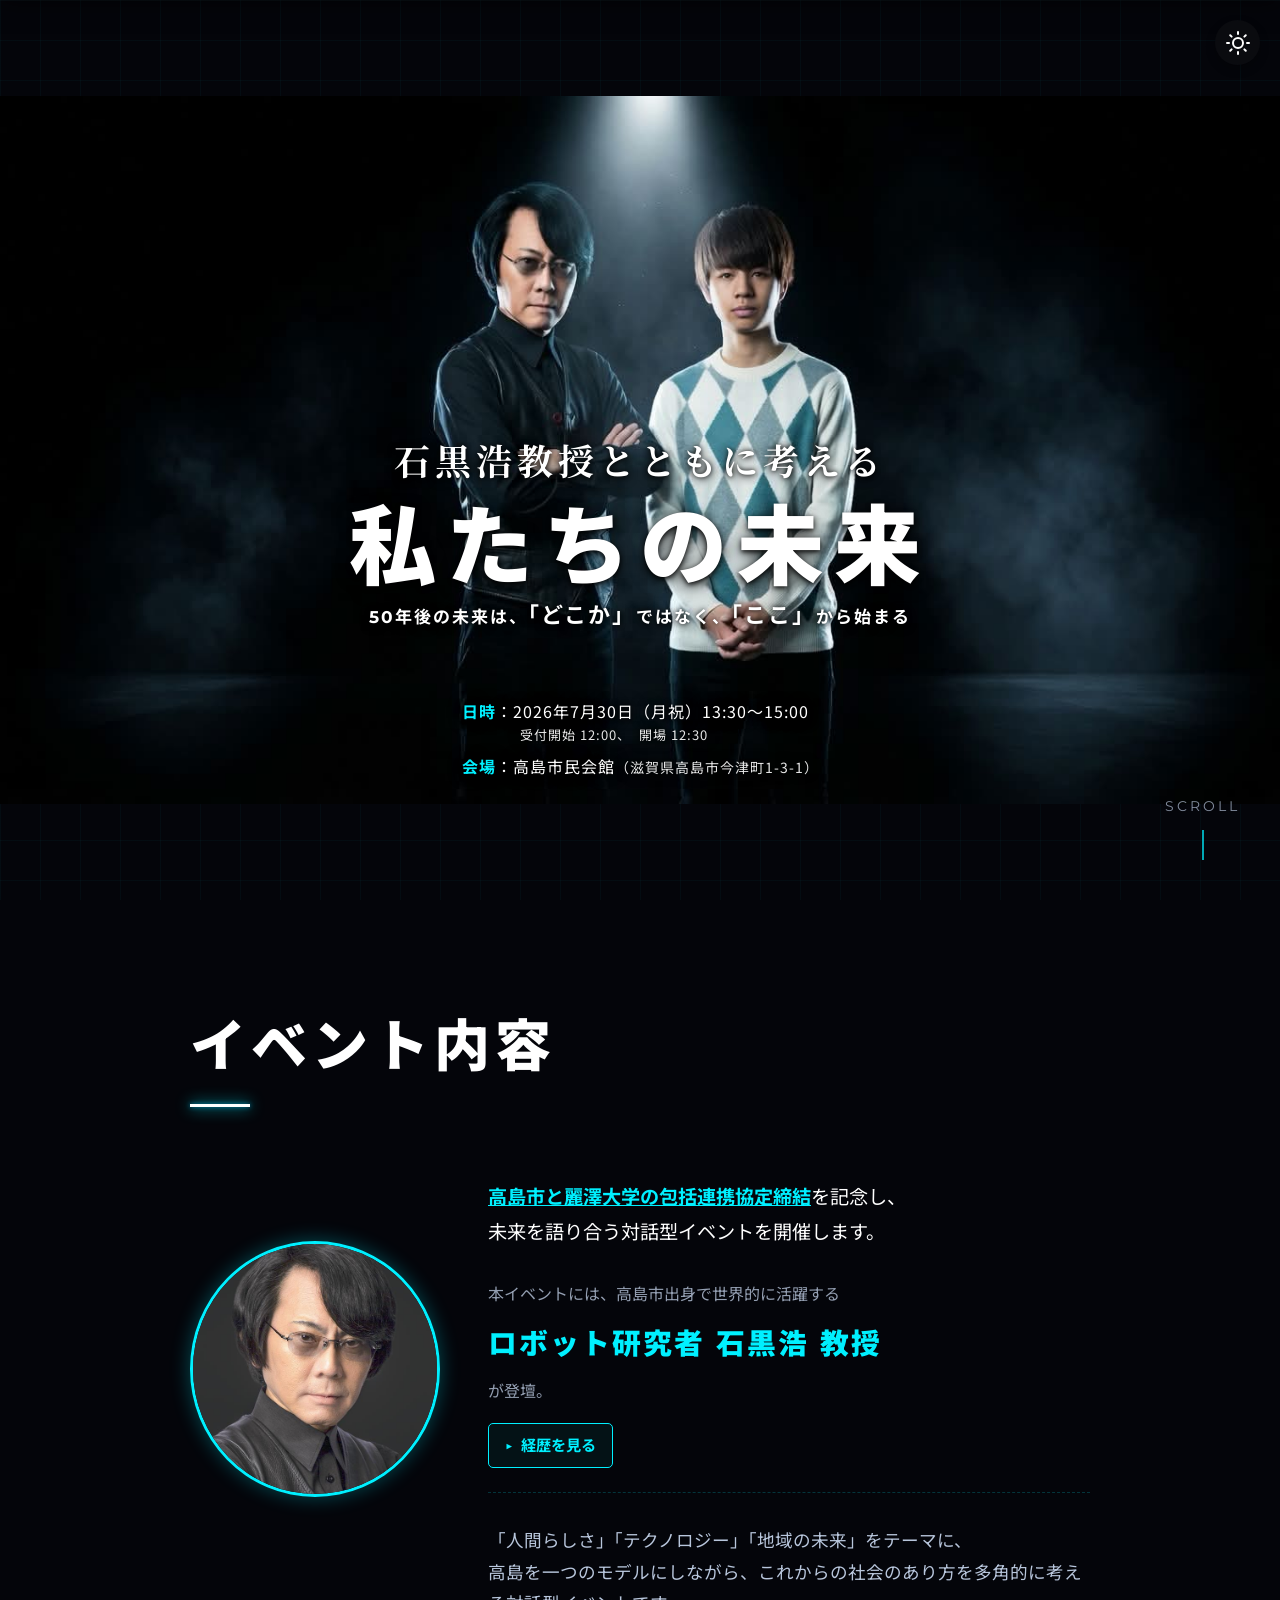
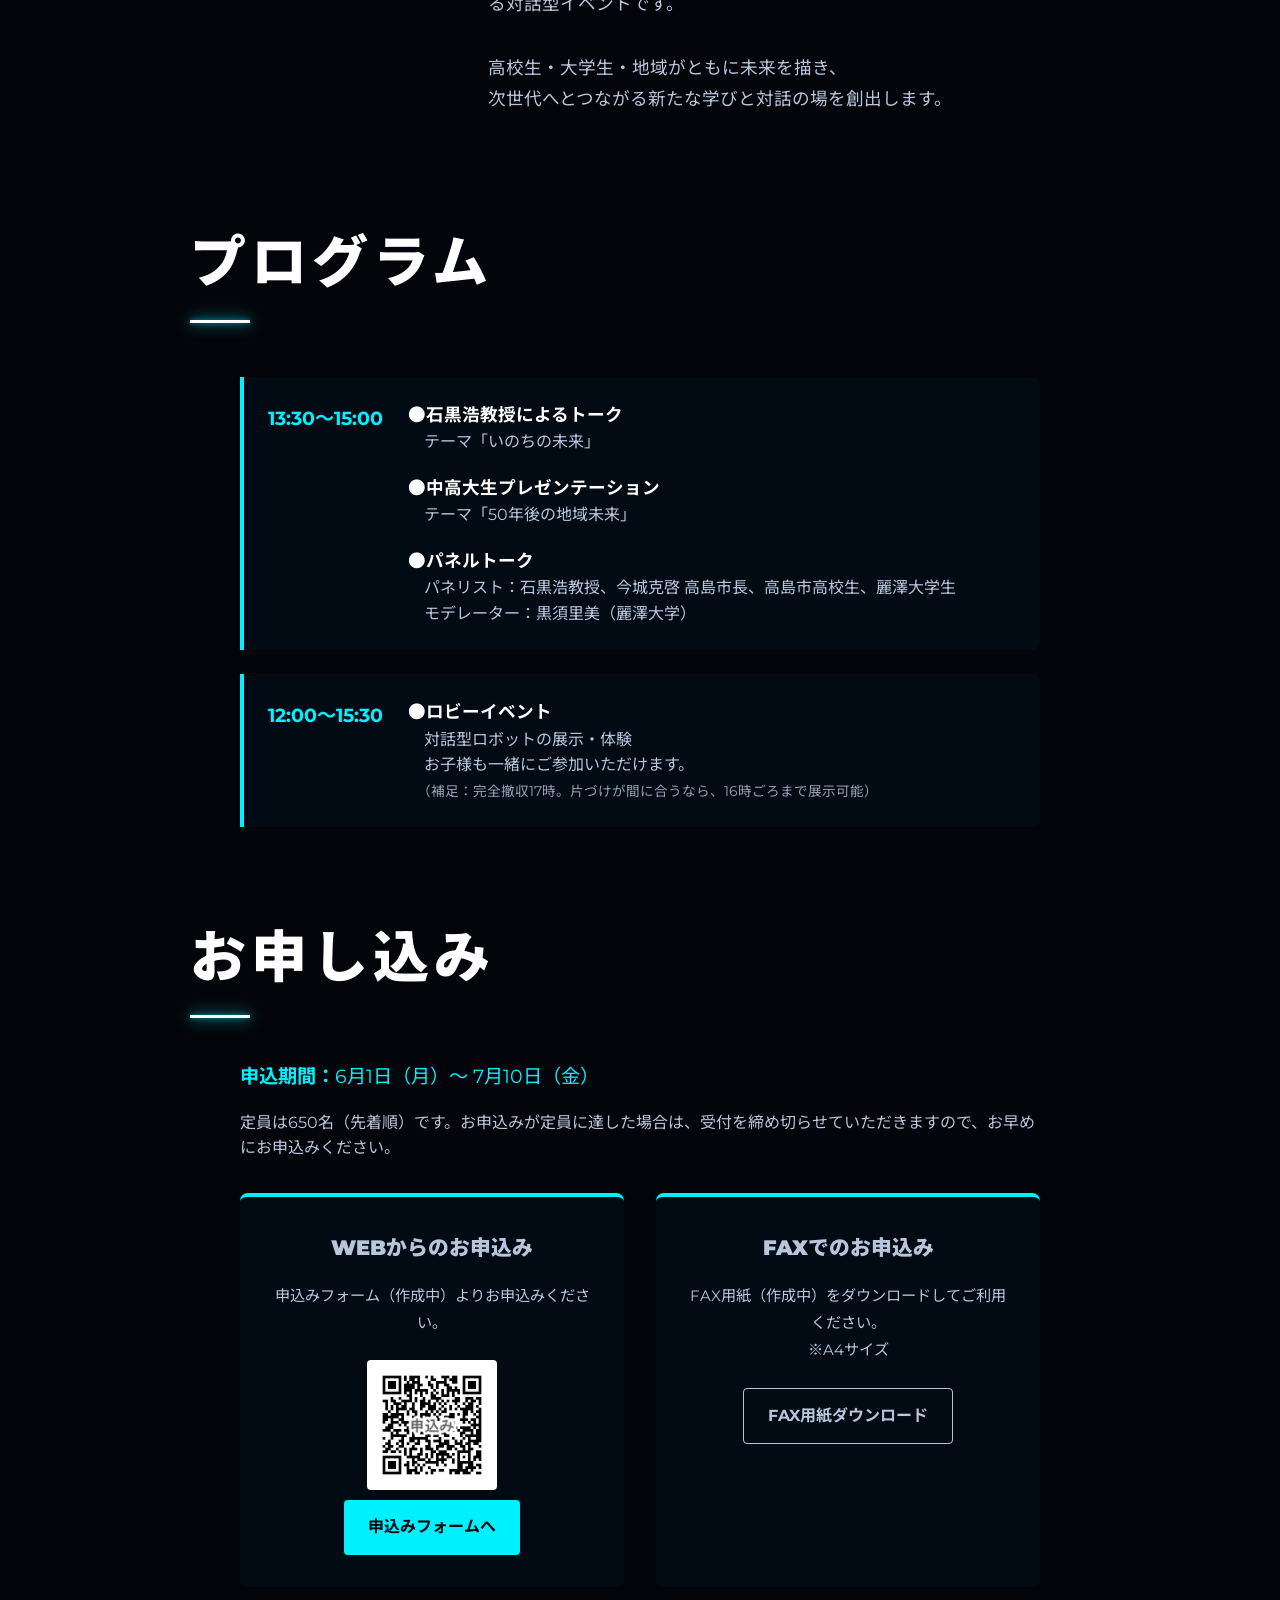
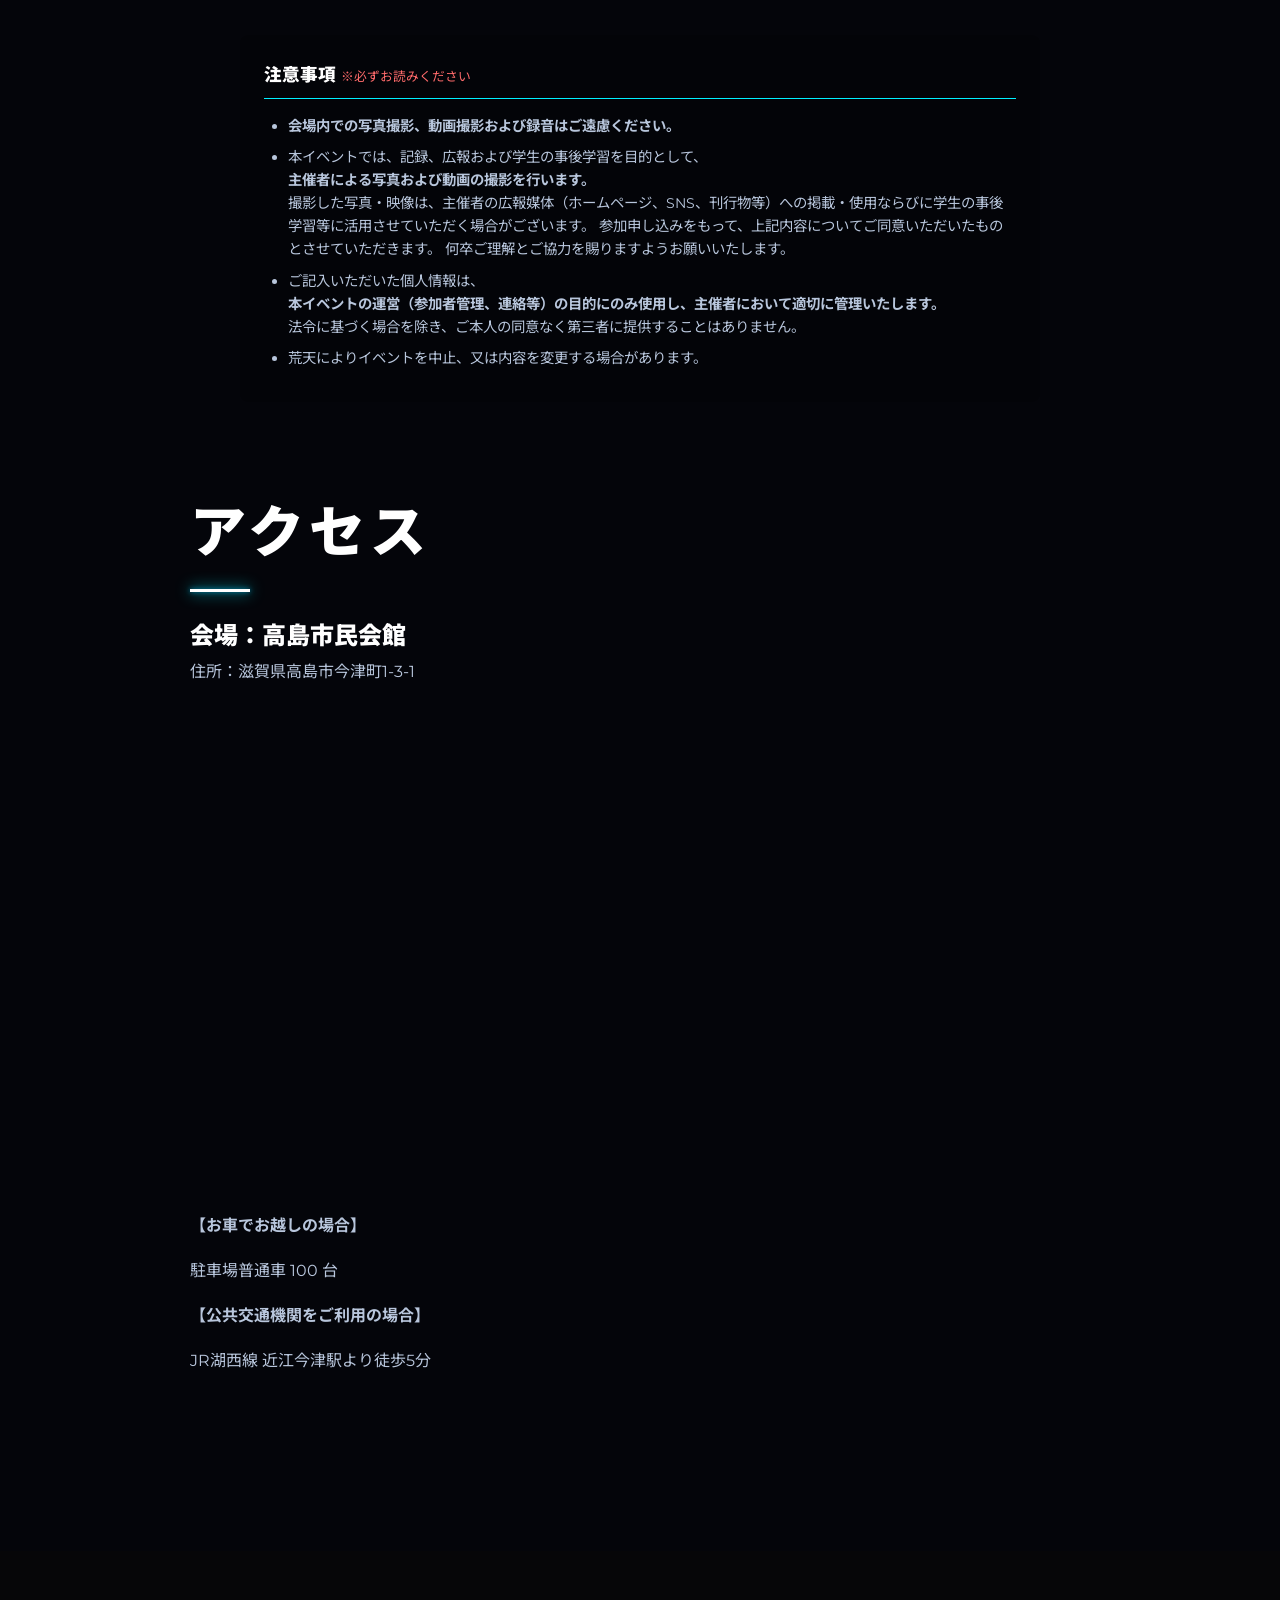
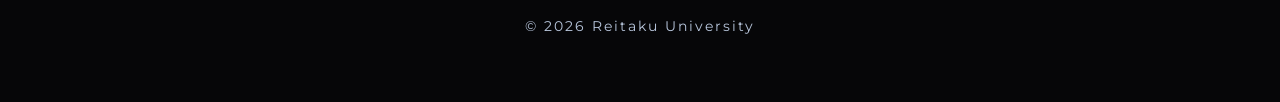
==== index.html @ a1f8e19a "ハンバーガーメニューを追加し、ナビゲーションのリンクを更新。イベント情報を修正し、プログラムおよび登録セクションのスタイルを改善。QRコード画像を追加。" ====
<!DOCTYPE html>
<html lang="ja">
<head>
    <meta charset="UTF-8">
    <meta name="viewport" content="width=device-width, initial-scale=1.0">
    <title>私たちの未来/Event</title>
    <!-- Google Fontsを追加してモダンなタイポグラフィへ -->
    <link href="https://fonts.googleapis.com/css2?family=Montserrat:wght@400;700;900&family=Noto+Sans+JP:wght@300;400;700;900&family=Noto+Serif+JP:wght@400;700&display=swap" rel="stylesheet">
    <link rel="stylesheet" href="style.css">
    <script src="script.js" defer></script>
</head>
<body>

    <div class="hamburger" id="hamburger">
    <span></span>
    <span></span>
    <span></span>
    </div>

    <!-- 上部固定ナビゲーション（タブ） -->
    <nav class="top-nav" id="top-nav">
        <ul>
            <li><a href="#details">About</a></li>
            <li><a href="#program">Program</a></li>
            <li><a href="#registration">Registration</a></li>
            <li><a href="#access">Access</a></li>
            <li><a href="#contact">Contact</a></li>
        </ul>
    </nav>

    <!-- 白黒テーマ切り替えボタン -->
    <button class="theme-toggle" id="theme-toggle" aria-label="テーマ切り替え">
        <svg id="theme-icon" xmlns="http://www.w3.org/2000/svg" width="24" height="24" viewBox="0 0 24 24" fill="none" stroke="currentColor" stroke-width="2" stroke-linecap="round" stroke-linejoin="round">
            <circle cx="12" cy="12" r="5"></circle>
            <line x1="12" y1="1" x2="12" y2="3"></line>
            <line x1="12" y1="21" x2="12" y2="23"></line>
            <line x1="4.22" y1="4.22" x2="5.64" y2="5.64"></line>
            <line x1="18.36" y1="18.36" x2="19.78" y2="19.78"></line>
            <line x1="1" y1="12" x2="3" y2="12"></line>
            <line x1="21" y1="12" x2="23" y2="12"></line>
            <line x1="4.22" y1="19.78" x2="5.64" y2="18.36"></line>
            <line x1="18.36" y1="5.64" x2="19.78" y2="4.22"></line>
        </svg>
    </button>

    <header class="hero">
        <div class="hero-content">
            <div class="subtitle-top">石黒浩教授とともに考える</div>
            <h1 class="glitch">私たちの未来</h1>
            <div class="subtitle-bottom">
                <span class="text-s">50年後の未来は、</span><span class="text-m">「どこか」</span><span class="text-s">ではなく、</span><span class="text-m">「ここ」</span><span class="text-s">から始まる</span>
            </div>
            <div class="event-info">
                <p><strong>日時</strong>：2026年7月30日（月祝）13:30～15:00<br>
                <span class="event-time-sub">受付開始 12:00、　開場 12:30</span></p>
                <p><strong>会場</strong>：高島市民会館<span class="event-venue-sub">（滋賀県高島市今津町1-3-1）</span></p>
            </div>
        </div>
    </header>

    <!-- スクロールを促すアイコン / トップへ戻るボタン -->
    <div class="scroll-indicator" id="scroll-indicator">
        <span id="scroll-text">Scroll</span>
    </div>

    <main>
        <section id="details" class="details-section">
            <div class="animate-on-scroll fade-up" id="about">
                <h2>イベント内容</h2>
                <div class="about-layout">
                    <div class="about-image">
                        <img src="images/ishiguro.jpg" alt="石黒浩教授" class="ishiguro-image">
                    </div>
                    <div class="about-text">
                        <p class="about-lead"><strong><a href="https://www.city.takashima.lg.jp/soshiki/kanmin/mirai/1/3/13269.html" target="_blank" rel="noopener noreferrer">高島市と麗澤大学の包括連携協定締結</a></strong>を記念し、<br>未来を語り合う対話型イベントを開催します。</p>
                        
                        <div class="speaker-text">
                            <p class="speaker-intro">本イベントには、高島市出身で世界的に活躍する</p>
                            <h3 class="speaker-name">ロボット研究者 石黒浩 教授</h3>
                            <p class="speaker-outro">が登壇。</p>

                            <details class="speaker-details">
                                <summary>経歴を見る</summary>
                                <div class="speaker-bio">
                                    <p>
                                        石黒浩／いしぐろひろし（ロボット学者），滋賀県生まれ<br>
                                        大阪大学大学院基礎工学研究科教授（大阪大学栄誉教授）
                                        <br>ATR石黒浩特別研究所客員所長（ATRフェロー）
                                        <br>ムーンショット型研究開発制度プロジェクトマネージャー
                                        <br>大阪関西万博EXPO2025テーマ事業プロデューサー
                                        <br>AVITA株式会社CEO代表取締役
                                        <br>遠隔操作ロボット（アバター）や知能ロボットの研究開発に従事
                                        <br>人間酷似型ロボット（アンドロイド）研究の第一人者．
                                        <br>
                                        <br>2011年：大阪文化賞受賞
                                        <br>2015年：文部科学大臣表彰受賞およびシェイク・ムハンマド・ビン・ラーシド・アール・マクトゥーム知識賞受賞
                                        <br>2020年：立石賞受賞
                                        <br>2023年：市村学術賞功績賞受賞麗澤大学特別招聘教授
                                        
                                    </p>
                                </div>
                            </details>
                        </div>
                        
                        <p class="about-desc">
                            「人間らしさ」「テクノロジー」「地域の未来」をテーマに、<br>
                            高島を一つのモデルにしながら、これからの社会のあり方を多角的に考える対話型イベントです。<br><br>
                            高校生・大学生・地域がともに未来を描き、<br>次世代へとつながる新たな学びと対話の場を創出します。
                        </p>
                    </div>
                </div>
            </div>

            <div class="animate-on-scroll fade-up delay-1" id="program">
                <h2>プログラム</h2>
                <div class="program-list">
                    <div class="program-item">
                        <div class="program-time">13:30～15:00</div>
                        <div class="program-content">
                            <p><strong>●石黒浩教授によるトーク</strong><br>　テーマ「いのちの未来」</p>
                            <p><strong>●中高大生プレゼンテーション</strong><br>　テーマ「50年後の地域未来」</p>
                            <p><strong>●パネルトーク</strong><br>　パネリスト：石黒浩教授、今城克啓 高島市長、高島市高校生、麗澤大学生<br>　モデレーター：黒須里美（麗澤大学）</p>
                        </div>
                    </div>
                    <div class="program-item">
                        <div class="program-time">12:00～15:30</div>
                        <div class="program-content">
                            <p><strong>●ロビーイベント</strong><br>　対話型ロボットの展示・体験<br>　お子様も一緒にご参加いただけます。<br>　<span class="program-note" style="font-size:0.85em; opacity:0.8;">（補足：完全撤収17時。片づけが間に合うなら、16時ごろまで展示可能）</span></p>
                        </div>
                    </div>
                </div>
            </div>
            

            
            <div class="animate-on-scroll fade-up delay-1" id="registration">
                <h2>お申し込み</h2>
                <div class="registration-content">
                    <p class="registration-period"><strong>申込期間：</strong>6月1日（月）～ 7月10日（金）</p>
                    <p class="registration-desc">定員は650名（先着順）です。お申込みが定員に達した場合は、受付を締め切らせていただきますので、お早めにお申込みください。</p>
                    
                    <div class="registration-methods">
                        <div class="registration-method">
                            <h3>WEBからのお申込み</h3>
                            <p>申込みフォーム（作成中）よりお申込みください。</p>
                                <div style="margin-top: 1rem;">
                                <img src="images/QR.png" alt="申込みフォーム用QRコード" style="width: 120px; height: 120px; border-radius: 4px; background: white; padding: 5px;">
                            </div>
                            <a href="https://forms.gle/goEA3V5ZkRw1nxwi6" target="_blank" rel="noopener noreferrer" class="btn-primary">申込みフォームへ</a>
                        </div>
                        <div class="registration-method">
                            <h3>FAXでのお申込み</h3>
                            <p>FAX用紙（作成中）をダウンロードしてご利用ください。<br>※A4サイズ</p>
                            <a href="#" target="_blank" rel="noopener noreferrer" class="btn-secondary">FAX用紙ダウンロード</a>
                        </div>
                    </div>

                    <div class="registration-notes">
                        <h3>注意事項 <span>※必ずお読みください</span></h3>
                        <ul>
                            <li><strong>会場内での写真撮影、動画撮影および録音はご遠慮ください。</strong></li>
                            <li>本イベントでは、記録、広報および学生の事後学習を目的として、
                            <br><strong>主催者による写真および動画の撮影を行います。</strong>
                            <br>撮影した写真・映像は、主催者の広報媒体（ホームページ、SNS、刊行物等）への掲載・使用ならびに学生の事後学習等に活用させていただく場合がございます。 参加申し込みをもって、上記内容についてご同意いただいたものとさせていただきます。 何卒ご理解とご協力を賜りますようお願いいたします。</li>
                            <li>ご記入いただいた個人情報は、<br><strong>本イベントの運営（参加者管理、連絡等）の目的にのみ使用し、主催者において適切に管理いたします。</strong>
                            <br>法令に基づく場合を除き、ご本人の同意なく第三者に提供することはありません。</li>
                            <li>荒天によりイベントを中止、又は内容を変更する場合があります。</li>
                        </ul>
                    </div>
                </div>
            </div>

            
            <div class="animate-on-scroll fade-up delay-2" id="access">
                <h2>アクセス</h2>
                <h1>会場：高島市民会館</h1>
                住所：滋賀県高島市今津町1-3-1
                <br><iframe src="https://www.google.com/maps/embed?pb=!1m18!1m12!1m3!1d1822.5608361831605!2d136.03434016064833!3d35.39846869189235!2m3!1f0!2f0!3f0!3m2!1i1024!2i768!4f13.1!3m3!1m2!1s0x6001923cca4171c1%3A0x37cd5c8452056a87!2z6auY5bO25biC5rCR5Lya6aSo!5e1!3m2!1sja!2sjp!4v1775724532154!5m2!1sja!2sjp" width="400" height="500" style="border:0;" allowfullscreen="" loading="lazy" referrerpolicy="no-referrer-when-downgrade"></iframe>
                <p><strong>【お車でお越しの場合】</strong></p>
                <p>駐車場普通車 100 台</p>
                <p><strong>【公共交通機関をご利用の場合】</strong></p>
                <p>JR湖西線 近江今津駅より徒歩5分</p>
                </div>
        </section>
    </main>

    <footer>
        <p>&copy; 2026 Reitaku University</p>
    </footer>

</body>
</html>
---- style.css ----
:root {
    --bg-color: #04050a; /* より深い宇宙/サイバー空間の黒 */
    --bg-grid: rgba(0, 240, 255, 0.03); /* サイバーなグリッド線 */
    --text-main: #b8c6dc;
    --text-highlight: #ffffff;
    --accent: #00f0ff; /* ネオンブルー */
    --accent-dark: #0080aa;
    --accent-glow: rgba(0, 240, 255, 0.6); /* 光彩エフェクト用 */
    --poster-width: 100%; /* ポスターの横幅（ここで調整可能: 例 100%, 800px, contain） */
    --poster-height: auto; /* ポスターの縦幅 */

    /* ヒーローテキストやコンポーネント背景の変数化 */
    --hero-text-color: #ffffff;
    --hero-text-shadow: 0 2px 10px rgba(0, 0, 0, 0.9), 0 0 5px #000000, 0 0 15px #000000;
    --hero-text-shadow-light: 0 2px 10px rgba(0, 0, 0, 0.8), 0 0 5px rgba(0, 0, 0, 0.9);
    --hero-glitch-shadow: 0 4px 15px rgba(0, 0, 0, 0.8), 0 2px 5px rgba(0, 0, 0, 0.9);
    --panel-bg: rgba(0, 20, 35, 0.4);
    --nav-bg: rgba(11, 12, 16, 0.95);
    --footer-bg: #060608;
    --scroll-btn-bg: rgba(11, 12, 16, 0.8);
}

/* --- ライトテーマ設定 --- */
:root.light-theme {
    --bg-color: #f7fbff; /* 明るい背景 */
    --bg-grid: rgba(0, 128, 255, 0.05); /* うっすら青いグリッド */
    --text-main: #000000; /* 暗い文字 */
    --text-highlight: #000000; /* より暗い見出し */
    --accent: #0077aa; /* 落ち着いた青 */
    --accent-dark: #004466;

    --panel-bg: rgba(255, 255, 255, 0.8);
    --nav-bg: rgba(255, 255, 255, 0.95);
    --footer-bg: #e6ebf0;
    --scroll-btn-bg: rgba(255, 255, 255, 0.9);
}

html {
    width: 100vw;
    overflow-x: hidden; /* スマホで横揺れ（横スクロール）するのを防ぐ */
}

body {
    font-family: 'Montserrat', 'Noto Sans JP', sans-serif;
    margin: 0;
    width: 100%;
    color: var(--text-main);
    background-color: var(--bg-color);
    background-image: 
        linear-gradient(var(--bg-grid) 1px, transparent 1px),
        linear-gradient(90deg, var(--bg-grid) 1px, transparent 1px);
    background-size: 40px 40px; /* グリッドの大きさ */
    background-attachment: fixed;
    line-height: 1.8;
    overflow-x: hidden;
}

/* ==================
   Theme Toggle Button
   ================== */
.theme-toggle {
    position: fixed;
    top: 20px;
    right: 20px;
    background: var(--nav-bg);
    border: 1px solid var(--event-border);
    color: var(--text-highlight);
    border-radius: 50%;
    width: 45px;
    height: 45px;
    display: flex;
    justify-content: center;
    align-items: center;
    cursor: pointer;
    z-index: 1000;
    box-shadow: 0 4px 10px rgba(0, 0, 0, 0.3);
    transition: all 0.3s ease;
}

.theme-toggle:hover {
    transform: scale(1.1);
}

.theme-toggle svg {
    transition: stroke 0.3s;
}

/* Typography & Layout */
h1, h2, h3 {
    margin: 0;
    color: var(--text-highlight);
    font-weight: 900;
}

a {
  color: var(--accent); /* 好きな色に変更 */
}

.hero {
    position: relative;
    height: 100vh;
    background-image: url(./images/Poster_CL.jpg); /* ポスター画像 */
    background-size: var(--poster-width) var(--poster-height); /* 上の設定(root)でサイズ変更可能 */
    background-position: center;
    background-repeat: no-repeat; /* 画像の繰り返しを無効化 */
    display: flex;
    justify-content: center;
    align-items: center;
    text-align: center;
    overflow: hidden;
    
    /* 登場時だけフェードインするアニメーション */
    opacity: 0;
    animation: heroFadeIn 2s ease-out forwards;
}

@keyframes heroFadeIn {
    from {
        opacity: 0;
    }
    to {
        opacity: 1;
    }
}

.hero-content {
    padding: 3rem 6rem;
    margin-top: 35vh; /* テキスト全体を少しだけ下寄りに配置 */
    z-index: 10;
}

/* Glitch Effect on Title / ネオンのグロー */
.subtitle-top {
    font-size: 36px;
    color: var(--hero-text-color);
    font-family: 'Noto Serif JP', serif;
    letter-spacing: 5px;
    margin-bottom: 0; /* 間隔を狭めるため変更 */
    font-weight: 700;
    text-shadow: var(--hero-text-shadow-light);
    transition: color 0.3s, text-shadow 0.3s;
}

.glitch {
    font-size: 87px;
    margin: 0;
    position: relative;
    color: var(--hero-text-color);
    font-family: 'Noto Sans JP', sans-serif;
    letter-spacing: 10px;
    font-weight: 900;
    line-height: 1.1; /* 余分な空白を削る */
    text-shadow: var(--hero-glitch-shadow);
    transition: color 0.3s, text-shadow 0.3s;
}

/* 少しサイバーパンク/デジタルなサブタイトル */
.subtitle-bottom {
    margin-top: 0.5rem; /* 間隔を狭めるため変更 */
    color: var(--hero-text-color);
    font-weight: 700;
    letter-spacing: 2px;
    text-shadow: var(--hero-text-shadow-light);
    transition: color 0.3s, text-shadow 0.3s;
}

.subtitle-bottom .text-s {
    font-size: 17px;
    color: var(--hero-text-color);
    transition: color 0.3s;
}

.subtitle-bottom .text-m {
    font-size: 22px;
    color: var(--hero-text-color);
    transition: color 0.3s;
}

/* イベント情報（日時・会場など） */
.event-info {
    margin-top: 2.5rem;
    padding-top: 1.5rem;
    border-top: 1px solid var(--event-border);
    text-align: left;
    display: inline-block;
    color: var(--hero-text-color);
    font-family: 'Noto Sans JP', sans-serif;
    text-shadow: var(--hero-text-shadow);
    line-height: 1.4;
    transition: color 0.3s, text-shadow 0.3s, border-color 0.3s;
}

.event-info p {
    margin: 0 0 10px 0;
    font-size: 16px;
    letter-spacing: 1px;
}

.event-info strong {
    color: var(--accent); /* タイトル部分をネオンブルーに */
}

.event-time-sub {
    font-size: 13px;
    display: inline-block;
    margin-left: 4.5em; /* 日時の後に合わせるためのインデント */
    opacity: 0.9;
}

.event-venue-sub {
    font-size: 14px;
    opacity: 0.9;
}

/* Scroll indicator / Back to Top button */
.scroll-indicator {
    position: fixed; /* スクロールに追従させるため absolute から fixed に変更 */
    bottom: 40px;
    right: 40px;
    z-index: 90; /* 他の要素より上に表示 */
    color: var(--text-main);
    font-size: 0.9rem;
    letter-spacing: 3px;
    text-transform: uppercase;
    display: flex;
    flex-direction: column;
    align-items: center;
    gap: 10px;
    opacity: 0.7;
    cursor: pointer;
    transition: all 0.3s ease;
}

.scroll-indicator.is-totop {
    background-color: var(--scroll-btn-bg);
    border: 1px solid var(--accent);
    border-radius: 50px; /* 丸みをつけてボタンらしくする */
    padding: 12px 20px;
    color: var(--accent);
    opacity: 0.9;
    gap: 0;
    font-weight: 700;
    box-shadow: 0 4px 15px rgba(0, 0, 0, 0.3); /* 浮いているような影 */
}

.scroll-indicator.is-totop:hover {
    background-color: var(--accent);
    color: var(--bg-color);
    transform: translateY(-5px); /* ホバー時に少し浮くアニメーション */
}

.scroll-indicator.is-totop::after {
    display: none; /* 上に戻るボタンの時はスクロール用の縦線を非表示 */
}

.scroll-indicator::after {
    content: '';
    width: 2px;
    height: 30px;
    background-color: var(--accent);
    animation: scroll-line 2s infinite ease-in-out;
}

@keyframes scroll-line {
    0% { transform: scaleY(0); transform-origin: top; }
    50% { transform: scaleY(1); transform-origin: top; }
    50.1% { transform: scaleY(1); transform-origin: bottom; }
    100% { transform: scaleY(0); transform-origin: bottom; }
}

main {
    position: relative;
    background-color: var(--bg-color);
    padding: 6rem 2rem;
    z-index: 20;
}

.details-section {
    max-width: 900px;
    margin: 0 auto;
}

.details-section > div {
    margin-bottom: 5rem;
    width: 100%;
}

/* 画像やiframe(Googleマップなど)がスマホの横幅をはみ出すのを防ぐ */
img {
    max-width: 100%;
    height: auto;
}

/* デフォルト（スマホ） */
iframe {
    max-width: 600px;
    height: 400px;
    width: 100%;
}

/* PC用（画面幅が768px以上など） */
@media (min-width: 768px) {
    iframe {
        max-width: 500px;
        height: 500px;
    }
}

h2 {
    font-size: 3.5rem;
    margin-bottom: 2rem;
    position: relative;
    display: inline-block;
    letter-spacing: 5px;
    text-transform: uppercase;
}

h2::after {
    content: '';
    position: absolute;
    bottom: -10px;
    left: 0;
    width: 60px;
    height: 3px;
    background: var(--text-highlight);
    box-shadow: 0 0 15px var(--accent), 0 0 5px var(--accent-dark); /* 線自体にホログラムの光沢 */
    transition: width 0.4s ease;
}

h2:hover::after {
    width: 100%;
}

/* About Section Styles */
.about-layout {
    display: flex;
    align-items: flex-start; /* 縦中央(center)だと展開時に画像が動くため、上揃えに固定する */
    justify-content: center;
    gap: 3rem;
    margin-top: 2rem;
    text-align: left;
}

.about-image {
    flex: 0 0 250px; /* 画像エリアの幅を固定 */
    display: flex;
    justify-content: center;
    margin-top: 5rem; /* テキスト全体の「中央付近」に見える位置まで、固定の余白で押し下げる */
}

.about-text {
    flex: 1; /* 残りのスペースを利用 */
}

.about-lead {
    font-size: 1.2rem;
    color: var(--text-highlight);
    margin-bottom: 2rem;
    transition: color 0.3s;
    line-height: 1.8;
}

.about-lead strong {
    color: var(--accent);
}

.ishiguro-image {
    width: 250px;
    height: 250px;
    object-fit: cover;
    border-radius: 50%;
    border: 3px solid var(--accent);
    box-shadow: 0 0 20px rgba(0, 240, 255, 0.3);
}

.speaker-text {
    text-align: left;
    margin-bottom: 2rem;
    padding-bottom: 1.5rem;
    border-bottom: 1px dashed rgba(0, 240, 255, 0.2);
}

.speaker-intro, .speaker-outro {
    font-size: 1rem;
    margin: 0;
    opacity: 0.8;
}

.speaker-name {
    font-size: 1.8rem;
    color: var(--accent);
    margin: 0.5rem 0;
    letter-spacing: 2px;
}

.speaker-details {
    margin-top: 1rem;
}

.speaker-details summary {
    cursor: pointer;
    font-size: 0.95rem;
    color: var(--accent);
    font-weight: 700;
    display: inline-flex;
    align-items: center;
    gap: 0.5rem;
    padding: 0.5rem 1rem;
    border: 1px solid var(--accent);
    border-radius: 5px;
    background: rgba(0, 240, 255, 0.05);
    transition: all 0.3s ease;
    list-style: none; /* デフォルトの矢印を消す */
}

/* Chrome向け・デフォルトの矢印を消す */
.speaker-details summary::-webkit-details-marker {
    display: none;
}

.speaker-details summary:hover {
    background: var(--accent);
    color: var(--bg-color);
}

.speaker-details summary::before {
    content: '▶';
    font-size: 0.8rem;
    transition: transform 0.3s ease;
}

/* 開いたときの矢印の向き */
.speaker-details[open] summary::before {
    transform: rotate(90deg);
}

.speaker-bio {
    margin-top: 1rem;
    padding: 1rem;
    font-size: 0.95rem;
    background: var(--panel-bg);
    border-left: 3px solid var(--accent);
    border-radius: 0 5px 5px 0;
    line-height: 1.8;
    color: var(--text-main);
    animation: fadeIn 0.4s ease-in-out;
}

.speaker-bio p {
    margin: 0;
}

@keyframes fadeIn {
    from { opacity: 0; transform: translateY(-10px); }
    to { opacity: 1; transform: translateY(0); }
}

.about-desc {
    font-size: 1.1rem;
    color: var(--text-main);
    transition: color 0.3s;
    line-height: 1.8;
}

/* Program Section Styles */
.program-list {
    margin-top: 2rem;
    display: flex;
    flex-direction: column;
    gap: 1.5rem;
    max-width: 800px;
    margin-left: auto;
    margin-right: auto;
    text-align: left;
}

.program-item {
    display: flex;
    flex-wrap: wrap;
    background: var(--panel-bg);
    border-left: 4px solid var(--accent);
    padding: 1.5rem;
    border-radius: 0 8px 8px 0;
    transition: transform 0.3s, box-shadow 0.3s;
}

.program-item:hover {
    transform: translateY(-3px);
    box-shadow: 0 4px 15px rgba(0, 240, 255, 0.1);
}

.program-time {
    font-weight: 700;
    color: var(--accent);
    font-size: 1.2rem;
    width: 140px;
    flex-shrink: 0;
    margin-bottom: 1rem;
}

.program-content {
    flex-grow: 1;
    color: var(--text-main);
    line-height: 1.6;
}

.program-content p {
    margin-top: 0;
    margin-bottom: 1.2rem;
}

.program-content p:last-child {
    margin-bottom: 0;
}

.program-content strong {
    color: var(--text-highlight);
    font-size: 1.1rem;
}

.info-list {
    list-style: none;
    padding: 2rem;
    background: var(--panel-bg); /* 未来的な暗いパネル */
    border: 1px solid rgba(0, 240, 255, 0.15); /* ネオン枠 */
    border-radius: 12px;
    backdrop-filter: blur(10px);
    box-shadow: 0 8px 32px 0 rgba(0, 0, 0, 0.4);
    transition: background-color 0.3s;
}

.info-list li {
    display: flex;
    align-items: center;
    border-bottom: 1px solid rgba(0, 240, 255, 0.1);
    padding: 1.5rem 1rem;
    transition: all 0.3s ease;
}

.info-list li:hover {
    background-color: rgba(0, 240, 255, 0.05); /* サイバーブルーのハイライト */
    padding-left: 2rem; /* スライドして強調 */
    border-color: var(--accent);
}

.info-list .label {
    width: 120px;
    font-weight: 700;
    color: var(--text-highlight);
    font-size: 1.1rem;
}

.info-list .value {
    font-size: 1.1rem;
    word-break: break-word; /* 長いテキスト(URLなど)が枠をはみ出すのを防ぐ */
}

/* Registration Section Styles */
.registration-content {
    max-width: 800px;
    margin: 0 auto;
    text-align: left;
}

.registration-period {
    font-size: 1.2rem;
    color: var(--accent);
    margin-bottom: 1rem;
}

.registration-desc {
    margin-bottom: 2rem;
    line-height: 1.6;
}

.registration-methods {
    display: flex;
    gap: 2rem;
    margin-bottom: 3rem;
}

.registration-method {
    flex: 1;
    background: var(--panel-bg);
    padding: 2rem;
    border-radius: 8px;
    border-top: 4px solid var(--accent);
    text-align: center;
}

.registration-method h3 {
    margin-top: 0;
    color: var(--text-main);
    font-size: 1.3rem;
}

.registration-method p {
    font-size: 0.95rem;
    margin-bottom: 1.5rem;
}

.btn-primary, .btn-secondary {
    display: inline-block;
    padding: 0.8rem 1.5rem;
    border-radius: 4px;
    text-decoration: none;
    font-weight: bold;
    transition: all 0.3s;
}

.btn-primary {
    background: var(--accent);
    color: var(--bg-color);
}

.btn-primary:hover {
    background: #fff;
    color: var(--bg-color);
}

.btn-secondary {
    background: transparent;
    border: 1px solid var(--text-main);
    color: var(--text-main);
}

.btn-secondary:hover {
    background: var(--text-main);
    color: var(--bg-color);
}

.registration-notes {
    background: rgba(0, 0, 0, 0.2);
    padding: 1.5rem;
    border-radius: 8px;
    font-size: 0.9rem;
}

.light-theme .registration-notes {
    background: rgba(0, 0, 0, 0.05);
}

.registration-notes h3 {
    margin-top: 0;
    font-size: 1.1rem;
    border-bottom: 1px solid var(--accent);
    padding-bottom: 0.5rem;
    margin-bottom: 1rem;
}

.registration-notes h3 span {
    font-size: 0.8rem;
    color: #ff6b6b;
    font-weight: normal;
}

.registration-notes ul {
    margin: 0;
    padding-left: 1.5rem;
}

.registration-notes li {
    margin-bottom: 0.5rem;
    line-height: 1.6;
}

footer {
    text-align: center;
    padding: 3rem;
    background-color: var(--footer-bg);
    color: var(--text-main);
    font-size: 0.9rem;
    letter-spacing: 2px;
    transition: background-color 0.3s;
}

/* ----- Animation Classes (JS triggers these) ----- */
.animate-on-scroll {
    opacity: 0;
    transition: all 0.8s cubic-bezier(0.165, 0.84, 0.44, 1);
}

.fade-up {
    transform: translateY(40px);
}

.fade-left {
    transform: translateX(-40px);
}

/* Applied by JS Intersect.observer */
.animate-on-scroll.is-visible {
    opacity: 1;
    transform: translate(0) scale(1);
}

/* Stagger delays */
.delay-1 { transition-delay: 0.2s; }
.delay-2 { transition-delay: 0.4s; }

/* ----- Top Navigation (Tabs) ----- */
.top-nav {
    position: fixed;
    top: 0;
    left: 0;
    width: 100%;
    background: var(--nav-bg);
    backdrop-filter: blur(10px);
    z-index: 100;
    padding: 1rem 0;
    box-shadow: 0 4px 20px rgba(0, 0, 0, 0.5);
    transform: translateY(-100%);
    transition: transform 0.4s ease, background-color 0.3s;
    border-bottom: 1px solid rgba(255, 255, 255, 0.05);
}

.top-nav.is-scrolled {
    transform: translateY(0); /* スクロールすると上部から降りてくる */
}

.top-nav ul {
    list-style: none;
    margin: 0;
    padding: 0;
    display: flex;
    justify-content: center;
    gap: 3rem;
}

.top-nav ul li a {
    color: var(--text-main);
    text-decoration: none;
    font-size: 1.1rem;
    font-weight: 700;
    letter-spacing: 2px;
    padding-bottom: 5px;
    border-bottom: 2px solid transparent;
    transition: all 0.3s ease;
}

.top-nav ul li a:hover {
    color: var(--accent);
    border-bottom: 2px solid var(--accent); /* ホバー時にタブっぽい下線が付く */
}

/* ===== ハンバーガーメニュー ===== */
.hamburger {
    display: none;
    position: fixed;
    top: 20px;
    left: 20px;
    z-index: 1100;
    cursor: pointer;
}

.hamburger span {
    display: block;
    width: 26px;
    height: 3px;
    background: var(--text-highlight);
    margin: 6px 0;
    transition: 0.3s;
}

/* スマホ用 */
@media (max-width: 768px) {

    .top-nav {
        position: fixed;
        top: 0;
        left: 0;
        width: 100%;          /* ← これ重要 */
        height: 100vh;        /* ← 画面いっぱい */
        background: var(--nav-bg);
        
        display: flex;
        justify-content: center;
        align-items: center;

        transform: translateY(-100%);
        opacity: 0;
        transition: 0.3s;
    }

    .top-nav.active {
        transform: translateY(0);
        opacity: 1;
    }

    .top-nav ul {
        flex-direction: column;
        align-items: center;
        gap: 2rem;
    }

    .top-nav ul li a {
        font-size: 1.5rem;   /* 見やすく */
    }
}

/* Responsive adjustments */
@media (max-width: 768px) {
    :root {
        --poster-width: 300%; /* スマホなどの画面幅ではポスターを大きく表示 */
    }
    .hero-content { padding: 2rem 1rem; } 
    .subtitle-top { font-size: 18px; letter-spacing: 2px; margin-bottom: 0; }
    .glitch { font-size: 42px; letter-spacing: 3px; margin: 0; line-height: 1.1; }
    .subtitle-bottom { margin-top: 0.2rem; }
    .subtitle-bottom .text-s { font-size: 12px; }
    .subtitle-bottom .text-m { font-size: 16px; }
    
    .event-info { margin-top: 1.5rem; padding-top: 1rem; width: 100%; text-align: center; }
    .event-info p { font-size: 14px; text-align: center; }
    .event-time-sub { margin-left: 0; font-size: 12px; display: block; }
    .event-venue-sub { display: block; margin-top: 0.2rem; font-size: 12px; }

    main { padding: 4rem 1rem; }
    .details-section { text-align: center; }

    h2 { font-size: 2.2rem; }
    
    .about-layout { flex-direction: column; gap: 2rem; align-items: center; text-align: center; }
    .about-image { flex: 0 0 auto; margin-top: 0; order: 2; margin-bottom: -1rem; }
    .about-text { display: contents; }
    .about-lead { font-size: 1.1rem; text-align: center; order: 1; }
    .speaker-text { text-align: center; order: 3; }
    .about-desc { text-align: center; order: 4; }
    .speaker-name { font-size: 1.5rem; }
    .speaker-details { text-align: center; }
    .speaker-bio { text-align: left; }

    .program-item { flex-direction: column; padding: 1rem; align-items: center; text-align: center; }
    .program-time { width: auto; margin-bottom: 0.5rem; }
    .program-content { width: 100%; }

    .registration-methods { flex-direction: column; gap: 1rem; }
    .registration-notes ul { padding-left: 1rem; }

    .info-list { padding: 1.5rem 1rem; text-align: center; } /* 余白縮小 */
    .info-list li { flex-direction: column; align-items: center; gap: 0.5rem; padding-left: 0; }
    .info-list li:hover { padding-left: 0; }
    .info-list .label { width: auto; color: var(--accent); }
    
    .top-nav ul { gap: 0.3rem; }
    .top-nav ul li a { font-size: 0.9rem; }
    .scroll-indicator { right: 20px; }
}
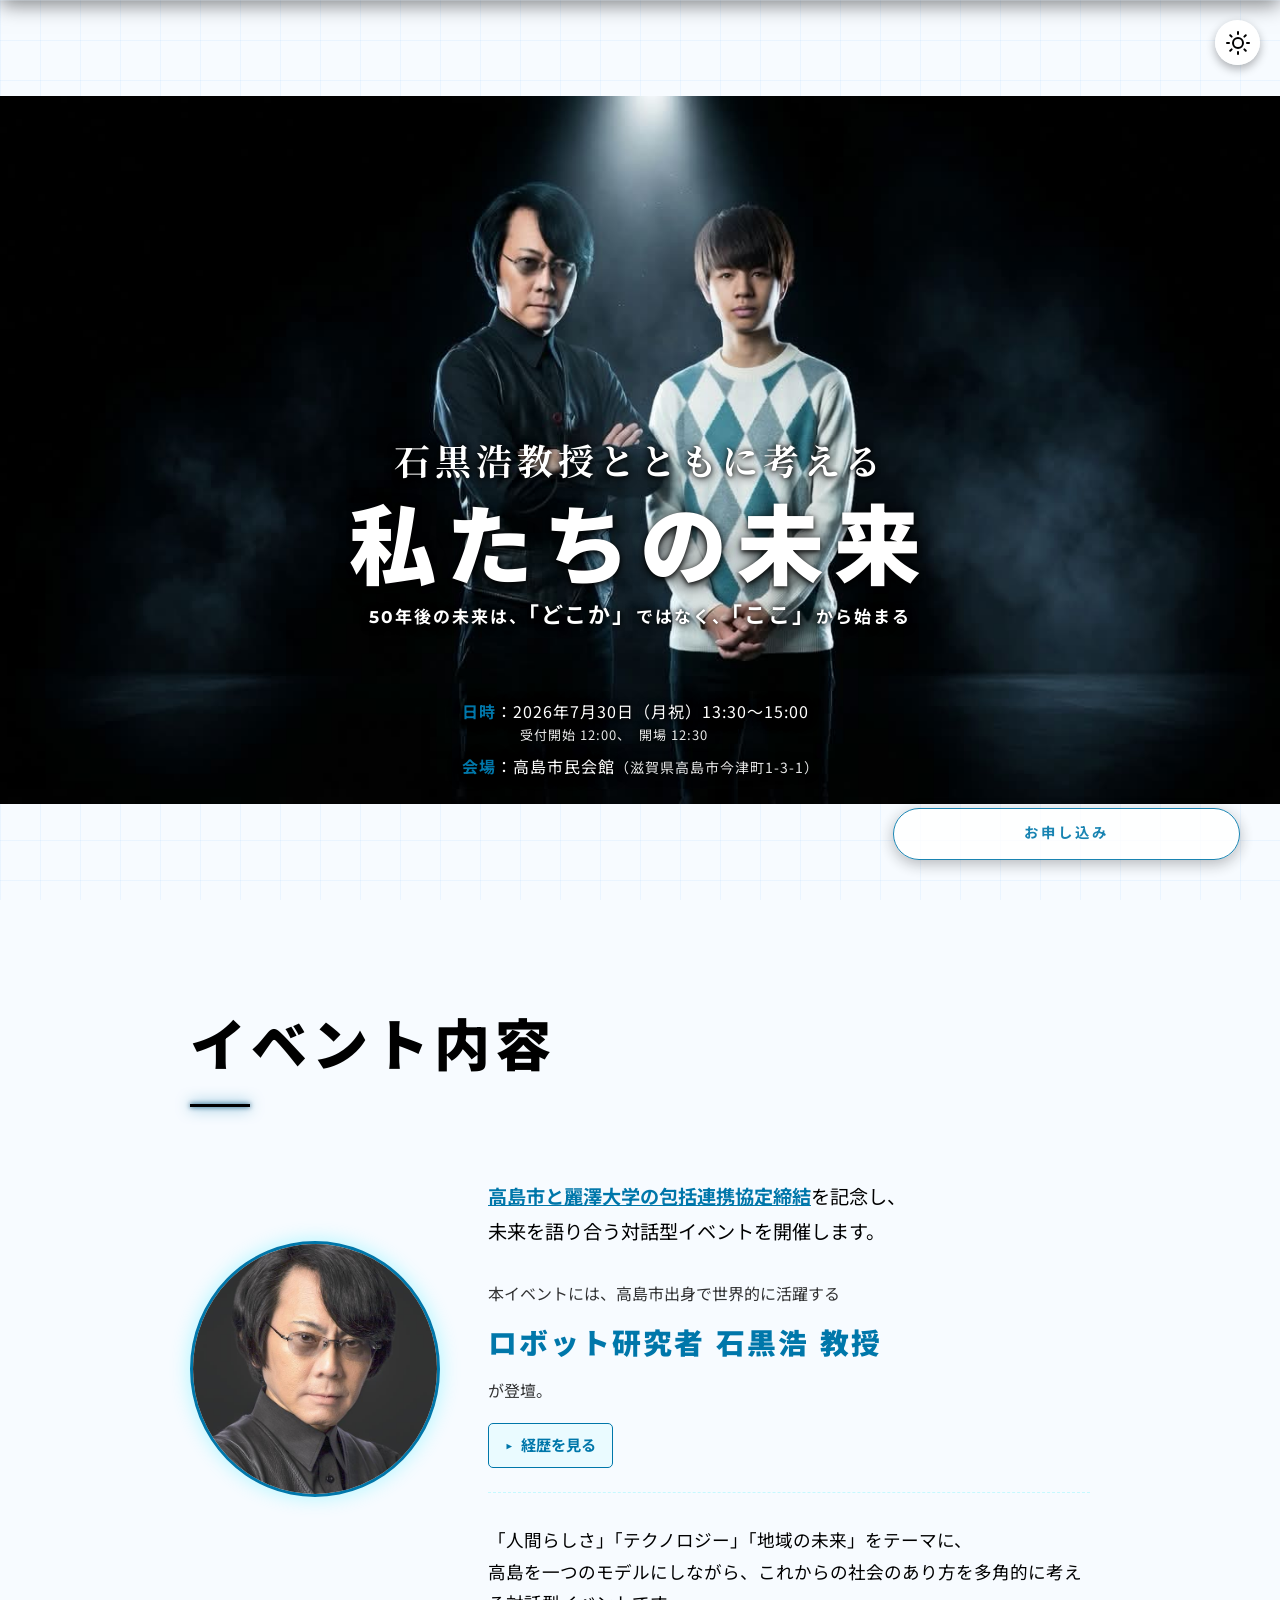
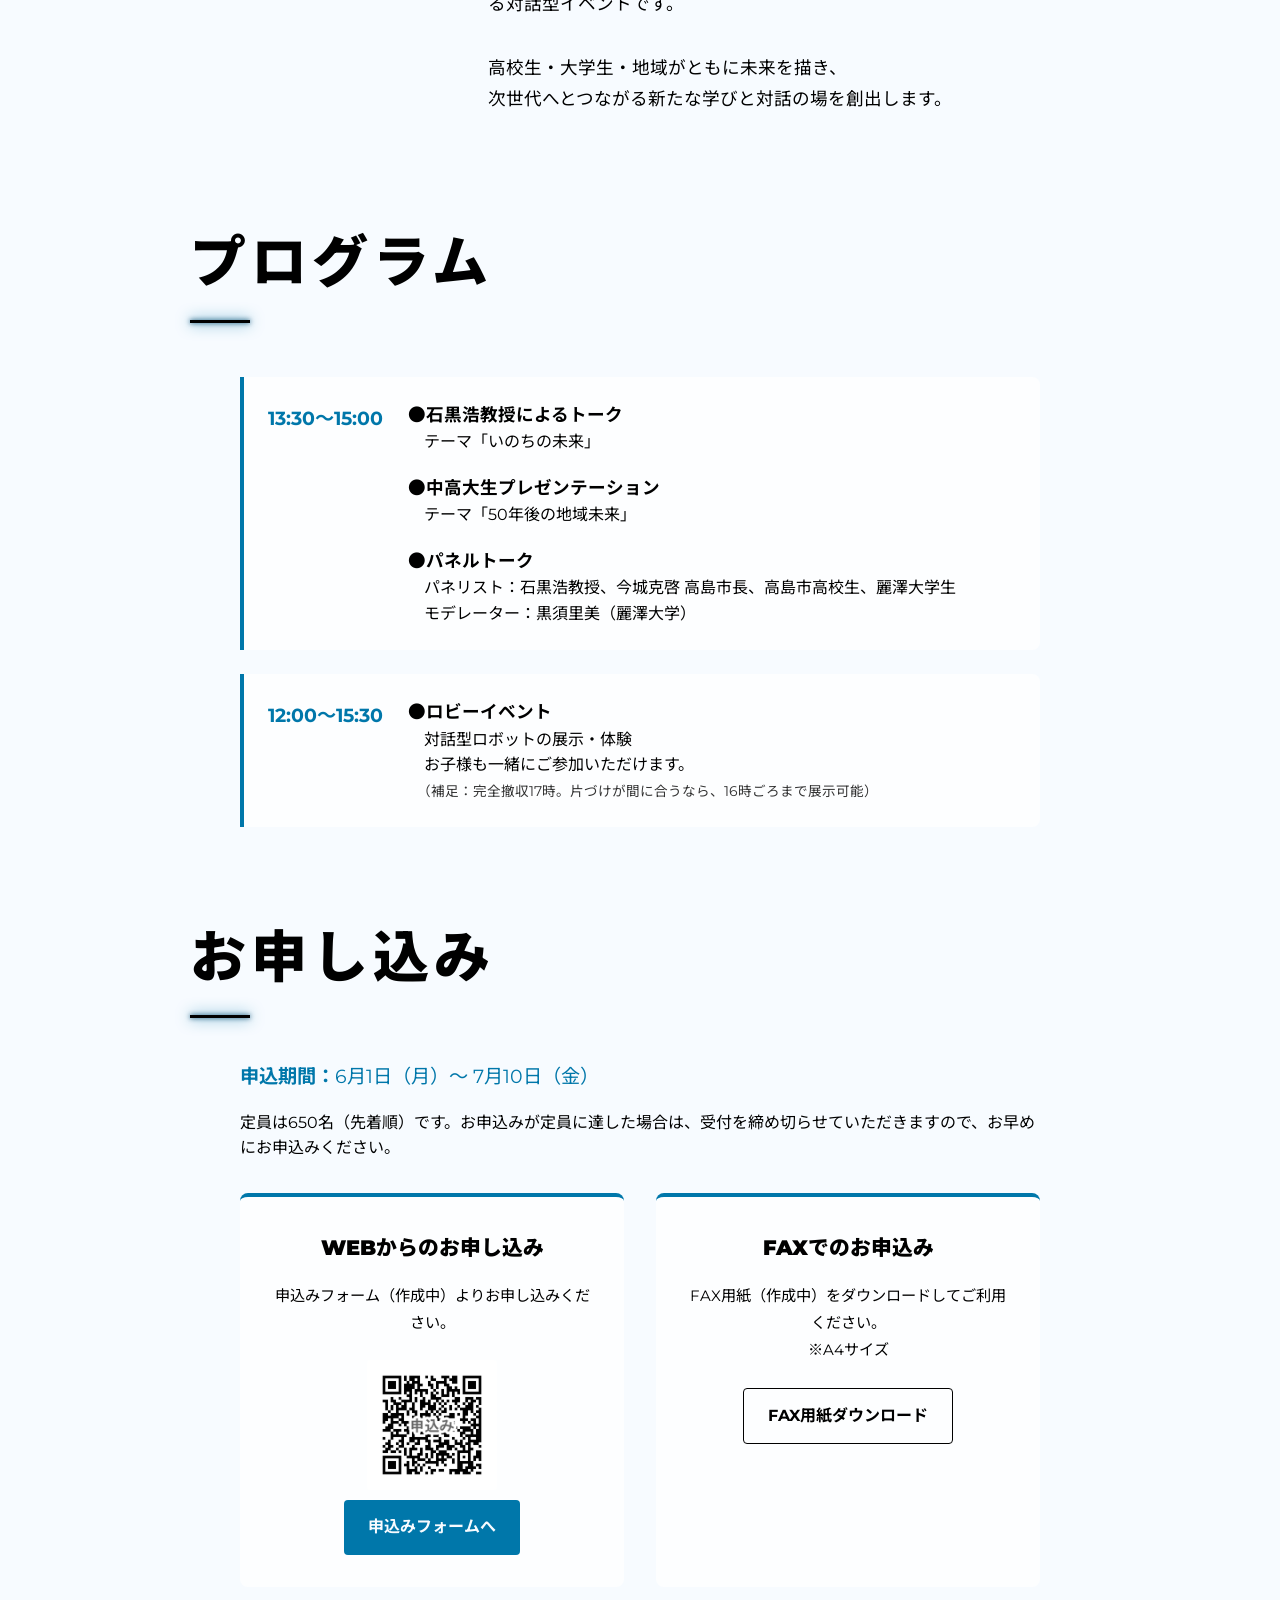
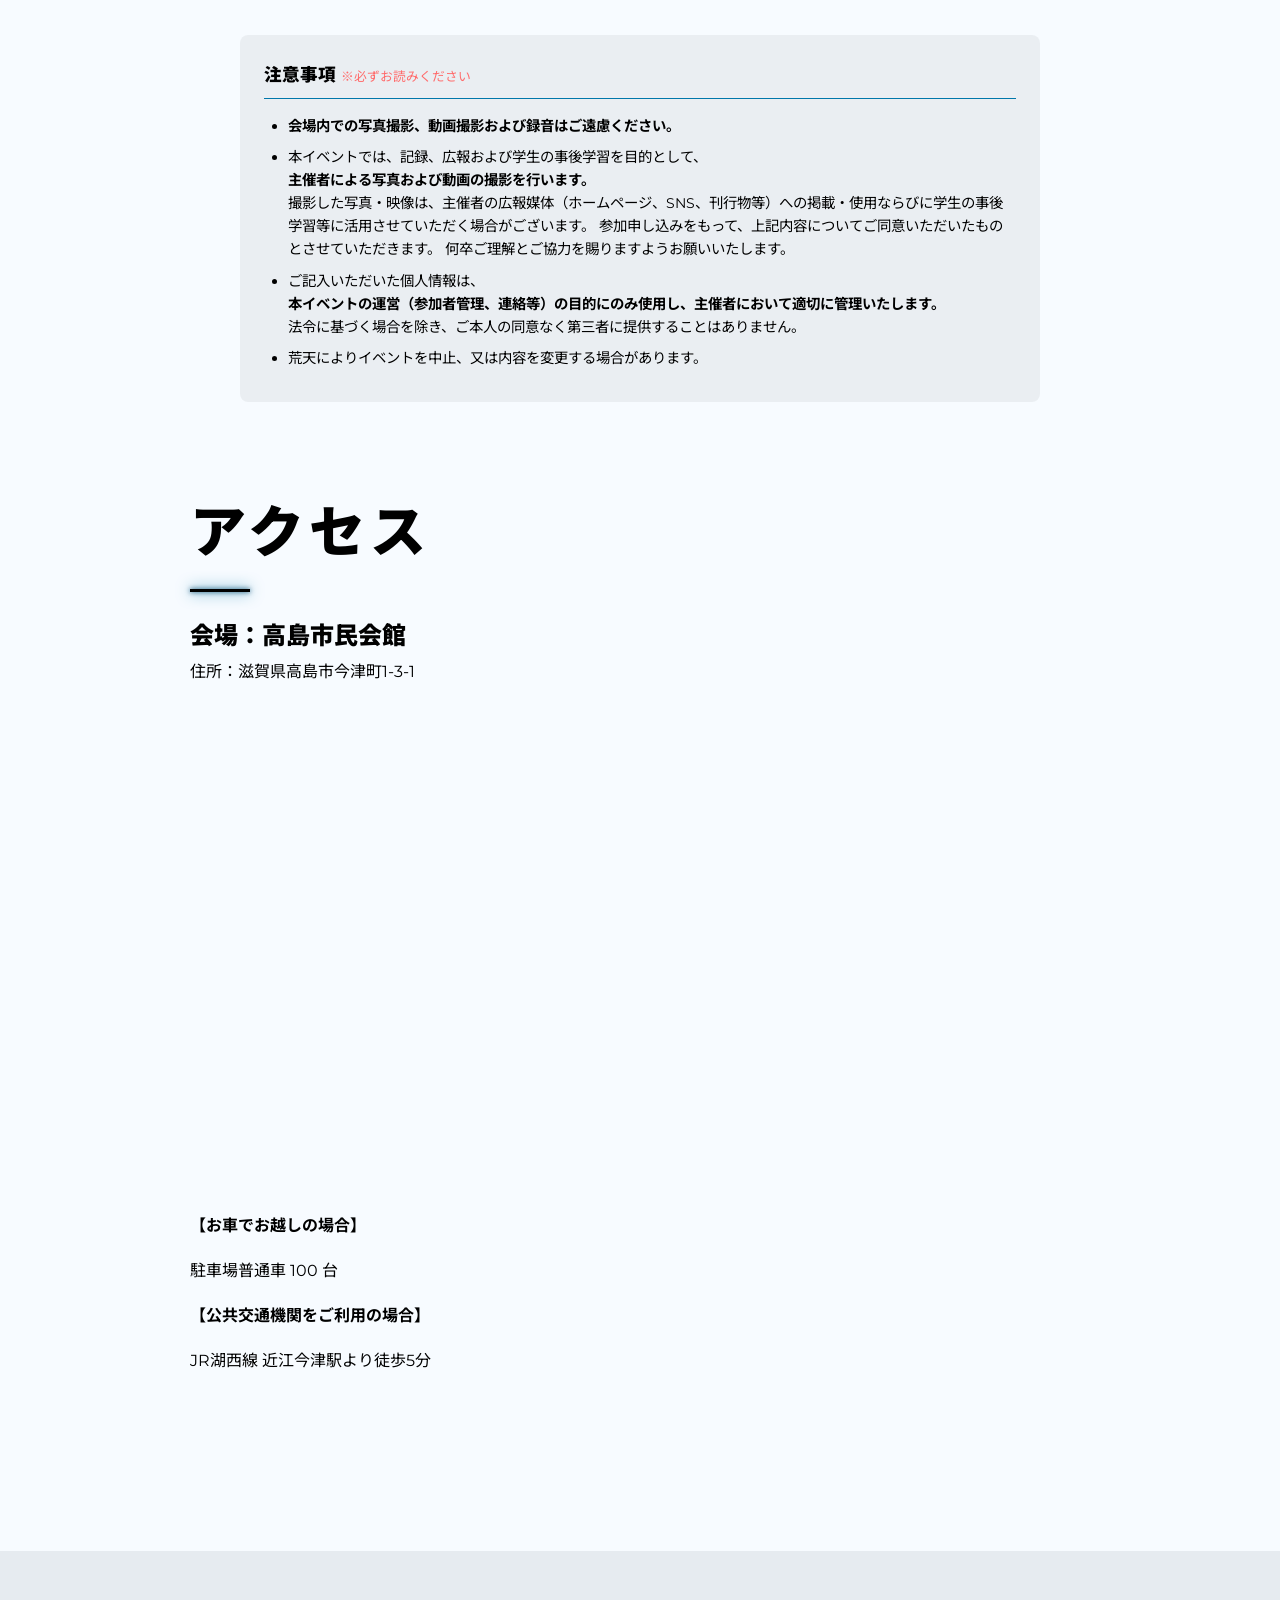
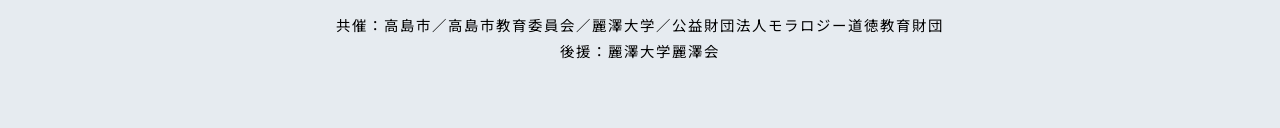
==== commit b137bbe2: "Refactor code structure for improved readability and maintainability" ====
--- a/index.html
+++ b/index.html
@@ -3,7 +3,7 @@
 <head>
     <meta charset="UTF-8">
     <meta name="viewport" content="width=device-width, initial-scale=1.0">
-    <title>私たちの未来/Event</title>
+    <title>私たちの未来ホームページ</title>
     <!-- Google Fontsを追加してモダンなタイポグラフィへ -->
     <link href="https://fonts.googleapis.com/css2?family=Montserrat:wght@400;700;900&family=Noto+Sans+JP:wght@300;400;700;900&family=Noto+Serif+JP:wght@400;700&display=swap" rel="stylesheet">
     <link rel="stylesheet" href="style.css">
@@ -20,11 +20,11 @@
     <!-- 上部固定ナビゲーション（タブ） -->
     <nav class="top-nav" id="top-nav">
         <ul>
-            <li><a href="#details">About</a></li>
-            <li><a href="#program">Program</a></li>
-            <li><a href="#registration">Registration</a></li>
-            <li><a href="#access">Access</a></li>
-            <li><a href="#contact">Contact</a></li>
+            <li><a href="#details">イベント内容</a></li>
+            <li><a href="#program">プログラム</a></li>
+            <li>  <a href="#top"><img src="./images/logo.png" alt="トップ"></a></li>
+            <li><a href="#registration">お申し込み</a></li>
+            <li><a href="#access">アクセス</a></li>
         </ul>
     </nav>
 
@@ -62,6 +62,8 @@
     <div class="scroll-indicator" id="scroll-indicator">
         <span id="scroll-text">Scroll</span>
     </div>
+
+
 
     <main>
         <section id="details" class="details-section">
@@ -141,8 +143,8 @@
                     
                     <div class="registration-methods">
                         <div class="registration-method">
-                            <h3>WEBからのお申込み</h3>
-                            <p>申込みフォーム（作成中）よりお申込みください。</p>
+                            <h3>WEBからのお申し込み</h3>
+                            <p>申込みフォーム（作成中）よりお申し込みください。</p>
                                 <div style="margin-top: 1rem;">
                                 <img src="images/QR.png" alt="申込みフォーム用QRコード" style="width: 120px; height: 120px; border-radius: 4px; background: white; padding: 5px;">
                             </div>
@@ -175,17 +177,19 @@
                 <h2>アクセス</h2>
                 <h1>会場：高島市民会館</h1>
                 住所：滋賀県高島市今津町1-3-1
-                <br><iframe src="https://www.google.com/maps/embed?pb=!1m18!1m12!1m3!1d1822.5608361831605!2d136.03434016064833!3d35.39846869189235!2m3!1f0!2f0!3f0!3m2!1i1024!2i768!4f13.1!3m3!1m2!1s0x6001923cca4171c1%3A0x37cd5c8452056a87!2z6auY5bO25biC5rCR5Lya6aSo!5e1!3m2!1sja!2sjp!4v1775724532154!5m2!1sja!2sjp" width="400" height="500" style="border:0;" allowfullscreen="" loading="lazy" referrerpolicy="no-referrer-when-downgrade"></iframe>
+                <br><iframe src="https://www.google.com/maps/embed?pb=!1m18!1m12!1m3!1d1822.5608361831605!2d136.03434016064833!3d35.39846869189235!2m3!1f0!2f0!3f0!3m2!1i1024!2i768!4f13.1!3m3!1m2!1s0x6001923cca4171c1%3A0x37cd5c8452056a87!2z6auY5bO25biC5rCR5Lya6aSo!5e1!3m2!1sja!2sjp!4v1775724532154!5m2!1sja!2sjp" style="border:0;" allowfullscreen="" loading="lazy" referrerpolicy="no-referrer-when-downgrade"></iframe>
                 <p><strong>【お車でお越しの場合】</strong></p>
                 <p>駐車場普通車 100 台</p>
                 <p><strong>【公共交通機関をご利用の場合】</strong></p>
                 <p>JR湖西線 近江今津駅より徒歩5分</p>
-                </div>
+            </div>
         </section>
     </main>
 
     <footer>
-        <p>&copy; 2026 Reitaku University</p>
+        <p>共催：高島市／高島市教育委員会／麗澤大学／公益財団法人モラロジー道徳教育財団
+        <br>後援：麗澤大学麗澤会
+        </p>
     </footer>
 
 </body>
--- a/style.css
+++ b/style.css
@@ -36,7 +36,7 @@
 }
 
 html {
-    width: 100vw;
+    width: 100%;
     overflow-x: hidden; /* スマホで横揺れ（横スクロール）するのを防ぐ */
 }
 
@@ -235,13 +235,18 @@
     background-color: var(--scroll-btn-bg);
     border: 1px solid var(--accent);
     border-radius: 50px; /* 丸みをつけてボタンらしくする */
-    padding: 12px 20px;
+    padding: 12px 130px;
     color: var(--accent);
     opacity: 0.9;
     gap: 0;
     font-weight: 700;
     box-shadow: 0 4px 15px rgba(0, 0, 0, 0.3); /* 浮いているような影 */
 }
+
+.scroll-indicator:focus {
+    outline: none;
+}
+
 
 .scroll-indicator.is-totop:hover {
     background-color: var(--accent);
@@ -314,6 +319,8 @@
     letter-spacing: 5px;
     text-transform: uppercase;
 }
+
+
 
 h2::after {
     content: '';
@@ -714,6 +721,11 @@
     border-bottom: 1px solid rgba(255, 255, 255, 0.05);
 }
 
+.top-nav img {
+    width: 200px;
+    height: 70px;
+}
+
 .top-nav.is-scrolled {
     transform: translateY(0); /* スクロールすると上部から降りてくる */
 }
@@ -723,6 +735,7 @@
     margin: 0;
     padding: 0;
     display: flex;
+    align-items: center;
     justify-content: center;
     gap: 3rem;
 }
@@ -743,24 +756,6 @@
     border-bottom: 2px solid var(--accent); /* ホバー時にタブっぽい下線が付く */
 }
 
-/* ===== ハンバーガーメニュー ===== */
-.hamburger {
-    display: none;
-    position: fixed;
-    top: 20px;
-    left: 20px;
-    z-index: 1100;
-    cursor: pointer;
-}
-
-.hamburger span {
-    display: block;
-    width: 26px;
-    height: 3px;
-    background: var(--text-highlight);
-    margin: 6px 0;
-    transition: 0.3s;
-}
 
 /* スマホ用 */
 @media (max-width: 768px) {
@@ -780,11 +775,13 @@
         transform: translateY(-100%);
         opacity: 0;
         transition: 0.3s;
+        pointer-events: none; /* 非表示のときはクリックを無効化 */
     }
 
     .top-nav.active {
         transform: translateY(0);
         opacity: 1;
+        pointer-events: auto; /* 表示のときはクリックを有効化 */
     }
 
     .top-nav ul {
@@ -796,7 +793,14 @@
     .top-nav ul li a {
         font-size: 1.5rem;   /* 見やすく */
     }
-}
+    .apply-btn {
+        right: 20px;
+        bottom: 90px; /* 少し近づける */
+        padding: 10px 14px;
+        font-size: 0.9rem;
+    }
+}
+
 
 /* Responsive adjustments */
 @media (max-width: 768px) {
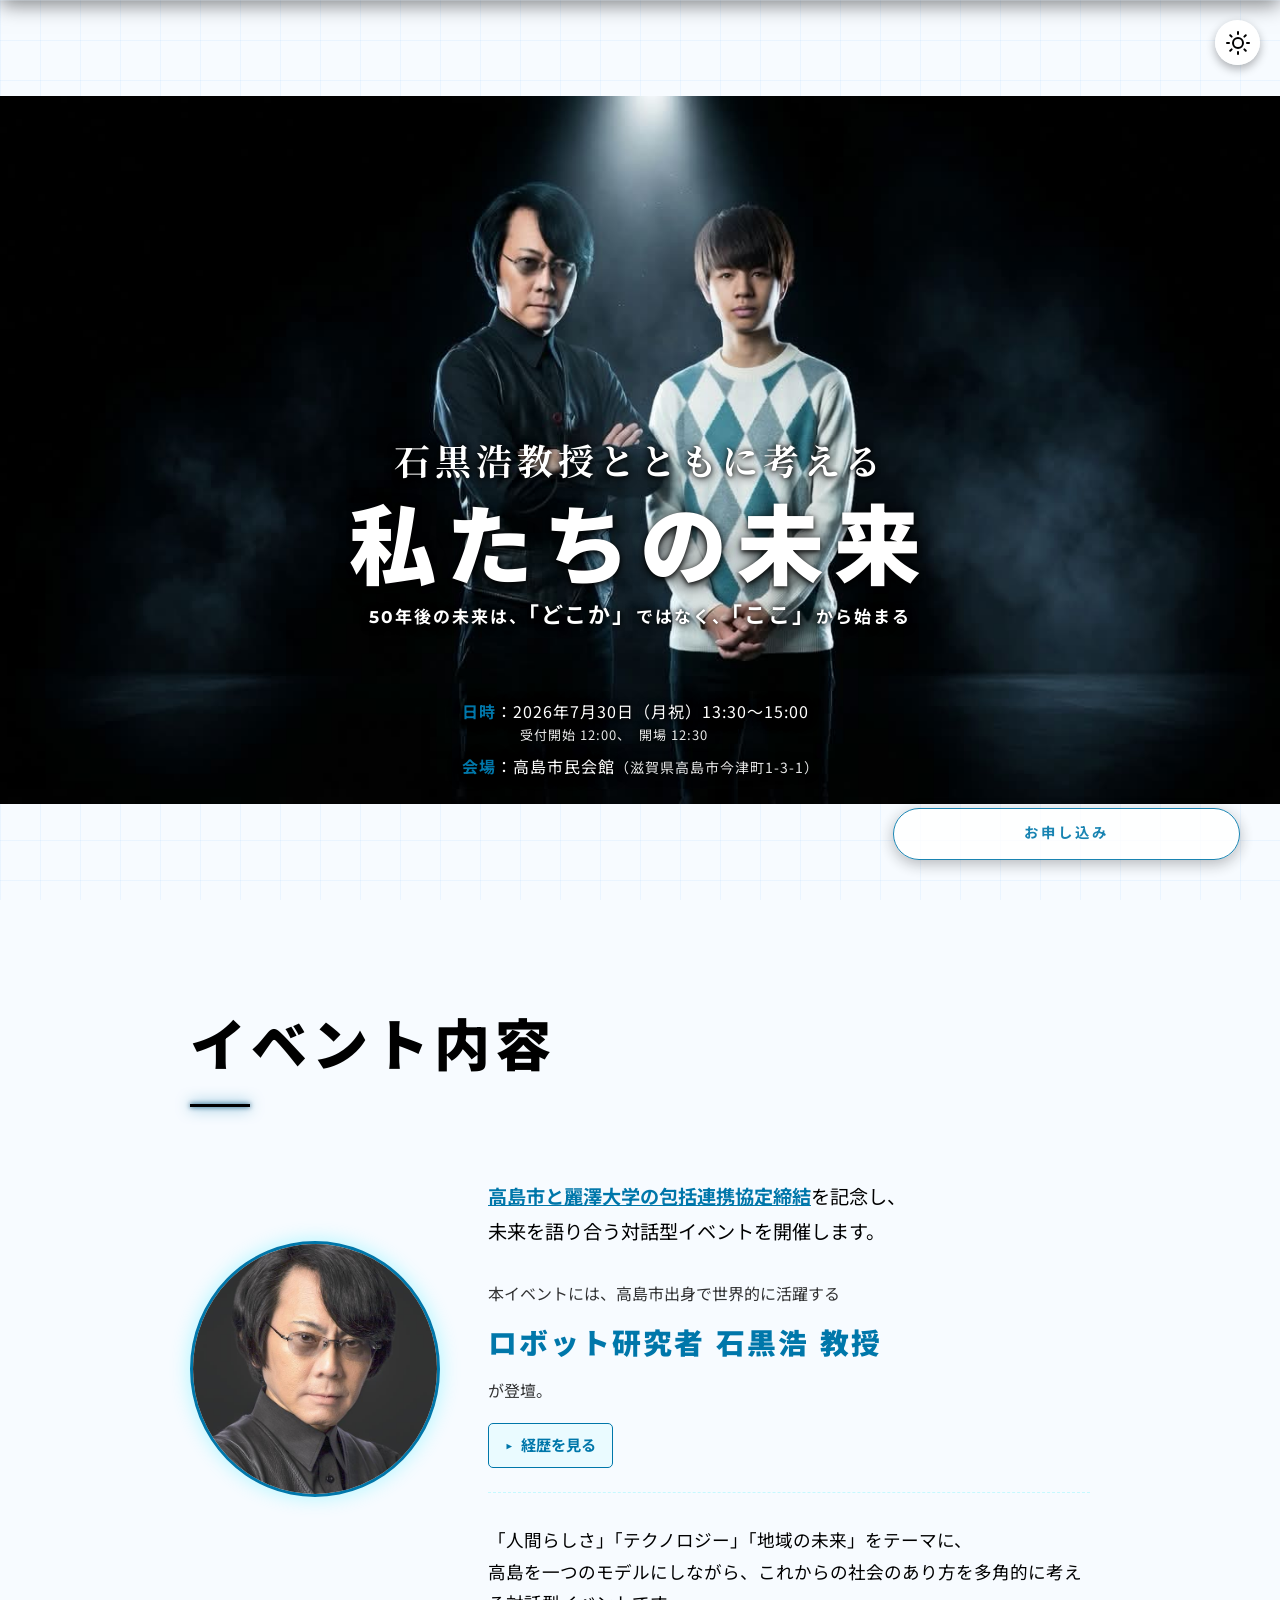
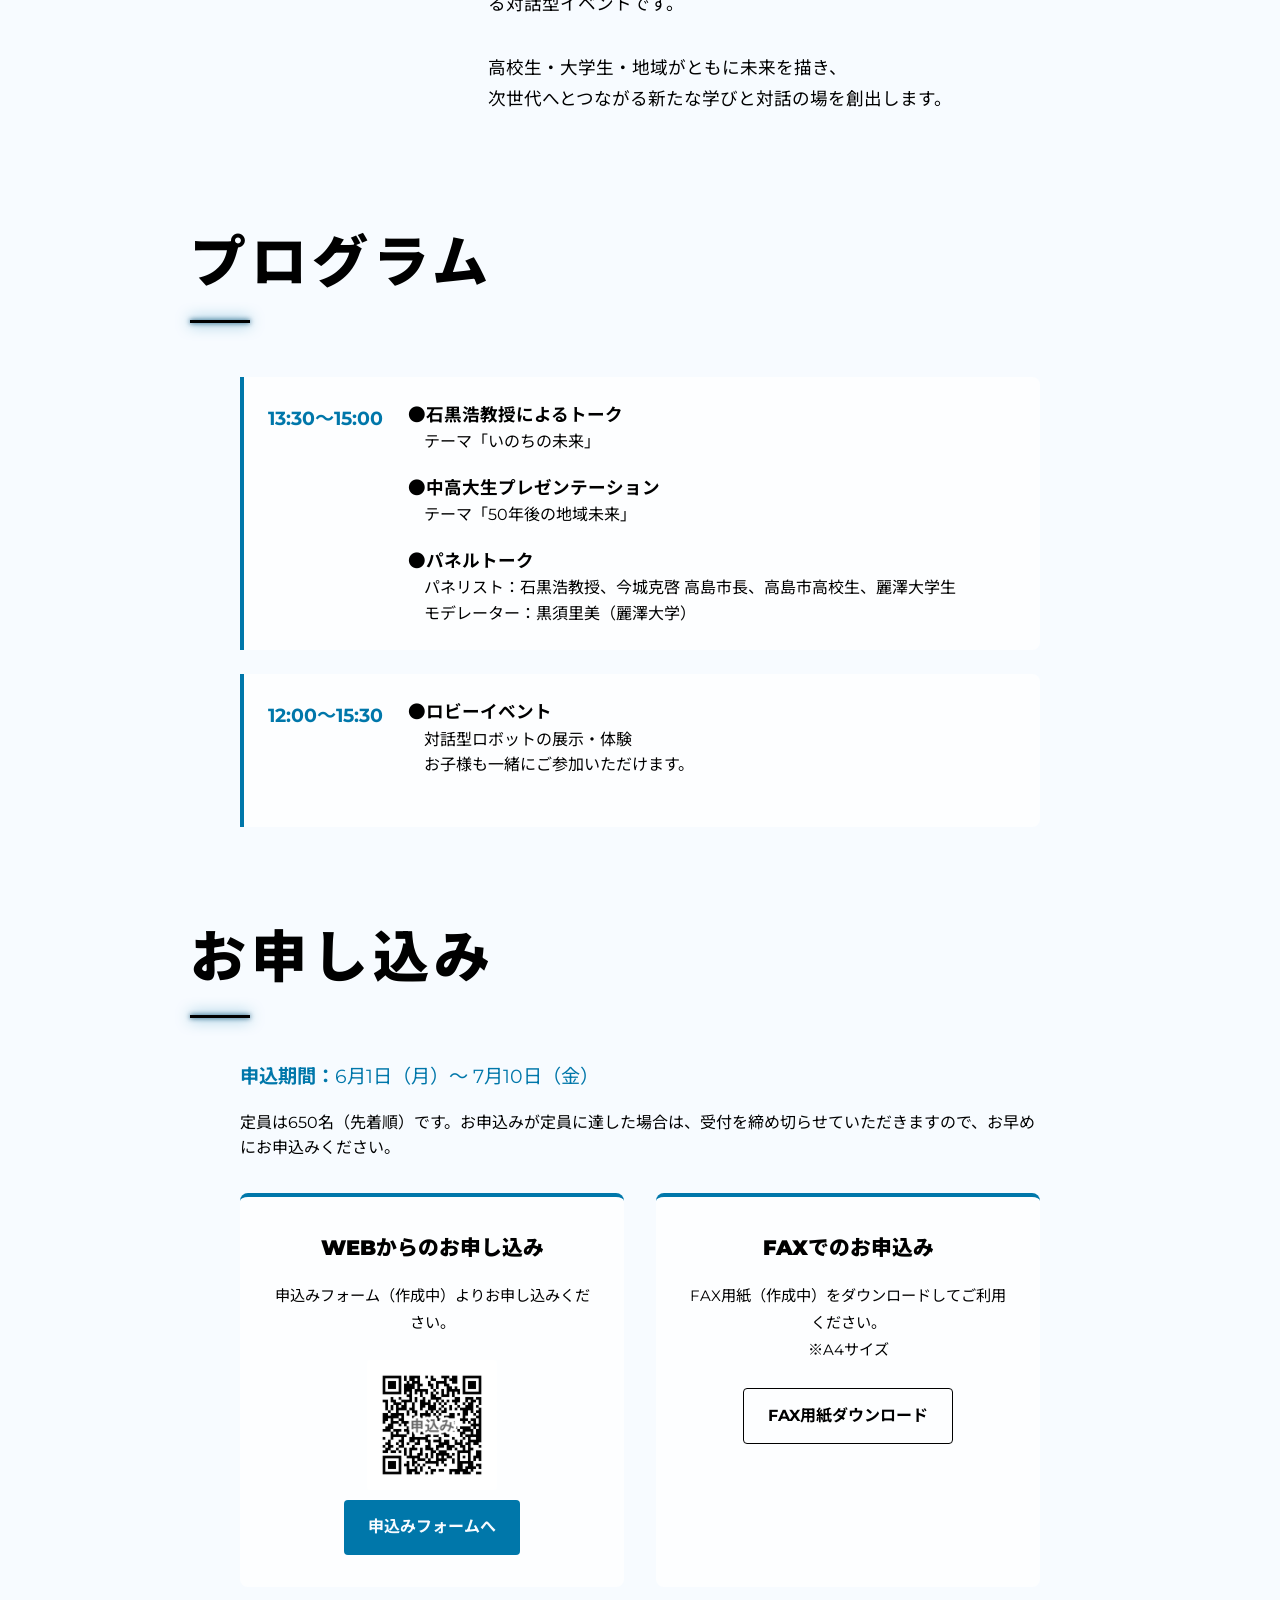
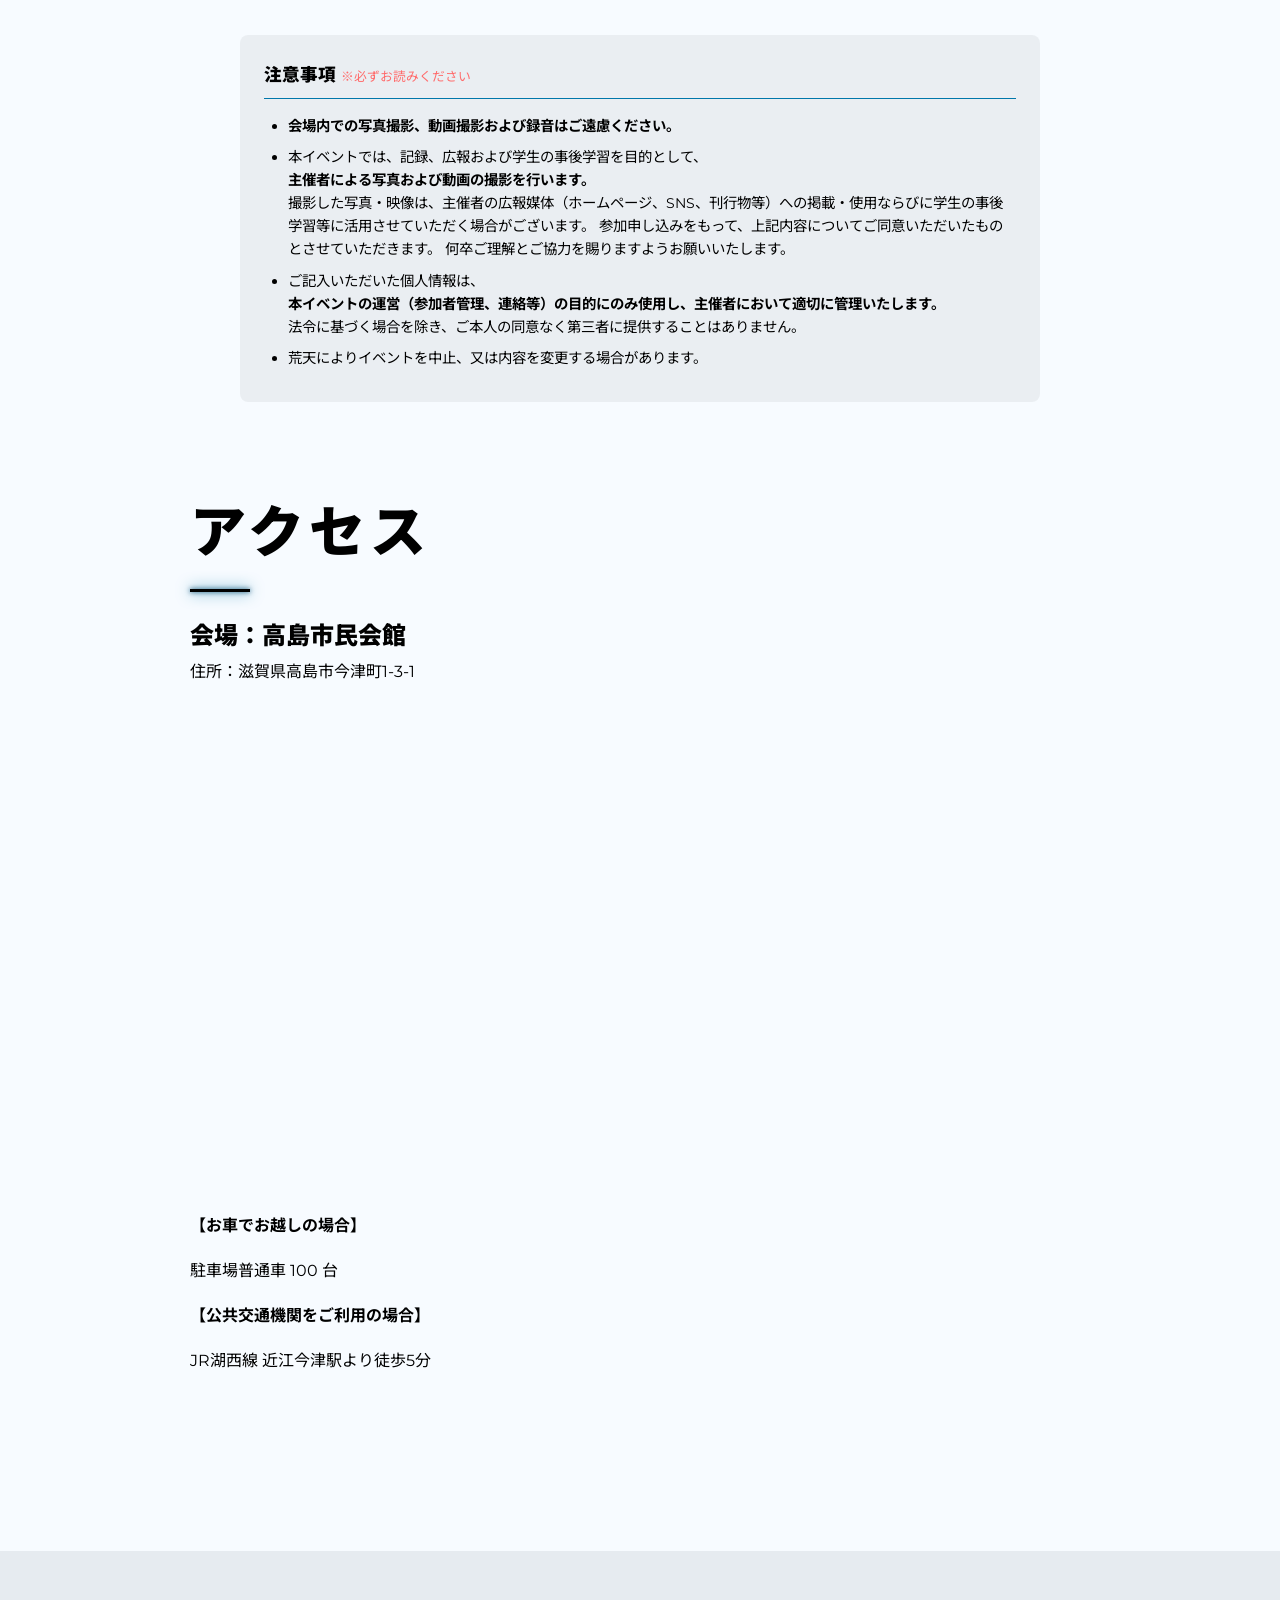
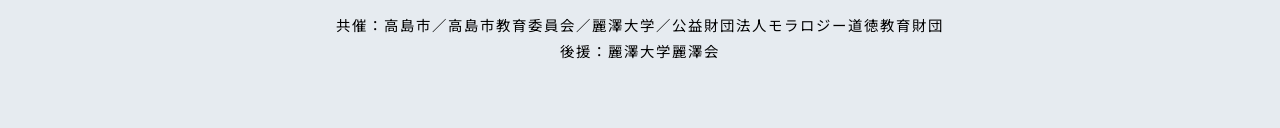
==== commit 3447769b: "ロビーイベントの補足情報を削除" ====
--- a/index.html
+++ b/index.html
@@ -127,7 +127,7 @@
                     <div class="program-item">
                         <div class="program-time">12:00～15:30</div>
                         <div class="program-content">
-                            <p><strong>●ロビーイベント</strong><br>　対話型ロボットの展示・体験<br>　お子様も一緒にご参加いただけます。<br>　<span class="program-note" style="font-size:0.85em; opacity:0.8;">（補足：完全撤収17時。片づけが間に合うなら、16時ごろまで展示可能）</span></p>
+                            <p><strong>●ロビーイベント</strong><br>　対話型ロボットの展示・体験<br>　お子様も一緒にご参加いただけます。<br>　<span class="program-note" style="font-size:0.85em; opacity:0.8;"></span></p>
                         </div>
                     </div>
                 </div>
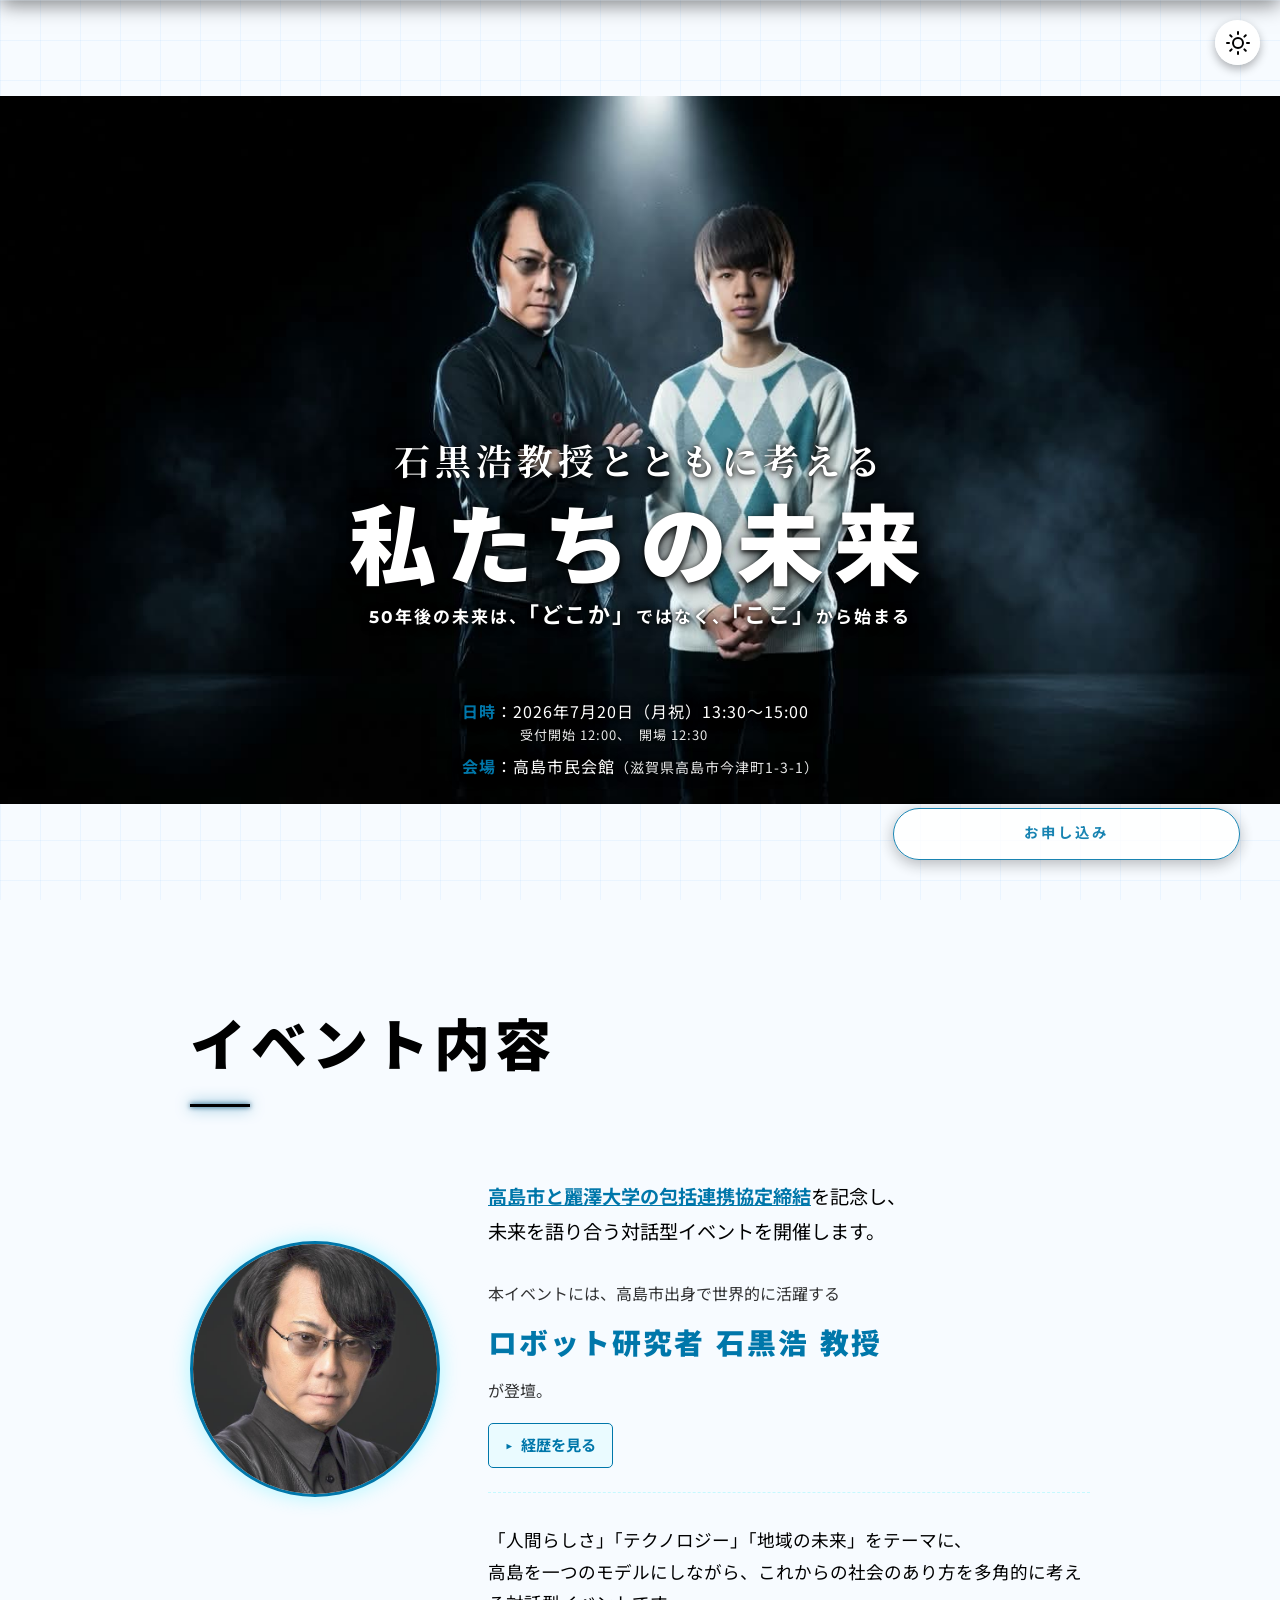
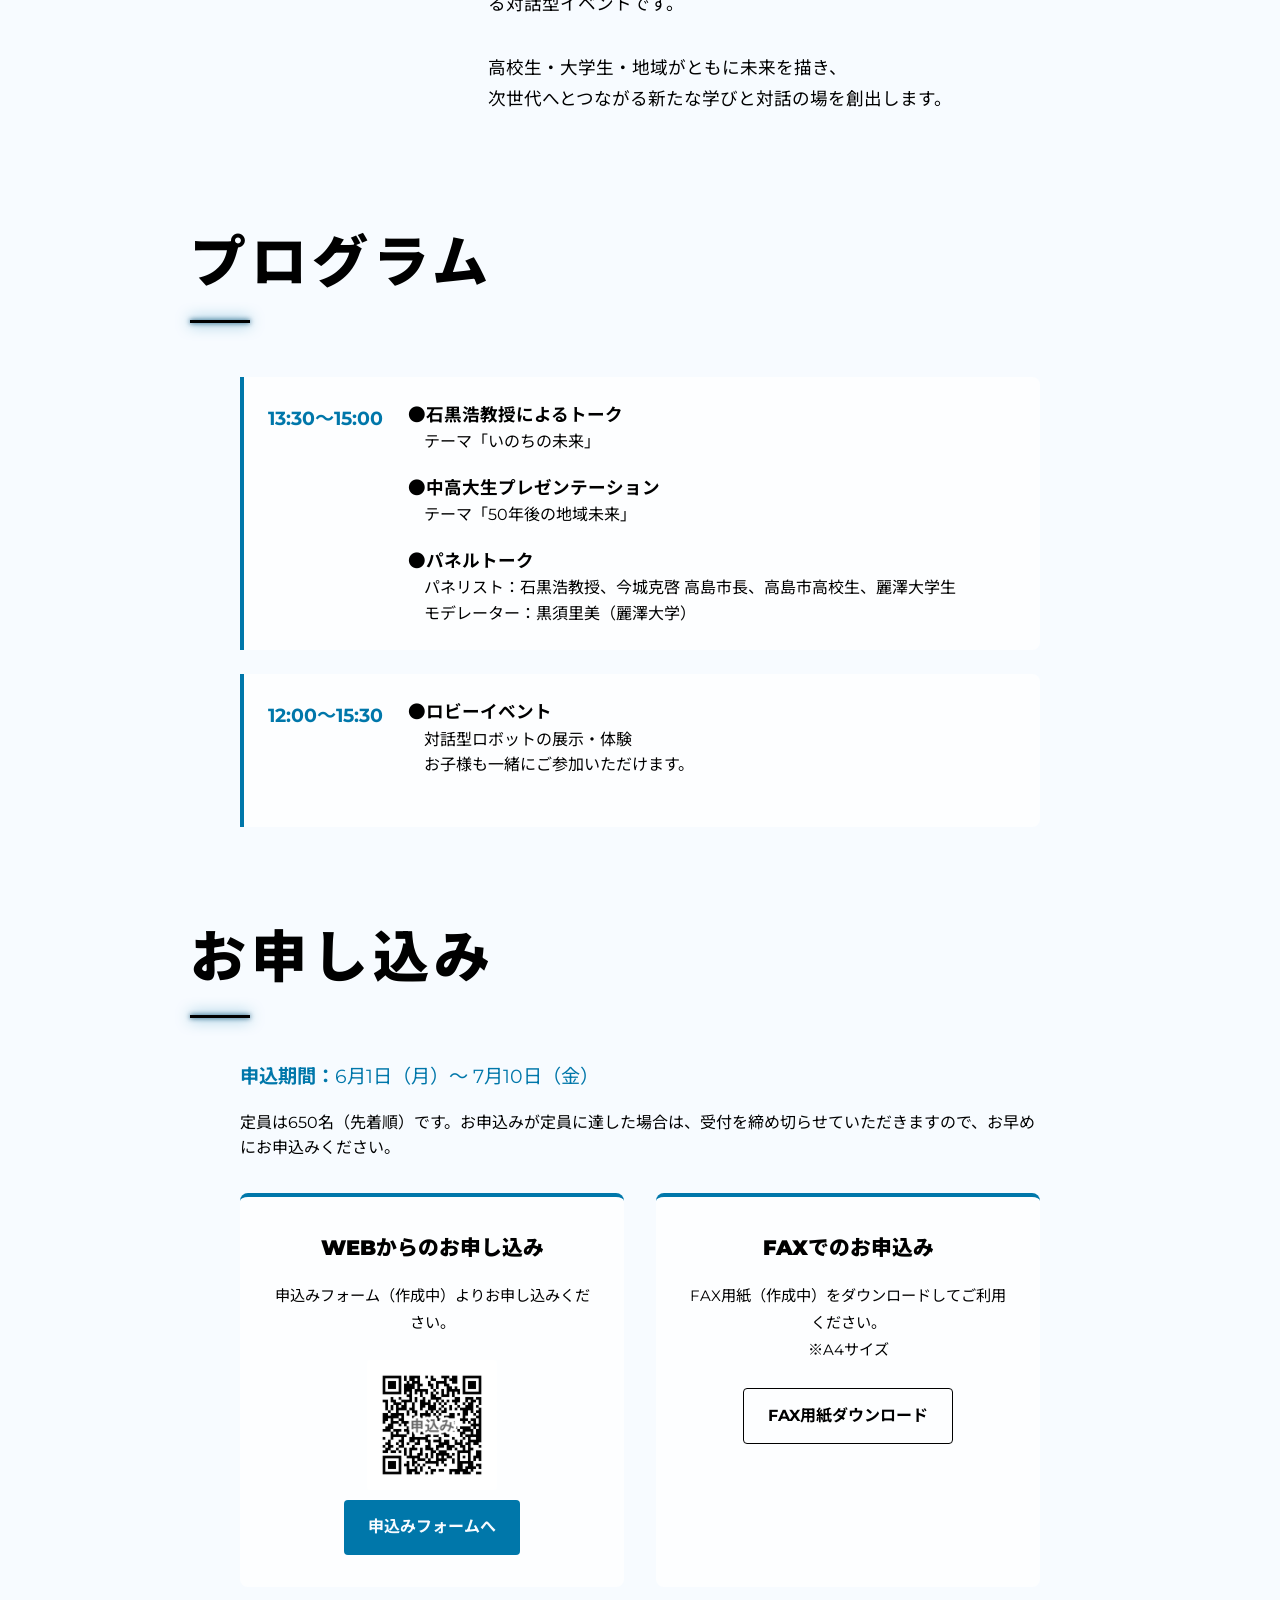
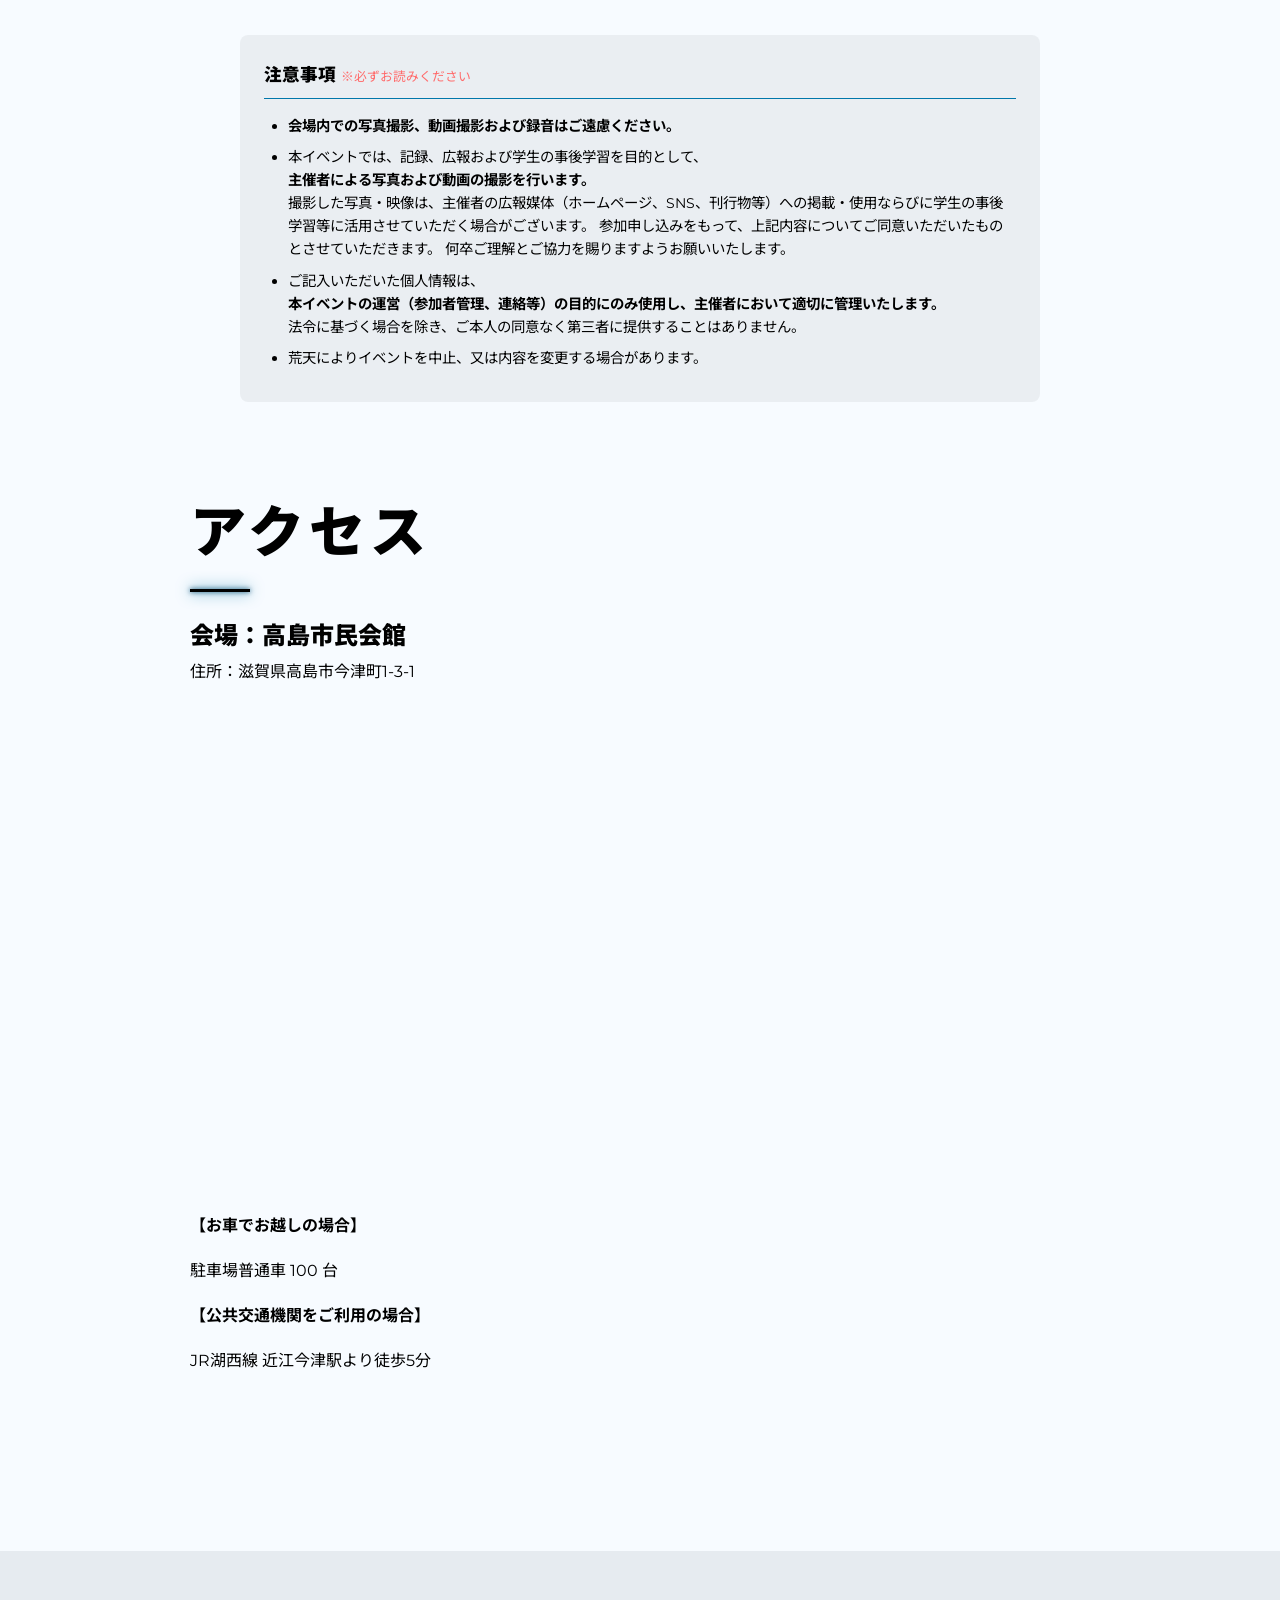
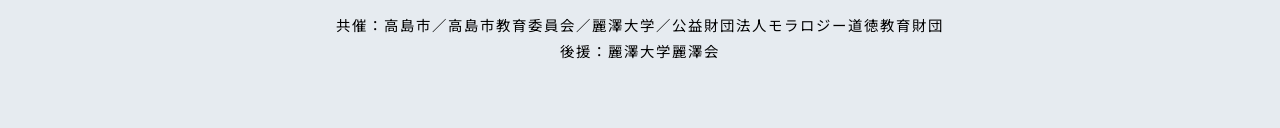
==== commit e6136234: "イベント日時を2026年7月30日から2026年7月20日に修正" ====
--- a/index.html
+++ b/index.html
@@ -51,7 +51,7 @@
                 <span class="text-s">50年後の未来は、</span><span class="text-m">「どこか」</span><span class="text-s">ではなく、</span><span class="text-m">「ここ」</span><span class="text-s">から始まる</span>
             </div>
             <div class="event-info">
-                <p><strong>日時</strong>：2026年7月30日（月祝）13:30～15:00<br>
+                <p><strong>日時</strong>：2026年7月20日（月祝）13:30～15:00<br>
                 <span class="event-time-sub">受付開始 12:00、　開場 12:30</span></p>
                 <p><strong>会場</strong>：高島市民会館<span class="event-venue-sub">（滋賀県高島市今津町1-3-1）</span></p>
             </div>
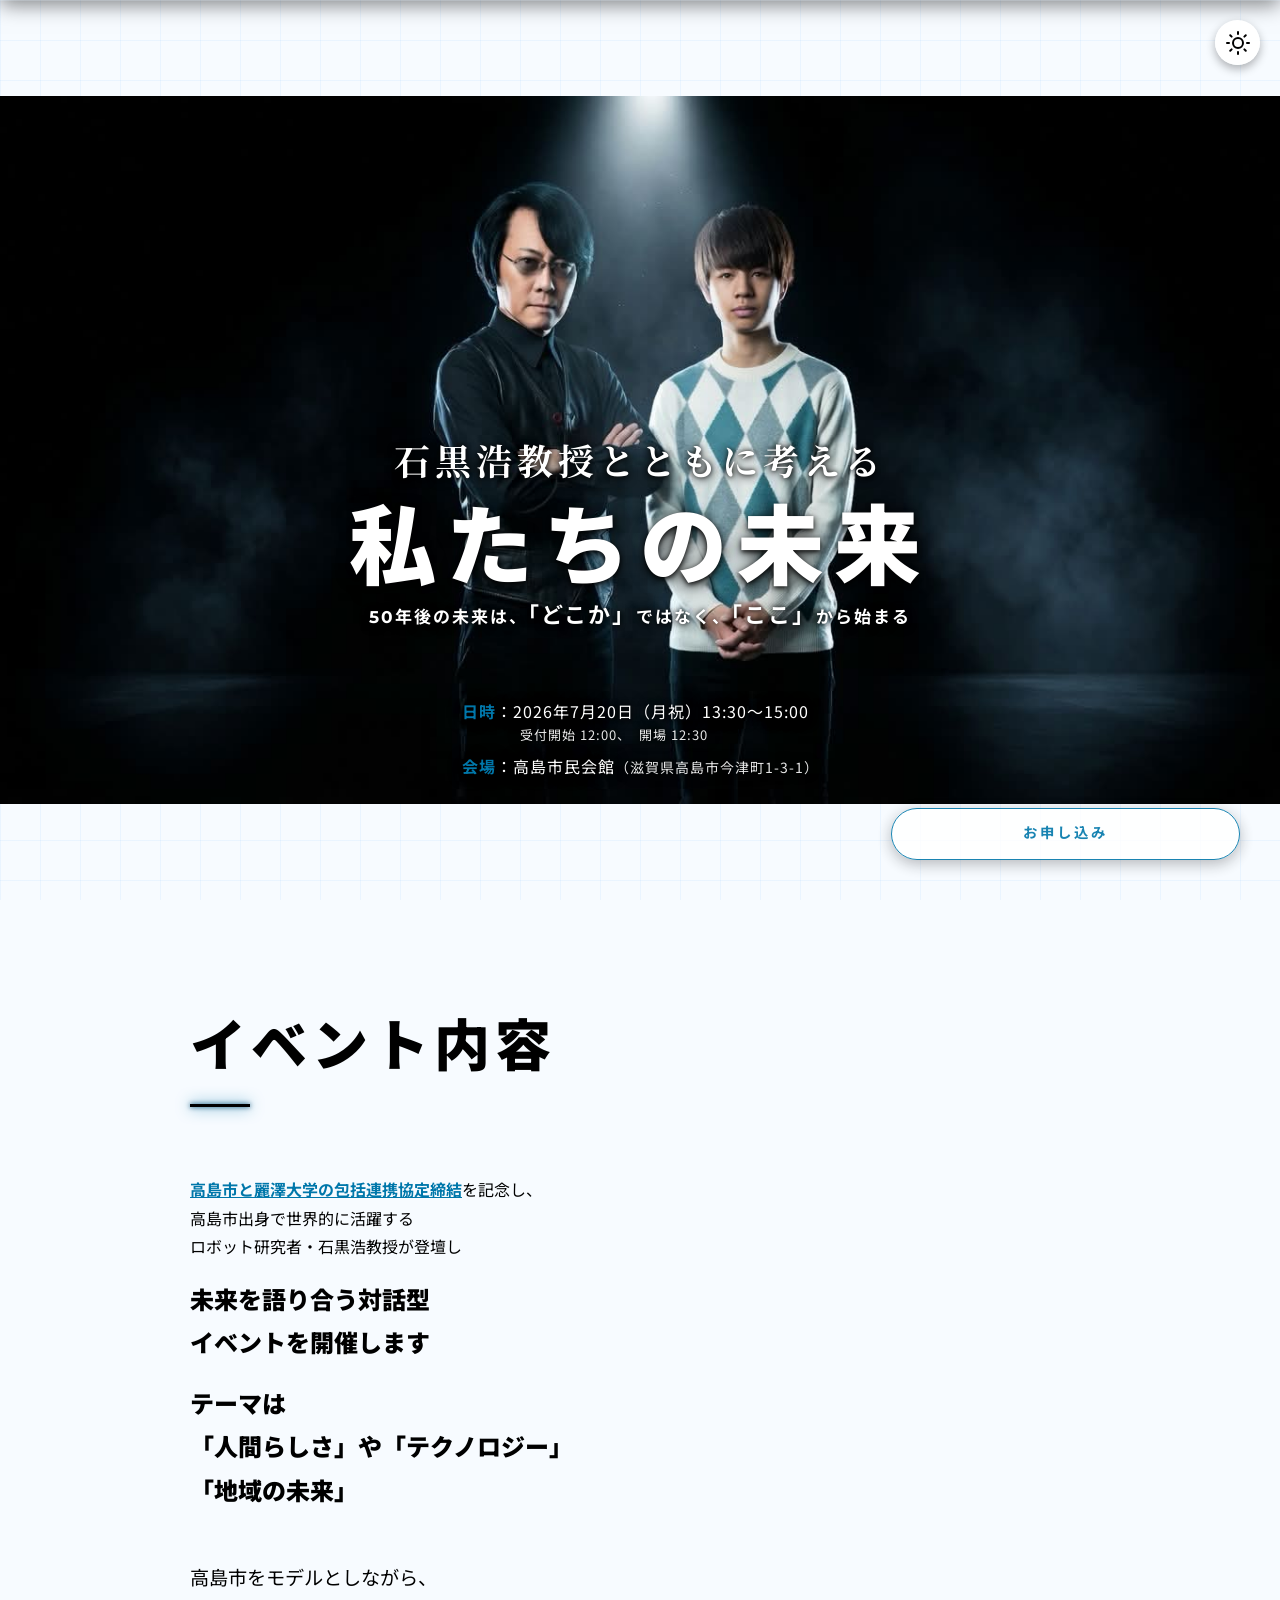
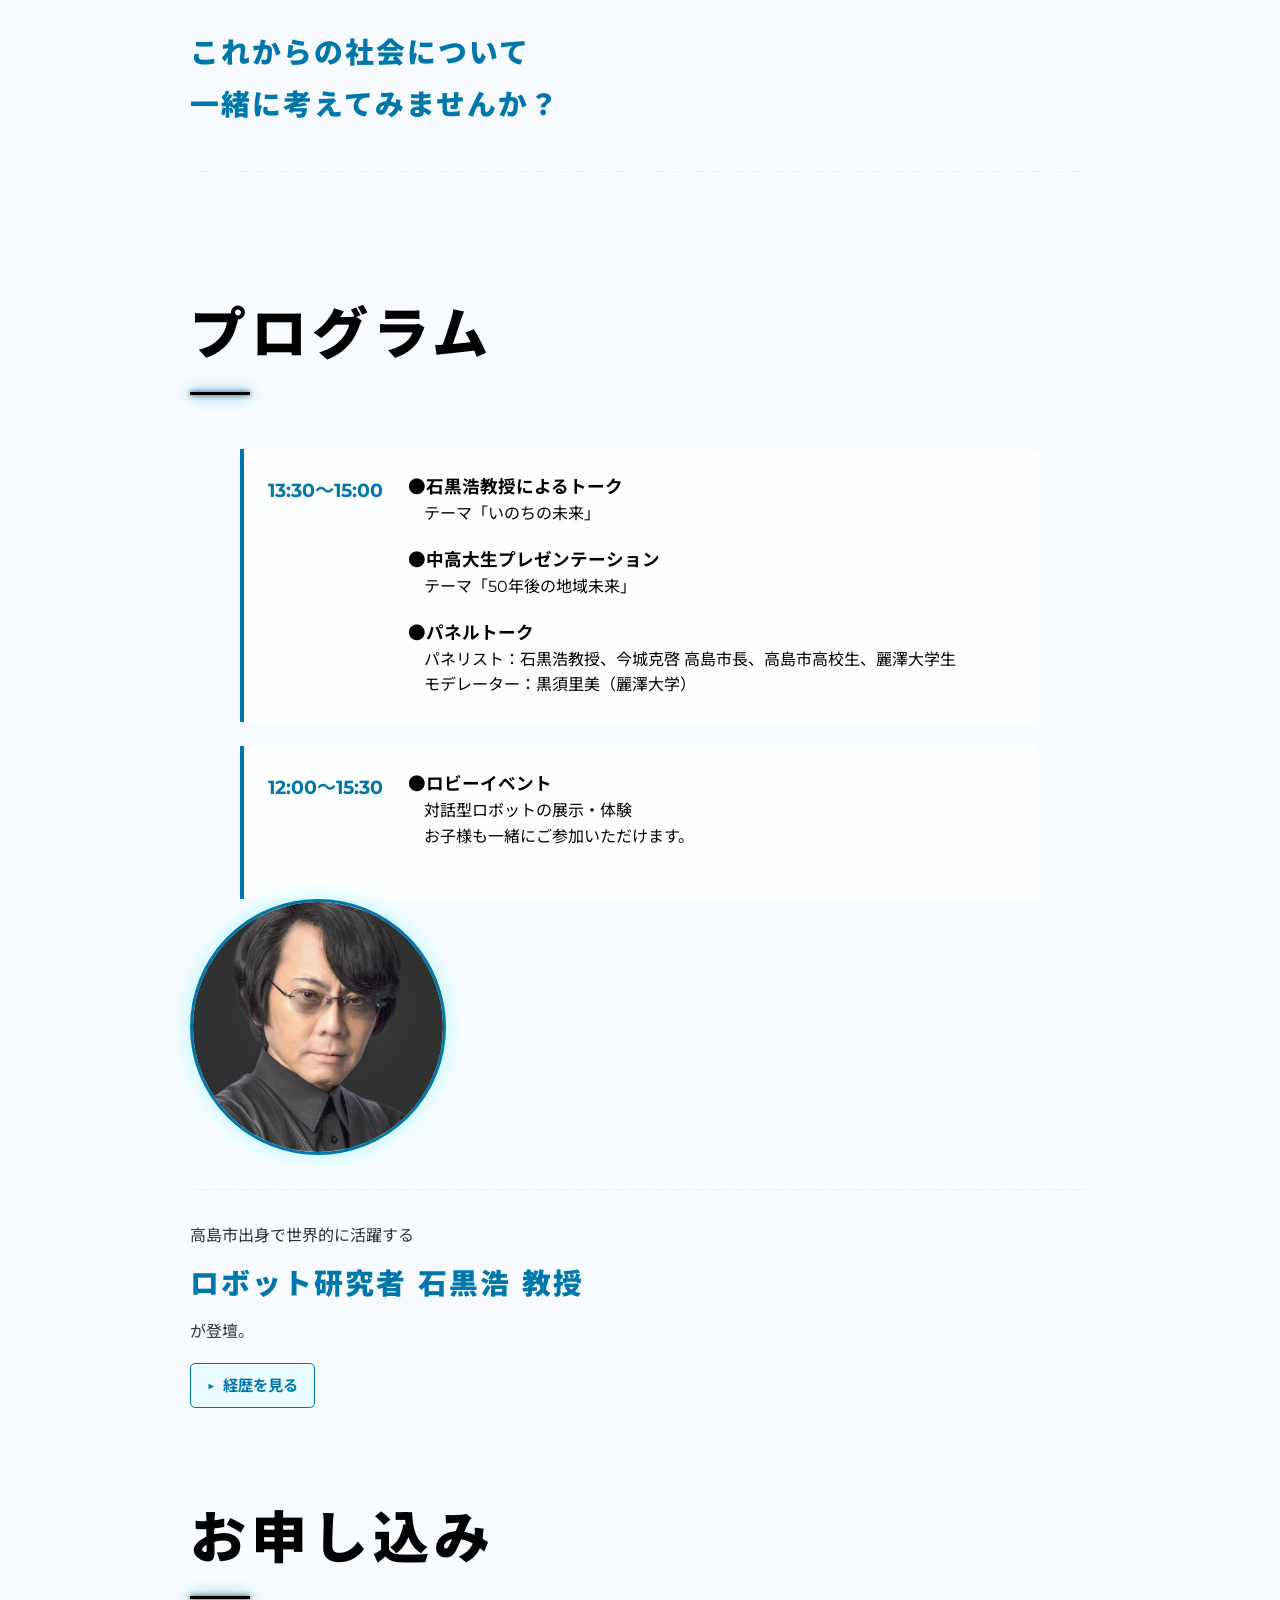
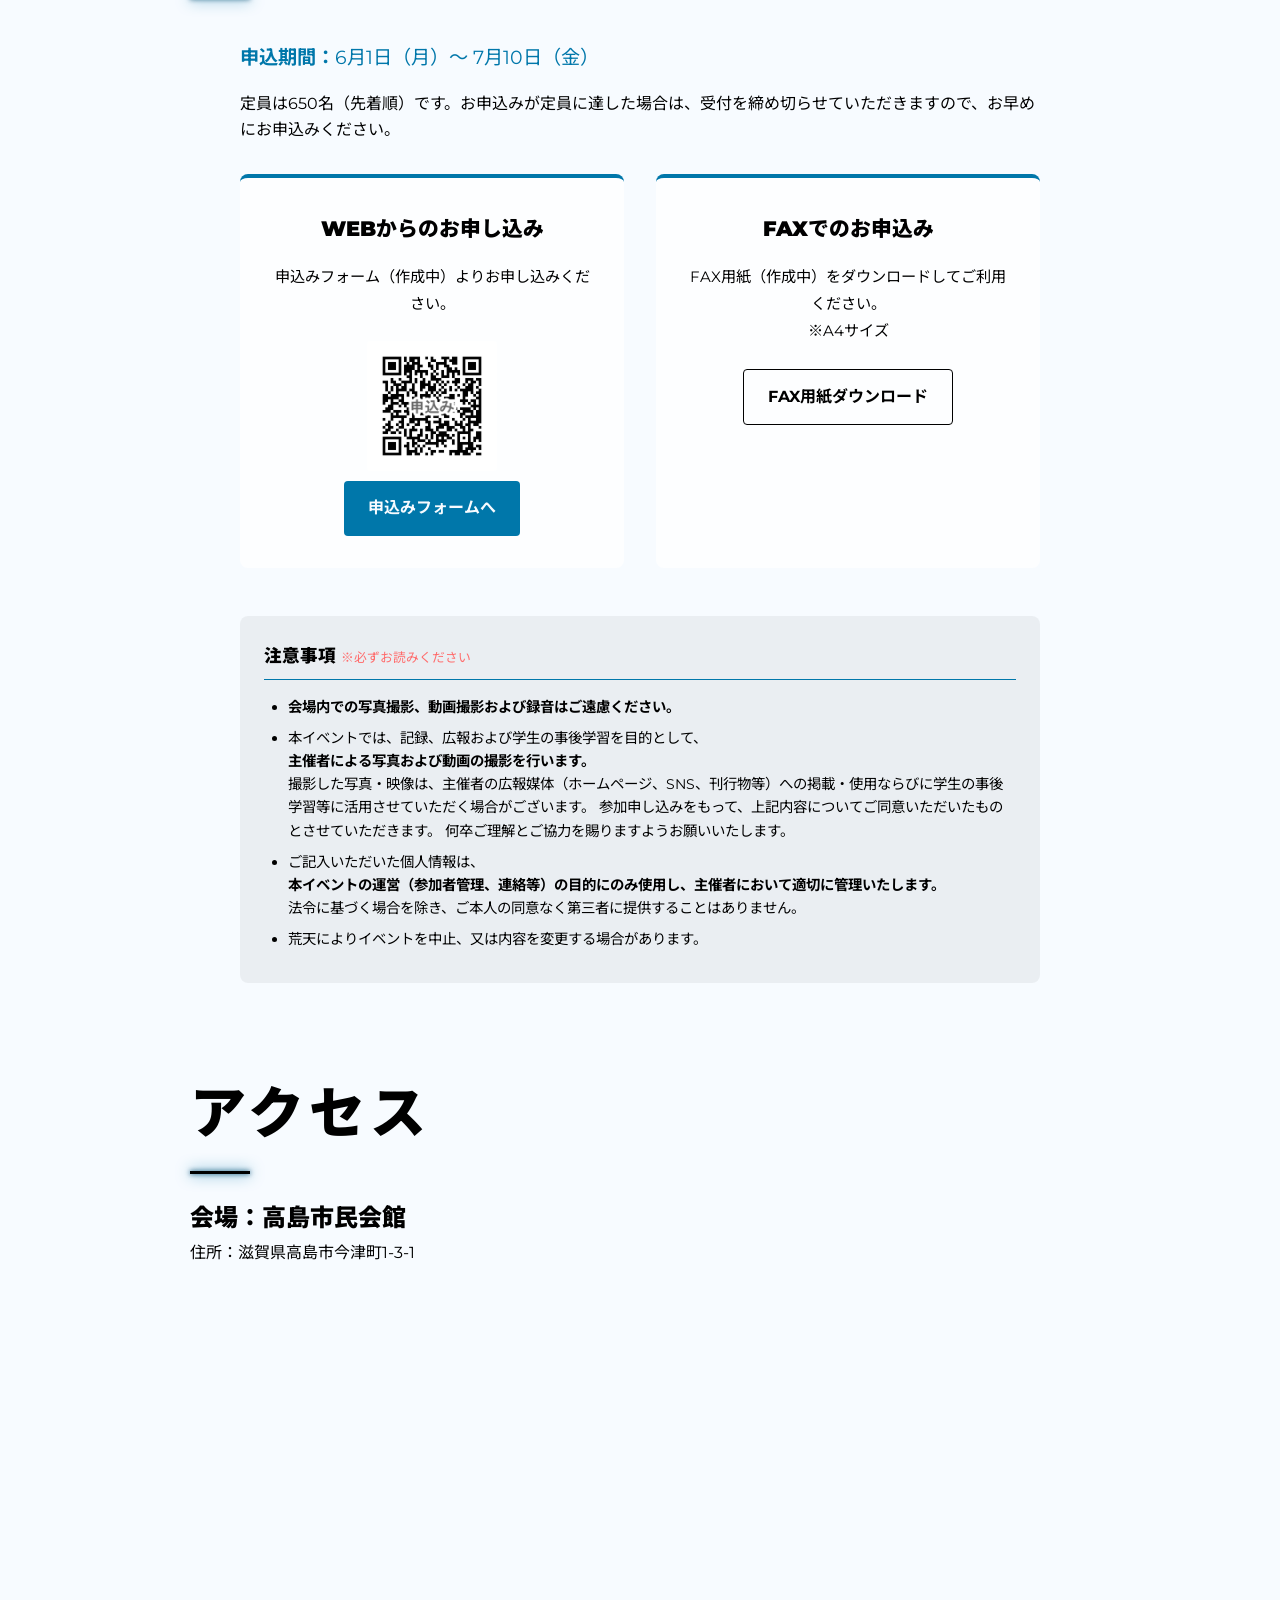
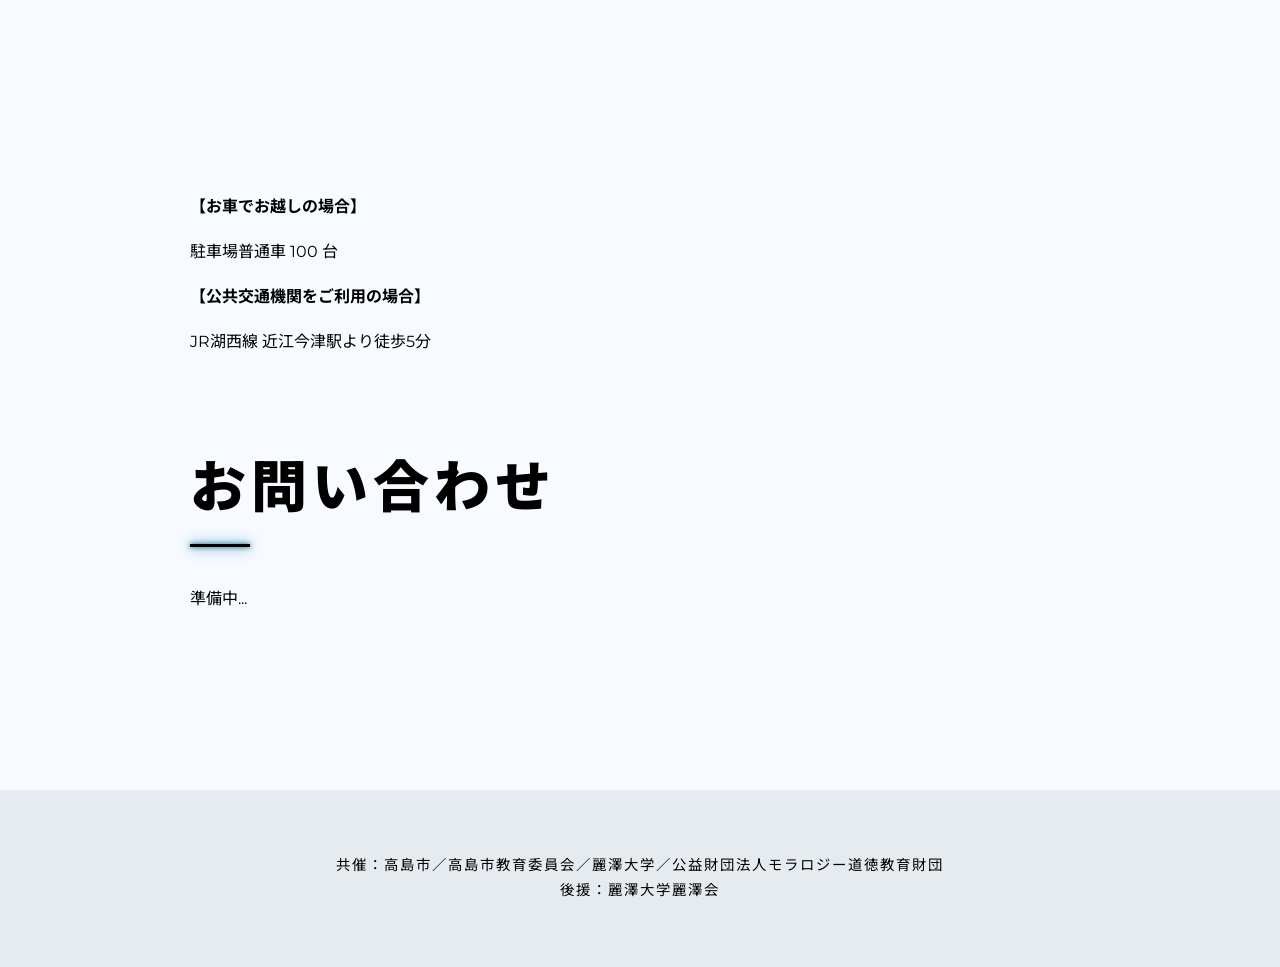
==== commit e06832c0: "イベント内容を更新し、プログラムセクションを追加。スタイルシートのボタンパディングを微調整。" ====
--- a/index.html
+++ b/index.html
@@ -70,14 +70,53 @@
             <div class="animate-on-scroll fade-up" id="about">
                 <h2>イベント内容</h2>
                 <div class="about-layout">
-                    <div class="about-image">
-                        <img src="images/ishiguro.jpg" alt="石黒浩教授" class="ishiguro-image">
-                    </div>
+
                     <div class="about-text">
-                        <p class="about-lead"><strong><a href="https://www.city.takashima.lg.jp/soshiki/kanmin/mirai/1/3/13269.html" target="_blank" rel="noopener noreferrer">高島市と麗澤大学の包括連携協定締結</a></strong>を記念し、<br>未来を語り合う対話型イベントを開催します。</p>
+                        <p><strong><a href="https://www.city.takashima.lg.jp/soshiki/kanmin/mirai/1/3/13269.html" target="_blank" rel="noopener noreferrer">高島市と麗澤大学の包括連携協定締結</a></strong>を記念し、
+                            <br>高島市出身で世界的に活躍する
+                            <br>ロボット研究者・石黒浩教授が登壇し
+                            <br><h1>未来を語り合う対話型<br>イベントを開催します</h1></p>
+
+                        <div class="speaker-text">
+                        <p class="about-desc">
+                            <h1>テーマは</h1>
+                            <h1>「人間らしさ」や「テクノロジー」
+                            <br>「地域の未来」</h1>
+                            <br><p class="about-lead">高島市をモデルとしながら、</p>
+                            <h3 class="speaker-name">これからの社会について<br>一緒に考えてみませんか？</h3>
+                            </p>
+                        </div>
+
+
                         
+
+                    </div>
+                </div>
+            </div>
+
+            <div class="animate-on-scroll fade-up delay-1" id="program">
+                <h2>プログラム</h2>
+                <div class="program-list">
+                    <div class="program-item">
+                        <div class="program-time">13:30～15:00</div>
+                        <div class="program-content">
+                            <p><strong>●石黒浩教授によるトーク</strong><br>　テーマ「いのちの未来」</p>
+                            <p><strong>●中高大生プレゼンテーション</strong><br>　テーマ「50年後の地域未来」</p>
+                            <p><strong>●パネルトーク</strong><br>　パネリスト：石黒浩教授、今城克啓 高島市長、高島市高校生、麗澤大学生<br>　モデレーター：黒須里美（麗澤大学）</p>
+                        </div>
+                    </div>
+                    <div class="program-item">
+                        <div class="program-time">12:00～15:30</div>
+                        <div class="program-content">
+                            <p><strong>●ロビーイベント</strong><br>　対話型ロボットの展示・体験<br>　お子様も一緒にご参加いただけます。<br>　<span class="program-note" style="font-size:0.85em; opacity:0.8;"></span></p>
+                        </div>
+                    </div>
+                </div>
+                                        
                         <div class="speaker-text">
-                            <p class="speaker-intro">本イベントには、高島市出身で世界的に活躍する</p>
+                        <img src="images/ishiguro.jpg" alt="石黒浩教授" class="ishiguro-image"></div>
+
+                            <p class="speaker-intro">高島市出身で世界的に活躍する</p>
                             <h3 class="speaker-name">ロボット研究者 石黒浩 教授</h3>
                             <p class="speaker-outro">が登壇。</p>
 
@@ -103,34 +142,6 @@
                                 </div>
                             </details>
                         </div>
-                        
-                        <p class="about-desc">
-                            「人間らしさ」「テクノロジー」「地域の未来」をテーマに、<br>
-                            高島を一つのモデルにしながら、これからの社会のあり方を多角的に考える対話型イベントです。<br><br>
-                            高校生・大学生・地域がともに未来を描き、<br>次世代へとつながる新たな学びと対話の場を創出します。
-                        </p>
-                    </div>
-                </div>
-            </div>
-
-            <div class="animate-on-scroll fade-up delay-1" id="program">
-                <h2>プログラム</h2>
-                <div class="program-list">
-                    <div class="program-item">
-                        <div class="program-time">13:30～15:00</div>
-                        <div class="program-content">
-                            <p><strong>●石黒浩教授によるトーク</strong><br>　テーマ「いのちの未来」</p>
-                            <p><strong>●中高大生プレゼンテーション</strong><br>　テーマ「50年後の地域未来」</p>
-                            <p><strong>●パネルトーク</strong><br>　パネリスト：石黒浩教授、今城克啓 高島市長、高島市高校生、麗澤大学生<br>　モデレーター：黒須里美（麗澤大学）</p>
-                        </div>
-                    </div>
-                    <div class="program-item">
-                        <div class="program-time">12:00～15:30</div>
-                        <div class="program-content">
-                            <p><strong>●ロビーイベント</strong><br>　対話型ロボットの展示・体験<br>　お子様も一緒にご参加いただけます。<br>　<span class="program-note" style="font-size:0.85em; opacity:0.8;"></span></p>
-                        </div>
-                    </div>
-                </div>
             </div>
             
 
@@ -183,6 +194,12 @@
                 <p><strong>【公共交通機関をご利用の場合】</strong></p>
                 <p>JR湖西線 近江今津駅より徒歩5分</p>
             </div>
+
+
+            <div class="animate-on-scroll fade-up delay-2" id="cont">
+                <h2>お問い合わせ</h2>
+                <p>準備中...</p>
+            </div>
         </section>
     </main>
 
--- a/style.css
+++ b/style.css
@@ -235,7 +235,7 @@
     background-color: var(--scroll-btn-bg);
     border: 1px solid var(--accent);
     border-radius: 50px; /* 丸みをつけてボタンらしくする */
-    padding: 12px 130px;
+    padding: 12px 131px;
     color: var(--accent);
     opacity: 0.9;
     gap: 0;
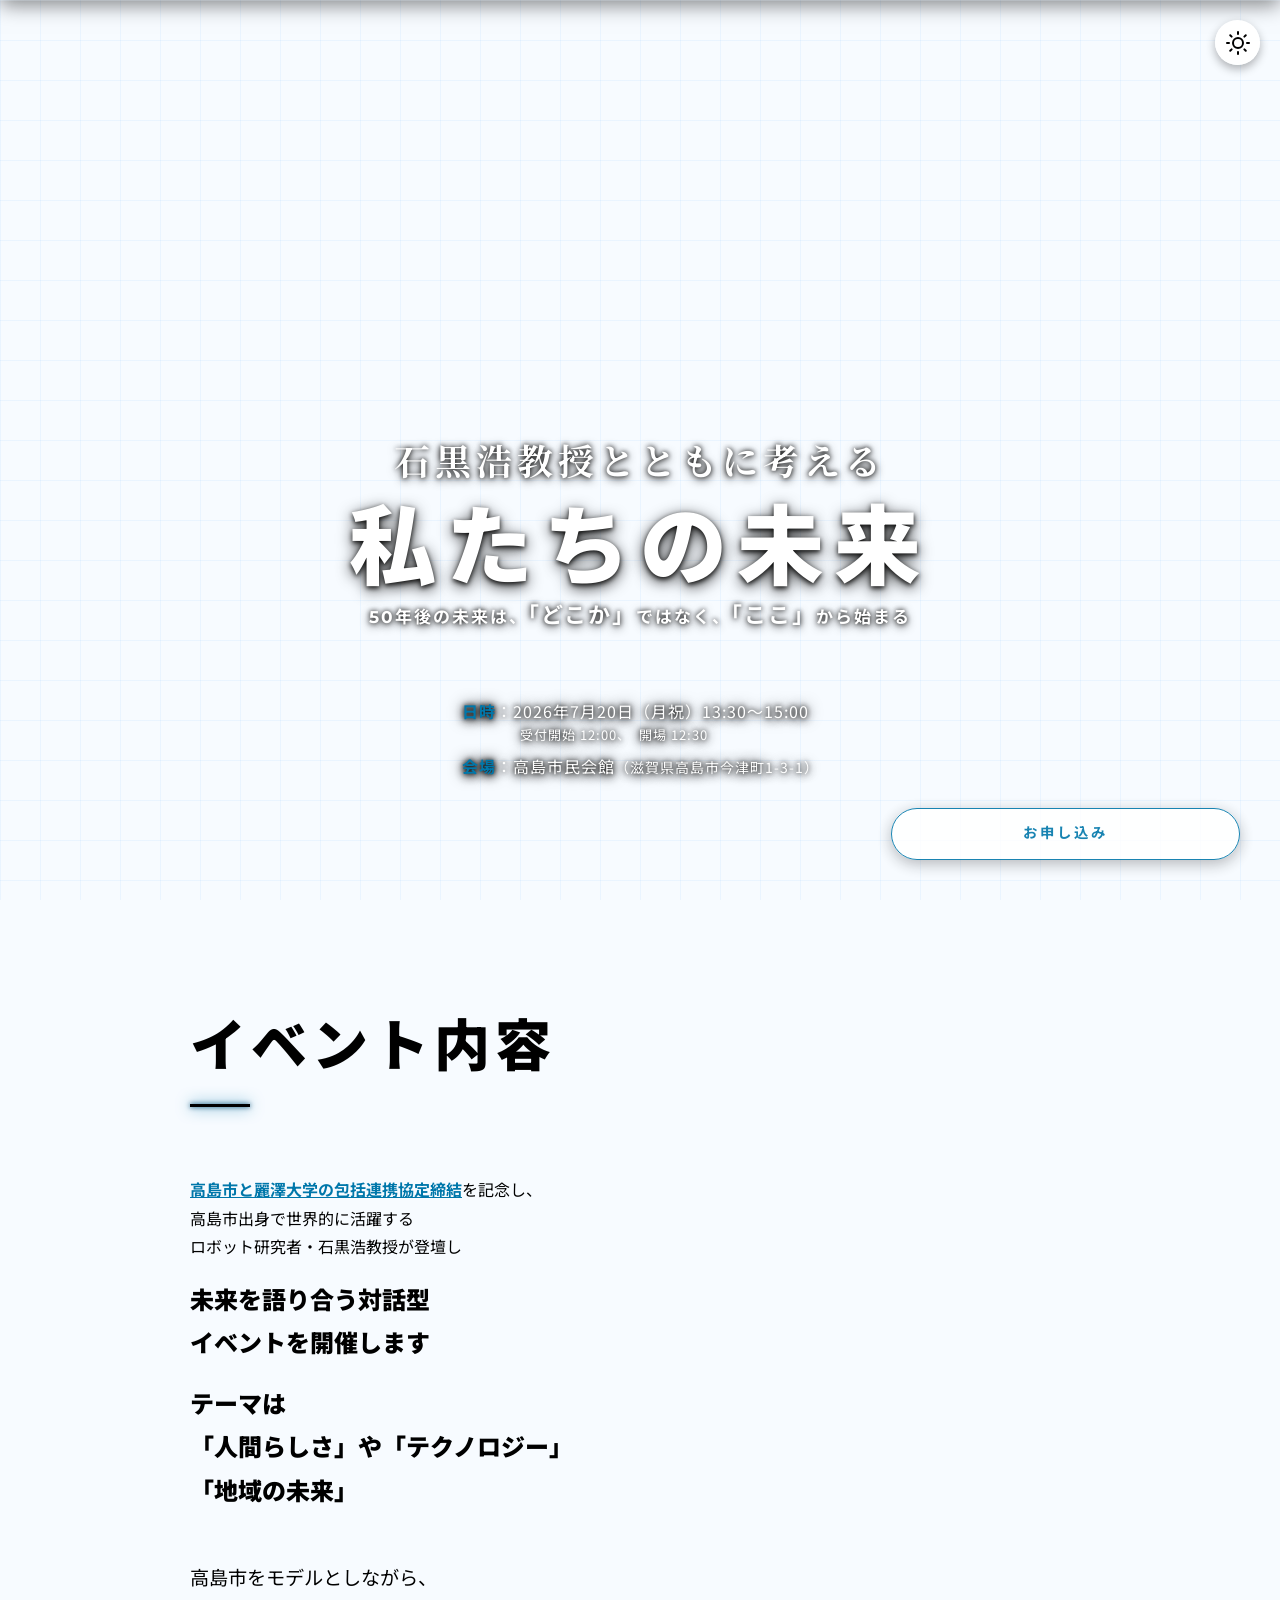
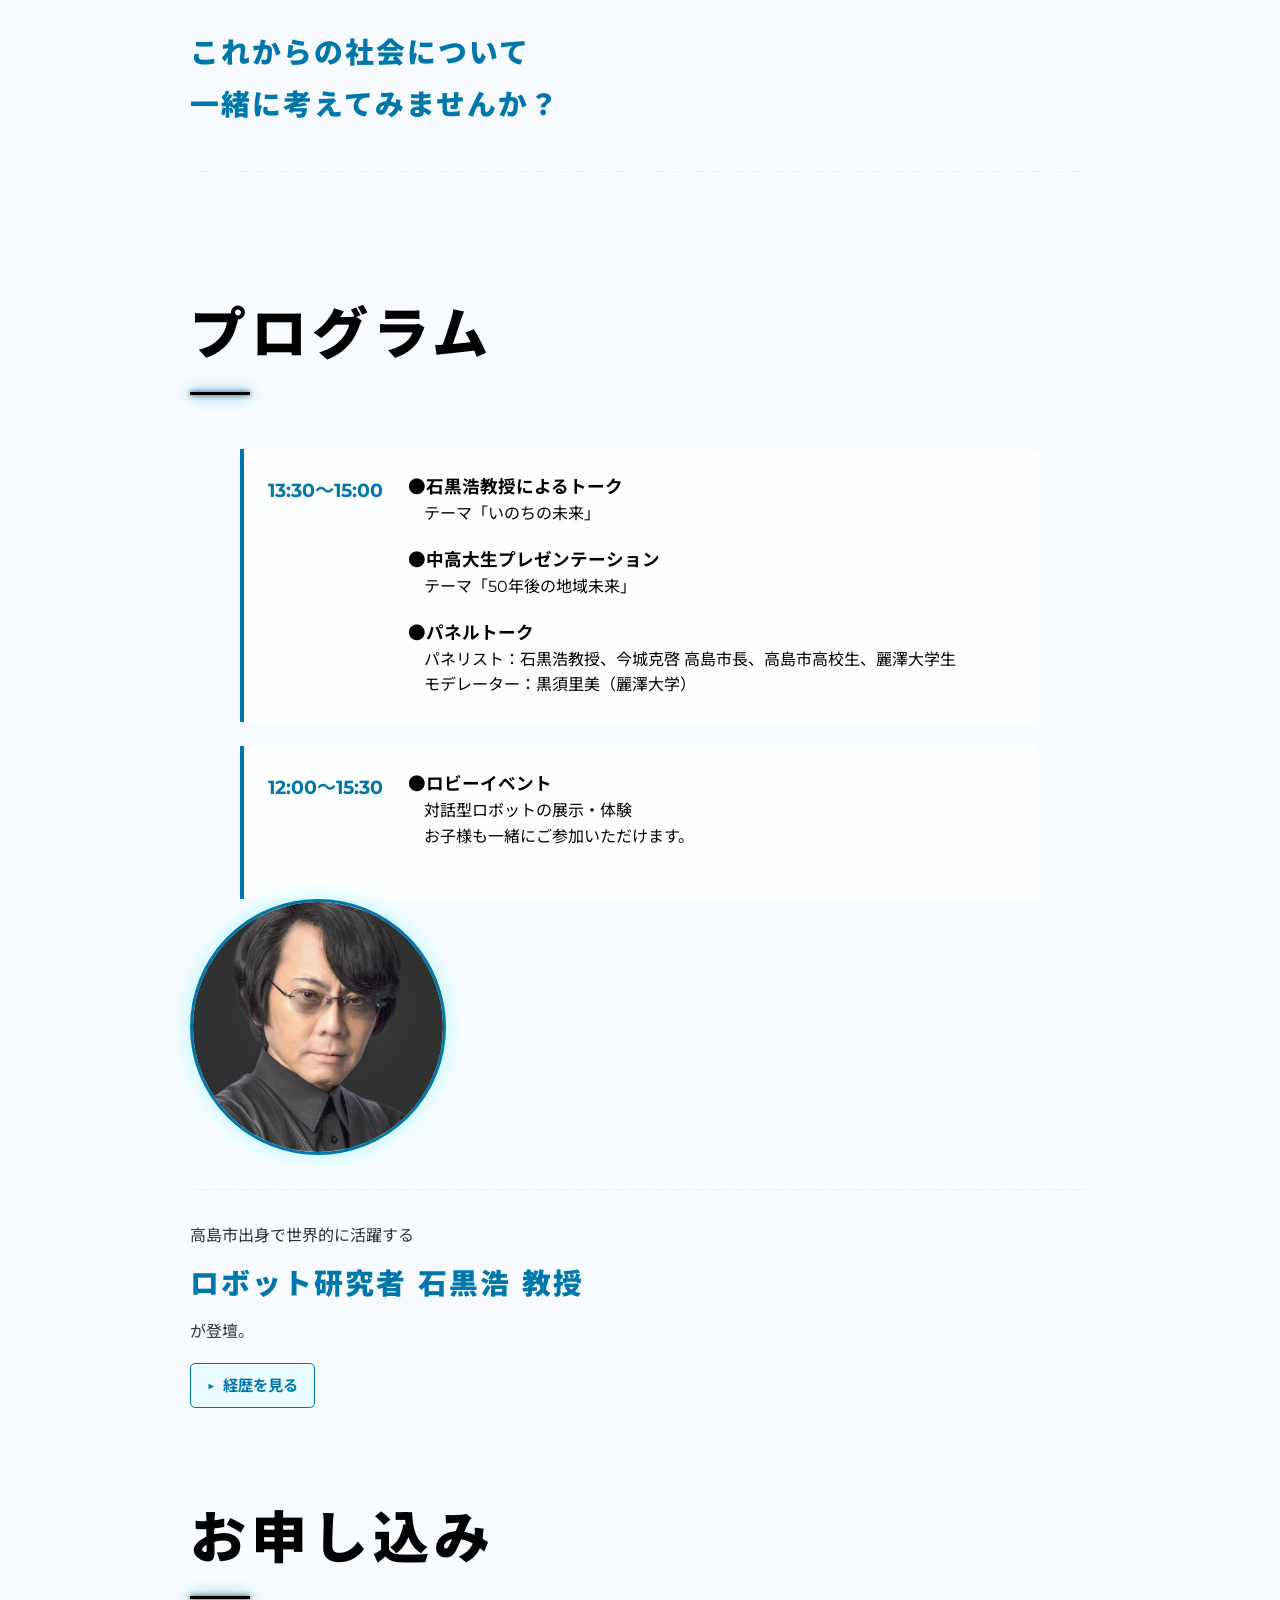
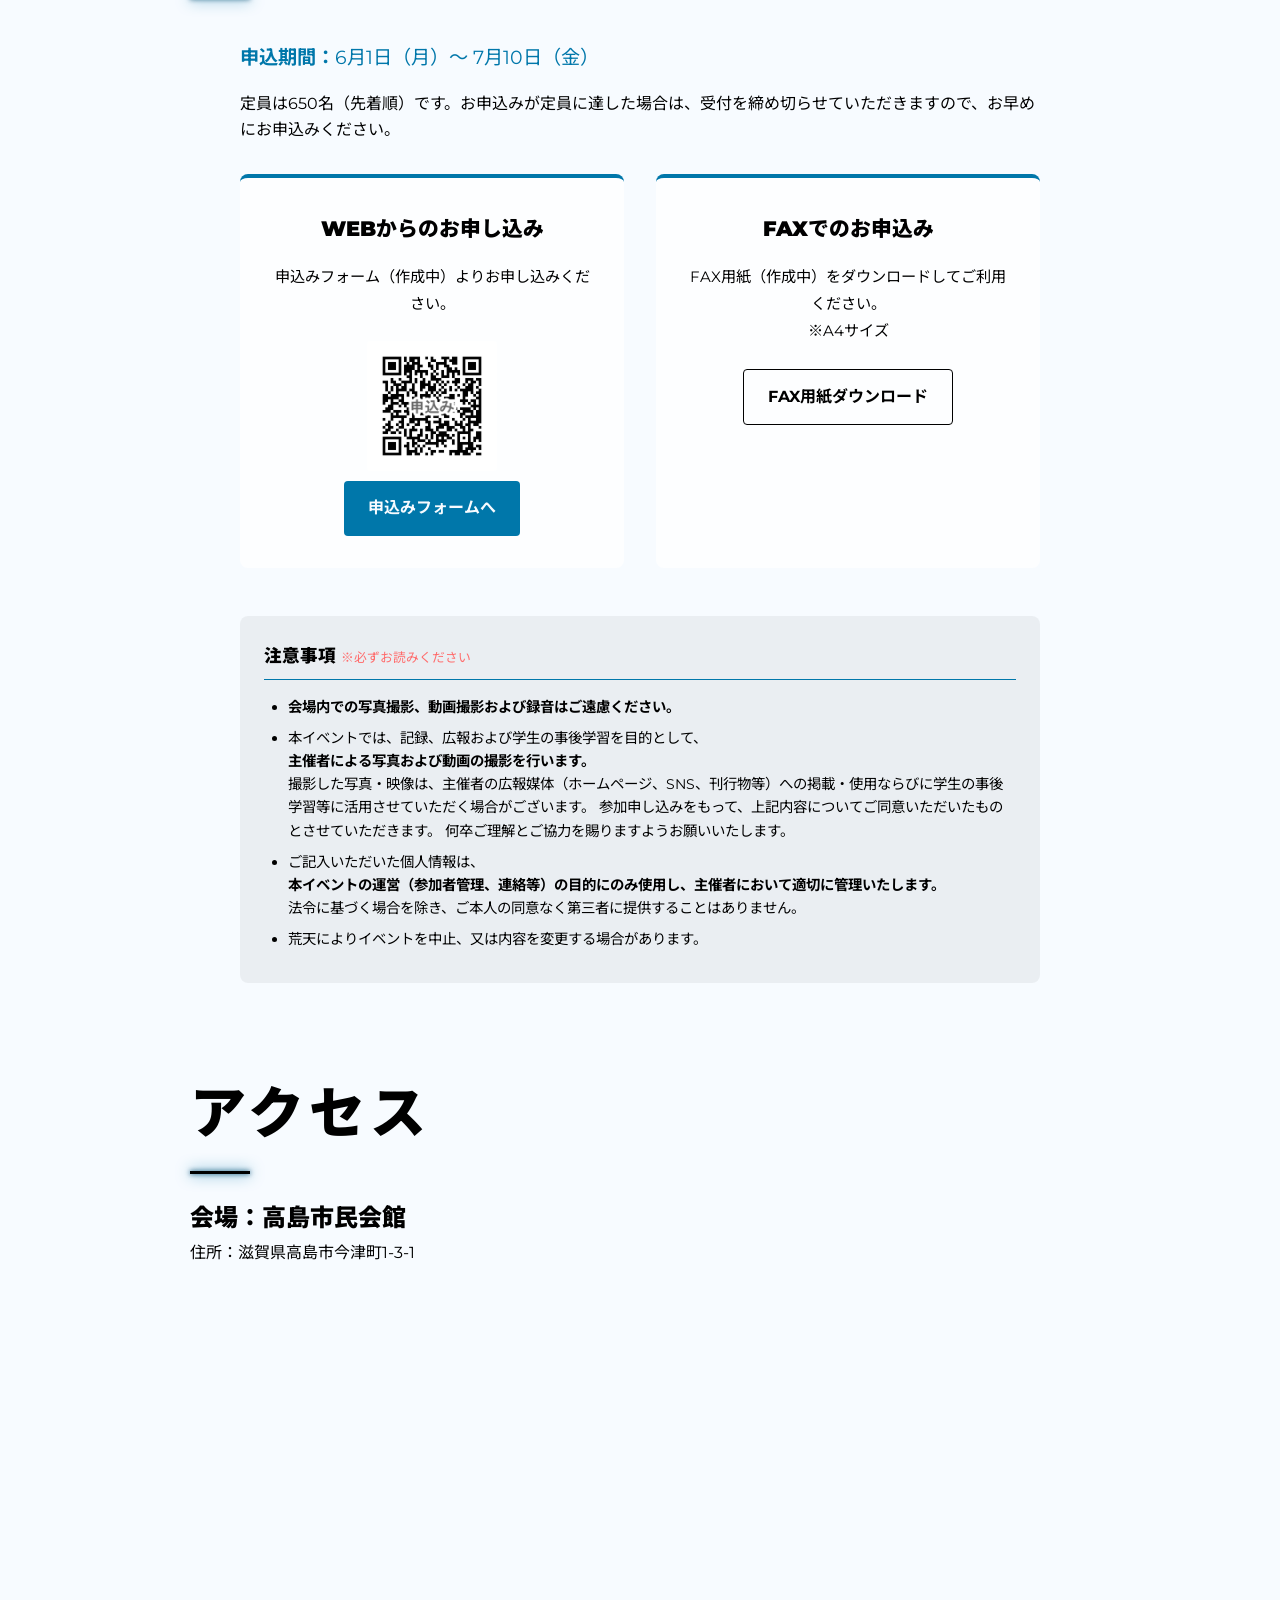
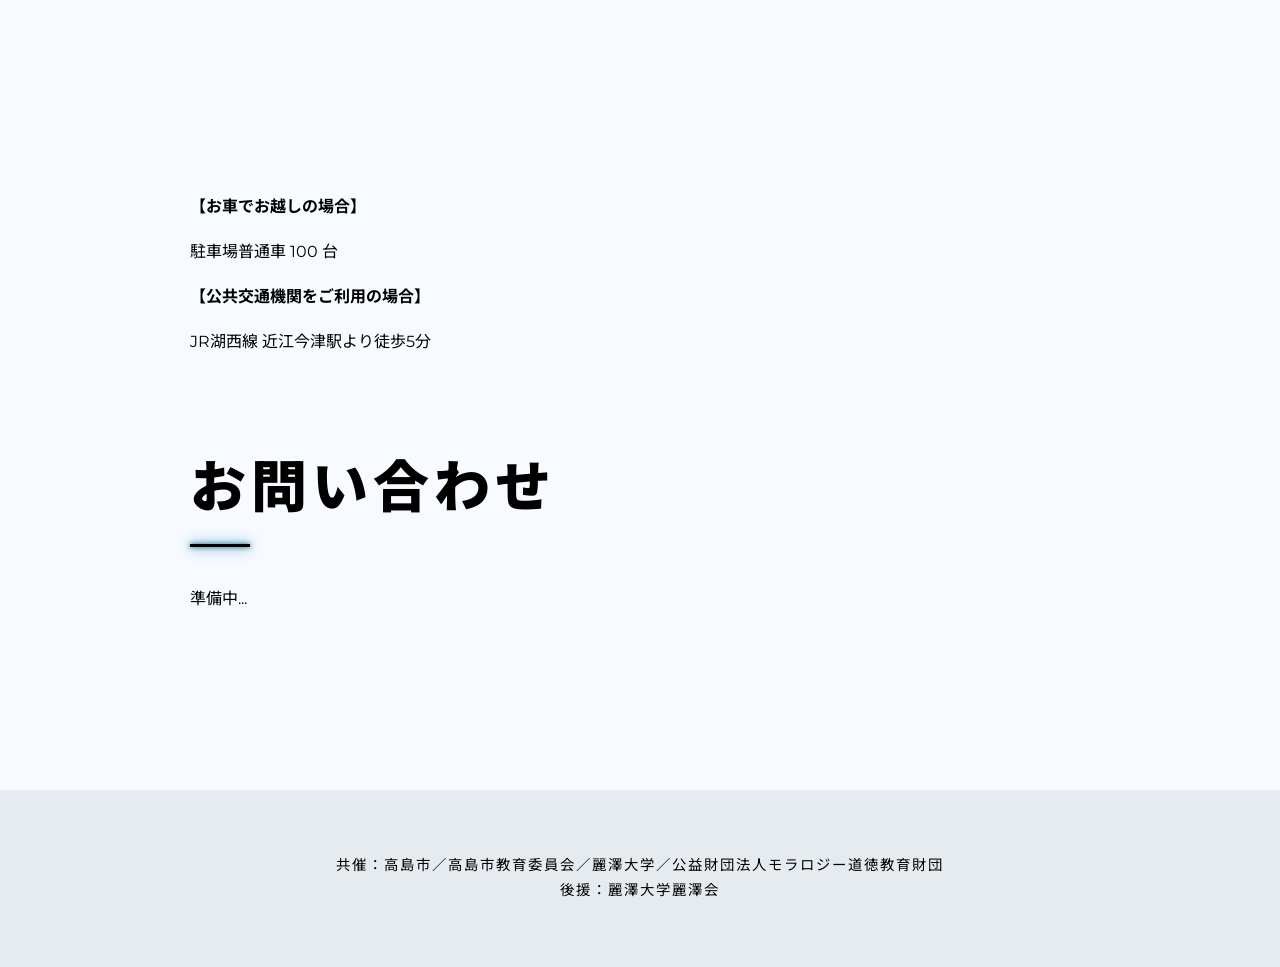
==== commit 4958381d: "CSSとJavaScriptのパスを修正" ====
--- a/index.html
+++ b/index.html
@@ -6,16 +6,16 @@
     <title>私たちの未来ホームページ</title>
     <!-- Google Fontsを追加してモダンなタイポグラフィへ -->
     <link href="https://fonts.googleapis.com/css2?family=Montserrat:wght@400;700;900&family=Noto+Sans+JP:wght@300;400;700;900&family=Noto+Serif+JP:wght@400;700&display=swap" rel="stylesheet">
-    <link rel="stylesheet" href="style.css">
-    <script src="script.js" defer></script>
+    <link rel="stylesheet" href="./css/style.css">
+    <script src="./js/script.js" defer></script>
 </head>
 <body>
 
-    <div class="hamburger" id="hamburger">
-    <span></span>
-    <span></span>
-    <span></span>
-    </div>
+    <button class="hamburger" id="hamburger" aria-controls="top-nav" aria-expanded="false" aria-label="メニューを開く">
+        <span></span>
+        <span></span>
+        <span></span>
+    </button>
 
     <!-- 上部固定ナビゲーション（タブ） -->
     <nav class="top-nav" id="top-nav">
--- a/css/style.css
+++ b/css/style.css
@@ -0,0 +1,904 @@
+/* =====================
+   Hamburger Menu Styles
+   ===================== */
+.hamburger {
+    display: none;
+    position: fixed;
+    top: 1.2rem;
+    left: 1.5rem;
+    z-index: 200;
+    width: 40px;
+    height: 40px;
+    flex-direction: column;
+    justify-content: center;
+    align-items: center;
+    cursor: pointer;
+    background: rgba(0,0,0,0.05);
+    border-radius: 8px;
+    transition: background 0.2s;
+}
+.hamburger span {
+    display: block;
+    width: 28px;
+    height: 4px;
+    margin: 4px 0;
+    background: var(--accent);
+    border-radius: 2px;
+    transition: all 0.3s;
+}
+.hamburger.active span:nth-child(1) {
+    transform: translateY(8px) rotate(45deg);
+}
+.hamburger.active span:nth-child(2) {
+    opacity: 0;
+}
+.hamburger.active span:nth-child(3) {
+    transform: translateY(-8px) rotate(-45deg);
+}
+
+@media (max-width: 768px) {
+    .hamburger {
+        display: flex;
+    }
+    .top-nav {
+        top: 0;
+    }
+}
+
+@media (min-width: 769px) {
+    .hamburger {
+        display: none !important;
+    }
+}
+:root {
+    --bg-color: #04050a; /* より深い宇宙/サイバー空間の黒 */
+    --bg-grid: rgba(0, 240, 255, 0.03); /* サイバーなグリッド線 */
+    --text-main: #b8c6dc;
+    --text-highlight: #ffffff;
+    --accent: #00f0ff; /* ネオンブルー */
+    --accent-dark: #0080aa;
+    --accent-glow: rgba(0, 240, 255, 0.6); /* 光彩エフェクト用 */
+    --poster-width: 100%; /* ポスターの横幅（ここで調整可能: 例 100%, 800px, contain） */
+    --poster-height: auto; /* ポスターの縦幅 */
+
+    /* ヒーローテキストやコンポーネント背景の変数化 */
+    --hero-text-color: #ffffff;
+    --hero-text-shadow: 0 2px 10px rgba(0, 0, 0, 0.9), 0 0 5px #000000, 0 0 15px #000000;
+    --hero-text-shadow-light: 0 2px 10px rgba(0, 0, 0, 0.8), 0 0 5px rgba(0, 0, 0, 0.9);
+    --hero-glitch-shadow: 0 4px 15px rgba(0, 0, 0, 0.8), 0 2px 5px rgba(0, 0, 0, 0.9);
+    --panel-bg: rgba(0, 20, 35, 0.4);
+    --nav-bg: rgba(11, 12, 16, 0.95);
+    --footer-bg: #060608;
+    --scroll-btn-bg: rgba(11, 12, 16, 0.8);
+}
+
+/* --- ライトテーマ設定 --- */
+:root.light-theme {
+    --bg-color: #f7fbff; /* 明るい背景 */
+    --bg-grid: rgba(0, 128, 255, 0.05); /* うっすら青いグリッド */
+    --text-main: #000000; /* 暗い文字 */
+    --text-highlight: #000000; /* より暗い見出し */
+    --accent: #0077aa; /* 落ち着いた青 */
+    --accent-dark: #004466;
+
+    --panel-bg: rgba(255, 255, 255, 0.8);
+    --nav-bg: rgba(255, 255, 255, 0.95);
+    --footer-bg: #e6ebf0;
+    --scroll-btn-bg: rgba(255, 255, 255, 0.9);
+}
+
+html {
+    width: 100%;
+    overflow-x: hidden; /* スマホで横揺れ（横スクロール）するのを防ぐ */
+}
+
+body {
+    font-family: 'Montserrat', 'Noto Sans JP', sans-serif;
+    margin: 0;
+    width: 100%;
+    color: var(--text-main);
+    background-color: var(--bg-color);
+    background-image: 
+        linear-gradient(var(--bg-grid) 1px, transparent 1px),
+        linear-gradient(90deg, var(--bg-grid) 1px, transparent 1px);
+    background-size: 40px 40px; /* グリッドの大きさ */
+    background-attachment: fixed;
+    line-height: 1.8;
+    overflow-x: hidden;
+}
+
+/* ==================
+   Theme Toggle Button
+   ================== */
+.theme-toggle {
+    position: fixed;
+    top: 20px;
+    right: 20px;
+    background: var(--nav-bg);
+    border: 1px solid var(--event-border);
+    color: var(--text-highlight);
+    border-radius: 50%;
+    width: 45px;
+    height: 45px;
+    display: flex;
+    justify-content: center;
+    align-items: center;
+    cursor: pointer;
+    z-index: 1000;
+    box-shadow: 0 4px 10px rgba(0, 0, 0, 0.3);
+    transition: all 0.3s ease;
+}
+
+.theme-toggle:hover {
+    transform: scale(1.1);
+}
+
+.theme-toggle svg {
+    transition: stroke 0.3s;
+}
+
+/* Typography & Layout */
+h1, h2, h3 {
+    margin: 0;
+    color: var(--text-highlight);
+    font-weight: 900;
+}
+
+a {
+  color: var(--accent); /* 好きな色に変更 */
+}
+
+.hero {
+    position: relative;
+    height: 100vh;
+    background-image: url(./images/Poster_CL.jpg); /* ポスター画像 */
+    background-size: var(--poster-width) var(--poster-height); /* 上の設定(root)でサイズ変更可能 */
+    background-position: center;
+    background-repeat: no-repeat; /* 画像の繰り返しを無効化 */
+    display: flex;
+    justify-content: center;
+    align-items: center;
+    text-align: center;
+    overflow: hidden;
+    
+    /* 登場時だけフェードインするアニメーション */
+    opacity: 0;
+    animation: heroFadeIn 2s ease-out forwards;
+}
+
+@keyframes heroFadeIn {
+    from {
+        opacity: 0;
+    }
+    to {
+        opacity: 1;
+    }
+}
+
+.hero-content {
+    padding: 3rem 6rem;
+    margin-top: 35vh; /* テキスト全体を少しだけ下寄りに配置 */
+    z-index: 10;
+}
+
+/* Glitch Effect on Title / ネオンのグロー */
+.subtitle-top {
+    font-size: 36px;
+    color: var(--hero-text-color);
+    font-family: 'Noto Serif JP', serif;
+    letter-spacing: 5px;
+    margin-bottom: 0; /* 間隔を狭めるため変更 */
+    font-weight: 700;
+    text-shadow: var(--hero-text-shadow-light);
+    transition: color 0.3s, text-shadow 0.3s;
+}
+
+.glitch {
+    font-size: 87px;
+    margin: 0;
+    position: relative;
+    color: var(--hero-text-color);
+    font-family: 'Noto Sans JP', sans-serif;
+    letter-spacing: 10px;
+    font-weight: 900;
+    line-height: 1.1; /* 余分な空白を削る */
+    text-shadow: var(--hero-glitch-shadow);
+    transition: color 0.3s, text-shadow 0.3s;
+}
+
+/* 少しサイバーパンク/デジタルなサブタイトル */
+.subtitle-bottom {
+    margin-top: 0.5rem; /* 間隔を狭めるため変更 */
+    color: var(--hero-text-color);
+    font-weight: 700;
+    letter-spacing: 2px;
+    text-shadow: var(--hero-text-shadow-light);
+    transition: color 0.3s, text-shadow 0.3s;
+}
+
+.subtitle-bottom .text-s {
+    font-size: 17px;
+    color: var(--hero-text-color);
+    transition: color 0.3s;
+}
+
+.subtitle-bottom .text-m {
+    font-size: 22px;
+    color: var(--hero-text-color);
+    transition: color 0.3s;
+}
+
+/* イベント情報（日時・会場など） */
+.event-info {
+    margin-top: 2.5rem;
+    padding-top: 1.5rem;
+    border-top: 1px solid var(--event-border);
+    text-align: left;
+    display: inline-block;
+    color: var(--hero-text-color);
+    font-family: 'Noto Sans JP', sans-serif;
+    text-shadow: var(--hero-text-shadow);
+    line-height: 1.4;
+    transition: color 0.3s, text-shadow 0.3s, border-color 0.3s;
+}
+
+.event-info p {
+    margin: 0 0 10px 0;
+    font-size: 16px;
+    letter-spacing: 1px;
+}
+
+.event-info strong {
+    color: var(--accent); /* タイトル部分をネオンブルーに */
+}
+
+.event-time-sub {
+    font-size: 13px;
+    display: inline-block;
+    margin-left: 4.5em; /* 日時の後に合わせるためのインデント */
+    opacity: 0.9;
+}
+
+.event-venue-sub {
+    font-size: 14px;
+    opacity: 0.9;
+}
+
+/* Scroll indicator / Back to Top button */
+.scroll-indicator {
+    position: fixed; /* スクロールに追従させるため absolute から fixed に変更 */
+    bottom: 40px;
+    right: 40px;
+    z-index: 90; /* 他の要素より上に表示 */
+    color: var(--text-main);
+    font-size: 0.9rem;
+    letter-spacing: 3px;
+    text-transform: uppercase;
+    display: flex;
+    flex-direction: column;
+    align-items: center;
+    gap: 10px;
+    opacity: 0.7;
+    cursor: pointer;
+    transition: all 0.3s ease;
+}
+
+.scroll-indicator.is-totop {
+    background-color: var(--scroll-btn-bg);
+    border: 1px solid var(--accent);
+    border-radius: 50px; /* 丸みをつけてボタンらしくする */
+    padding: 12px 131px;
+    color: var(--accent);
+    opacity: 0.9;
+    gap: 0;
+    font-weight: 700;
+    box-shadow: 0 4px 15px rgba(0, 0, 0, 0.3); /* 浮いているような影 */
+}
+
+.scroll-indicator:focus {
+    outline: none;
+}
+
+
+.scroll-indicator.is-totop:hover {
+    background-color: var(--accent);
+    color: var(--bg-color);
+    transform: translateY(-5px); /* ホバー時に少し浮くアニメーション */
+}
+
+.scroll-indicator.is-totop::after {
+    display: none; /* 上に戻るボタンの時はスクロール用の縦線を非表示 */
+}
+
+.scroll-indicator::after {
+    content: '';
+    width: 2px;
+    height: 30px;
+    background-color: var(--accent);
+    animation: scroll-line 2s infinite ease-in-out;
+}
+
+@keyframes scroll-line {
+    0% { transform: scaleY(0); transform-origin: top; }
+    50% { transform: scaleY(1); transform-origin: top; }
+    50.1% { transform: scaleY(1); transform-origin: bottom; }
+    100% { transform: scaleY(0); transform-origin: bottom; }
+}
+
+main {
+    position: relative;
+    background-color: var(--bg-color);
+    padding: 6rem 2rem;
+    z-index: 20;
+}
+
+.details-section {
+    max-width: 900px;
+    margin: 0 auto;
+}
+
+.details-section > div {
+    margin-bottom: 5rem;
+    width: 100%;
+}
+
+/* 画像やiframe(Googleマップなど)がスマホの横幅をはみ出すのを防ぐ */
+img {
+    max-width: 100%;
+    height: auto;
+}
+
+/* デフォルト（スマホ） */
+iframe {
+    max-width: 600px;
+    height: 400px;
+    width: 100%;
+}
+
+/* PC用（画面幅が768px以上など） */
+@media (min-width: 768px) {
+    iframe {
+        max-width: 500px;
+        height: 500px;
+    }
+}
+
+h2 {
+    font-size: 3.5rem;
+    margin-bottom: 2rem;
+    position: relative;
+    display: inline-block;
+    letter-spacing: 5px;
+    text-transform: uppercase;
+}
+
+
+
+h2::after {
+    content: '';
+    position: absolute;
+    bottom: -10px;
+    left: 0;
+    width: 60px;
+    height: 3px;
+    background: var(--text-highlight);
+    box-shadow: 0 0 15px var(--accent), 0 0 5px var(--accent-dark); /* 線自体にホログラムの光沢 */
+    transition: width 0.4s ease;
+}
+
+h2:hover::after {
+    width: 100%;
+}
+
+/* About Section Styles */
+.about-layout {
+    display: flex;
+    align-items: flex-start; /* 縦中央(center)だと展開時に画像が動くため、上揃えに固定する */
+    justify-content: center;
+    gap: 3rem;
+    margin-top: 2rem;
+    text-align: left;
+}
+
+.about-image {
+    flex: 0 0 250px; /* 画像エリアの幅を固定 */
+    display: flex;
+    justify-content: center;
+    margin-top: 5rem; /* テキスト全体の「中央付近」に見える位置まで、固定の余白で押し下げる */
+}
+
+.about-text {
+    flex: 1; /* 残りのスペースを利用 */
+}
+
+.about-lead {
+    font-size: 1.2rem;
+    color: var(--text-highlight);
+    margin-bottom: 2rem;
+    transition: color 0.3s;
+    line-height: 1.8;
+}
+
+.about-lead strong {
+    color: var(--accent);
+}
+
+.ishiguro-image {
+    width: 250px;
+    height: 250px;
+    object-fit: cover;
+    border-radius: 50%;
+    border: 3px solid var(--accent);
+    box-shadow: 0 0 20px rgba(0, 240, 255, 0.3);
+}
+
+.speaker-text {
+    text-align: left;
+    margin-bottom: 2rem;
+    padding-bottom: 1.5rem;
+    border-bottom: 1px dashed rgba(0, 240, 255, 0.2);
+}
+
+.speaker-intro, .speaker-outro {
+    font-size: 1rem;
+    margin: 0;
+    opacity: 0.8;
+}
+
+.speaker-name {
+    font-size: 1.8rem;
+    color: var(--accent);
+    margin: 0.5rem 0;
+    letter-spacing: 2px;
+}
+
+.speaker-details {
+    margin-top: 1rem;
+}
+
+.speaker-details summary {
+    cursor: pointer;
+    font-size: 0.95rem;
+    color: var(--accent);
+    font-weight: 700;
+    display: inline-flex;
+    align-items: center;
+    gap: 0.5rem;
+    padding: 0.5rem 1rem;
+    border: 1px solid var(--accent);
+    border-radius: 5px;
+    background: rgba(0, 240, 255, 0.05);
+    transition: all 0.3s ease;
+    list-style: none; /* デフォルトの矢印を消す */
+}
+
+/* Chrome向け・デフォルトの矢印を消す */
+.speaker-details summary::-webkit-details-marker {
+    display: none;
+}
+
+.speaker-details summary:hover {
+    background: var(--accent);
+    color: var(--bg-color);
+}
+
+.speaker-details summary::before {
+    content: '▶';
+    font-size: 0.8rem;
+    transition: transform 0.3s ease;
+}
+
+/* 開いたときの矢印の向き */
+.speaker-details[open] summary::before {
+    transform: rotate(90deg);
+}
+
+.speaker-bio {
+    margin-top: 1rem;
+    padding: 1rem;
+    font-size: 0.95rem;
+    background: var(--panel-bg);
+    border-left: 3px solid var(--accent);
+    border-radius: 0 5px 5px 0;
+    line-height: 1.8;
+    color: var(--text-main);
+    animation: fadeIn 0.4s ease-in-out;
+}
+
+.speaker-bio p {
+    margin: 0;
+}
+
+@keyframes fadeIn {
+    from { opacity: 0; transform: translateY(-10px); }
+    to { opacity: 1; transform: translateY(0); }
+}
+
+.about-desc {
+    font-size: 1.1rem;
+    color: var(--text-main);
+    transition: color 0.3s;
+    line-height: 1.8;
+}
+
+/* Program Section Styles */
+.program-list {
+    margin-top: 2rem;
+    display: flex;
+    flex-direction: column;
+    gap: 1.5rem;
+    max-width: 800px;
+    margin-left: auto;
+    margin-right: auto;
+    text-align: left;
+}
+
+.program-item {
+    display: flex;
+    flex-wrap: wrap;
+    background: var(--panel-bg);
+    border-left: 4px solid var(--accent);
+    padding: 1.5rem;
+    border-radius: 0 8px 8px 0;
+    transition: transform 0.3s, box-shadow 0.3s;
+}
+
+.program-item:hover {
+    transform: translateY(-3px);
+    box-shadow: 0 4px 15px rgba(0, 240, 255, 0.1);
+}
+
+.program-time {
+    font-weight: 700;
+    color: var(--accent);
+    font-size: 1.2rem;
+    width: 140px;
+    flex-shrink: 0;
+    margin-bottom: 1rem;
+}
+
+.program-content {
+    flex-grow: 1;
+    color: var(--text-main);
+    line-height: 1.6;
+}
+
+.program-content p {
+    margin-top: 0;
+    margin-bottom: 1.2rem;
+}
+
+.program-content p:last-child {
+    margin-bottom: 0;
+}
+
+.program-content strong {
+    color: var(--text-highlight);
+    font-size: 1.1rem;
+}
+
+.info-list {
+    list-style: none;
+    padding: 2rem;
+    background: var(--panel-bg); /* 未来的な暗いパネル */
+    border: 1px solid rgba(0, 240, 255, 0.15); /* ネオン枠 */
+    border-radius: 12px;
+    backdrop-filter: blur(10px);
+    box-shadow: 0 8px 32px 0 rgba(0, 0, 0, 0.4);
+    transition: background-color 0.3s;
+}
+
+.info-list li {
+    display: flex;
+    align-items: center;
+    border-bottom: 1px solid rgba(0, 240, 255, 0.1);
+    padding: 1.5rem 1rem;
+    transition: all 0.3s ease;
+}
+
+.info-list li:hover {
+    background-color: rgba(0, 240, 255, 0.05); /* サイバーブルーのハイライト */
+    padding-left: 2rem; /* スライドして強調 */
+    border-color: var(--accent);
+}
+
+.info-list .label {
+    width: 120px;
+    font-weight: 700;
+    color: var(--text-highlight);
+    font-size: 1.1rem;
+}
+
+.info-list .value {
+    font-size: 1.1rem;
+    word-break: break-word; /* 長いテキスト(URLなど)が枠をはみ出すのを防ぐ */
+}
+
+/* Registration Section Styles */
+.registration-content {
+    max-width: 800px;
+    margin: 0 auto;
+    text-align: left;
+}
+
+.registration-period {
+    font-size: 1.2rem;
+    color: var(--accent);
+    margin-bottom: 1rem;
+}
+
+.registration-desc {
+    margin-bottom: 2rem;
+    line-height: 1.6;
+}
+
+.registration-methods {
+    display: flex;
+    gap: 2rem;
+    margin-bottom: 3rem;
+}
+
+.registration-method {
+    flex: 1;
+    background: var(--panel-bg);
+    padding: 2rem;
+    border-radius: 8px;
+    border-top: 4px solid var(--accent);
+    text-align: center;
+}
+
+.registration-method h3 {
+    margin-top: 0;
+    color: var(--text-main);
+    font-size: 1.3rem;
+}
+
+.registration-method p {
+    font-size: 0.95rem;
+    margin-bottom: 1.5rem;
+}
+
+.btn-primary, .btn-secondary {
+    display: inline-block;
+    padding: 0.8rem 1.5rem;
+    border-radius: 4px;
+    text-decoration: none;
+    font-weight: bold;
+    transition: all 0.3s;
+}
+
+.btn-primary {
+    background: var(--accent);
+    color: var(--bg-color);
+}
+
+.btn-primary:hover {
+    background: #fff;
+    color: var(--bg-color);
+}
+
+.btn-secondary {
+    background: transparent;
+    border: 1px solid var(--text-main);
+    color: var(--text-main);
+}
+
+.btn-secondary:hover {
+    background: var(--text-main);
+    color: var(--bg-color);
+}
+
+.registration-notes {
+    background: rgba(0, 0, 0, 0.2);
+    padding: 1.5rem;
+    border-radius: 8px;
+    font-size: 0.9rem;
+}
+
+.light-theme .registration-notes {
+    background: rgba(0, 0, 0, 0.05);
+}
+
+.registration-notes h3 {
+    margin-top: 0;
+    font-size: 1.1rem;
+    border-bottom: 1px solid var(--accent);
+    padding-bottom: 0.5rem;
+    margin-bottom: 1rem;
+}
+
+.registration-notes h3 span {
+    font-size: 0.8rem;
+    color: #ff6b6b;
+    font-weight: normal;
+}
+
+.registration-notes ul {
+    margin: 0;
+    padding-left: 1.5rem;
+}
+
+.registration-notes li {
+    margin-bottom: 0.5rem;
+    line-height: 1.6;
+}
+
+footer {
+    text-align: center;
+    padding: 3rem;
+    background-color: var(--footer-bg);
+    color: var(--text-main);
+    font-size: 0.9rem;
+    letter-spacing: 2px;
+    transition: background-color 0.3s;
+}
+
+/* ----- Animation Classes (JS triggers these) ----- */
+.animate-on-scroll {
+    opacity: 0;
+    transition: all 0.8s cubic-bezier(0.165, 0.84, 0.44, 1);
+}
+
+.fade-up {
+    transform: translateY(40px);
+}
+
+.fade-left {
+    transform: translateX(-40px);
+}
+
+/* Applied by JS Intersect.observer */
+.animate-on-scroll.is-visible {
+    opacity: 1;
+    transform: translate(0) scale(1);
+}
+
+/* Stagger delays */
+.delay-1 { transition-delay: 0.2s; }
+.delay-2 { transition-delay: 0.4s; }
+
+/* ----- Top Navigation (Tabs) ----- */
+.top-nav {
+    position: fixed;
+    top: 0;
+    left: 0;
+    width: 100%;
+    background: var(--nav-bg);
+    backdrop-filter: blur(10px);
+    z-index: 100;
+    padding: 1rem 0;
+    box-shadow: 0 4px 20px rgba(0, 0, 0, 0.5);
+    transform: translateY(-100%);
+    transition: transform 0.4s ease, background-color 0.3s;
+    border-bottom: 1px solid rgba(255, 255, 255, 0.05);
+}
+
+.top-nav img {
+    width: 200px;
+    height: 70px;
+}
+
+.top-nav.is-scrolled {
+    transform: translateY(0); /* スクロールすると上部から降りてくる */
+}
+
+.top-nav ul {
+    list-style: none;
+    margin: 0;
+    padding: 0;
+    display: flex;
+    align-items: center;
+    justify-content: center;
+    gap: 3rem;
+}
+
+.top-nav ul li a {
+    color: var(--text-main);
+    text-decoration: none;
+    font-size: 1.1rem;
+    font-weight: 700;
+    letter-spacing: 2px;
+    padding-bottom: 5px;
+    border-bottom: 2px solid transparent;
+    transition: all 0.3s ease;
+}
+
+.top-nav ul li a:hover {
+    color: var(--accent);
+    border-bottom: 2px solid var(--accent); /* ホバー時にタブっぽい下線が付く */
+}
+
+
+/* スマホ用 */
+@media (max-width: 768px) {
+
+    .top-nav {
+        position: fixed;
+        top: 0;
+        left: 0;
+        width: 100%;          /* ← これ重要 */
+        height: 100vh;        /* ← 画面いっぱい */
+        background: var(--nav-bg);
+        
+        display: flex;
+        justify-content: center;
+        align-items: center;
+
+        transform: translateY(-100%);
+        opacity: 0;
+        transition: 0.3s;
+        pointer-events: none; /* 非表示のときはクリックを無効化 */
+    }
+
+    .top-nav.active {
+        transform: translateY(0);
+        opacity: 1;
+        pointer-events: auto; /* 表示のときはクリックを有効化 */
+    }
+
+    .top-nav ul {
+        flex-direction: column;
+        align-items: center;
+        gap: 2rem;
+    }
+
+    .top-nav ul li a {
+        font-size: 1.5rem;   /* 見やすく */
+    }
+    .apply-btn {
+        right: 20px;
+        bottom: 90px; /* 少し近づける */
+        padding: 10px 14px;
+        font-size: 0.9rem;
+    }
+}
+
+
+/* Responsive adjustments */
+@media (max-width: 768px) {
+    :root {
+        --poster-width: 300%; /* スマホなどの画面幅ではポスターを大きく表示 */
+    }
+    .hero-content { padding: 2rem 1rem; } 
+    .subtitle-top { font-size: 18px; letter-spacing: 2px; margin-bottom: 0; }
+    .glitch { font-size: 42px; letter-spacing: 3px; margin: 0; line-height: 1.1; }
+    .subtitle-bottom { margin-top: 0.2rem; }
+    .subtitle-bottom .text-s { font-size: 12px; }
+    .subtitle-bottom .text-m { font-size: 16px; }
+    
+    .event-info { margin-top: 1.5rem; padding-top: 1rem; width: 100%; text-align: center; }
+    .event-info p { font-size: 14px; text-align: center; }
+    .event-time-sub { margin-left: 0; font-size: 12px; display: block; }
+    .event-venue-sub { display: block; margin-top: 0.2rem; font-size: 12px; }
+
+    main { padding: 4rem 1rem; }
+    .details-section { text-align: center; }
+
+    h2 { font-size: 2.2rem; }
+    
+    .about-layout { flex-direction: column; gap: 2rem; align-items: center; text-align: center; }
+    .about-image { flex: 0 0 auto; margin-top: 0; order: 2; margin-bottom: -1rem; }
+    .about-text { display: contents; }
+    .about-lead { font-size: 1.1rem; text-align: center; order: 1; }
+    .speaker-text { text-align: center; order: 3; }
+    .about-desc { text-align: center; order: 4; }
+    .speaker-name { font-size: 1.5rem; }
+    .speaker-details { text-align: center; }
+    .speaker-bio { text-align: left; }
+
+    .program-item { flex-direction: column; padding: 1rem; align-items: center; text-align: center; }
+    .program-time { width: auto; margin-bottom: 0.5rem; }
+    .program-content { width: 100%; }
+
+    .registration-methods { flex-direction: column; gap: 1rem; }
+    .registration-notes ul { padding-left: 1rem; }
+
+    .info-list { padding: 1.5rem 1rem; text-align: center; } /* 余白縮小 */
+    .info-list li { flex-direction: column; align-items: center; gap: 0.5rem; padding-left: 0; }
+    .info-list li:hover { padding-left: 0; }
+    .info-list .label { width: auto; color: var(--accent); }
+    
+    .top-nav ul { gap: 0.3rem; }
+    .top-nav ul li a { font-size: 0.9rem; }
+    .scroll-indicator { right: 20px; }
+}
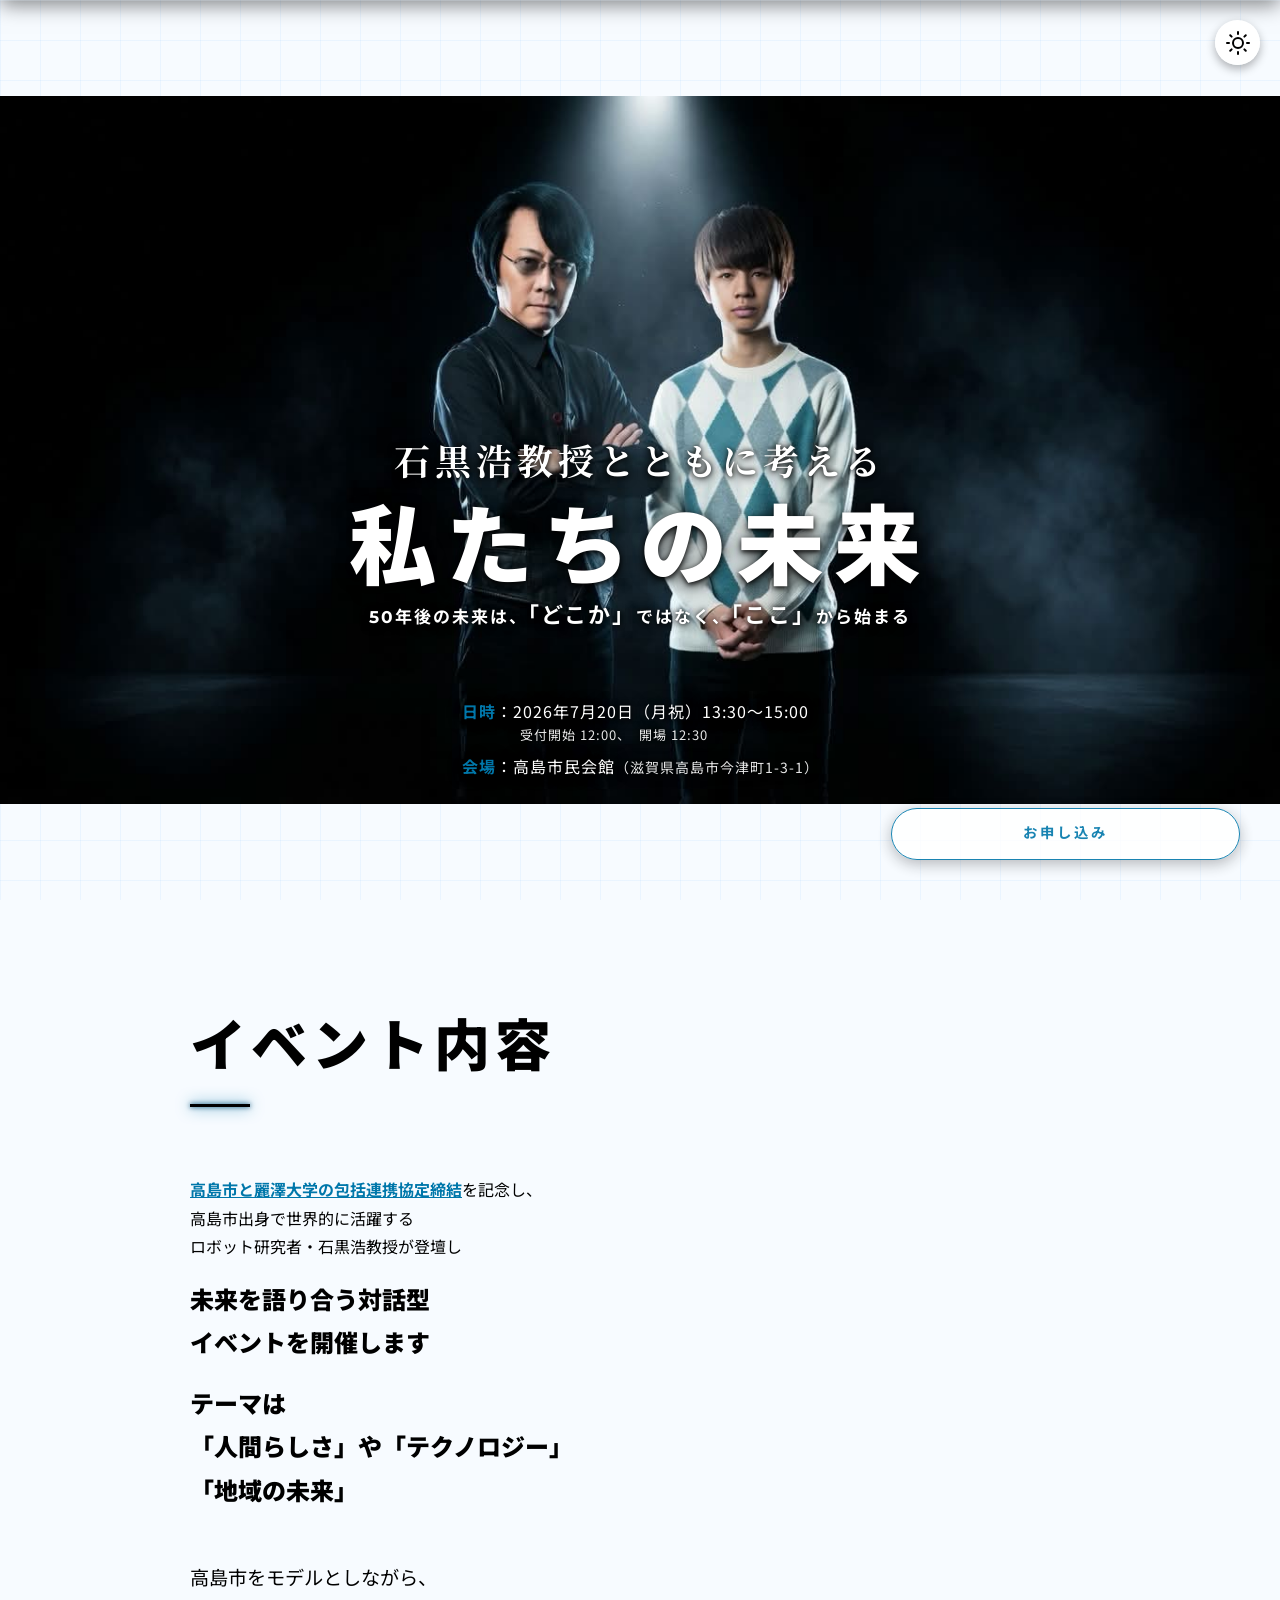
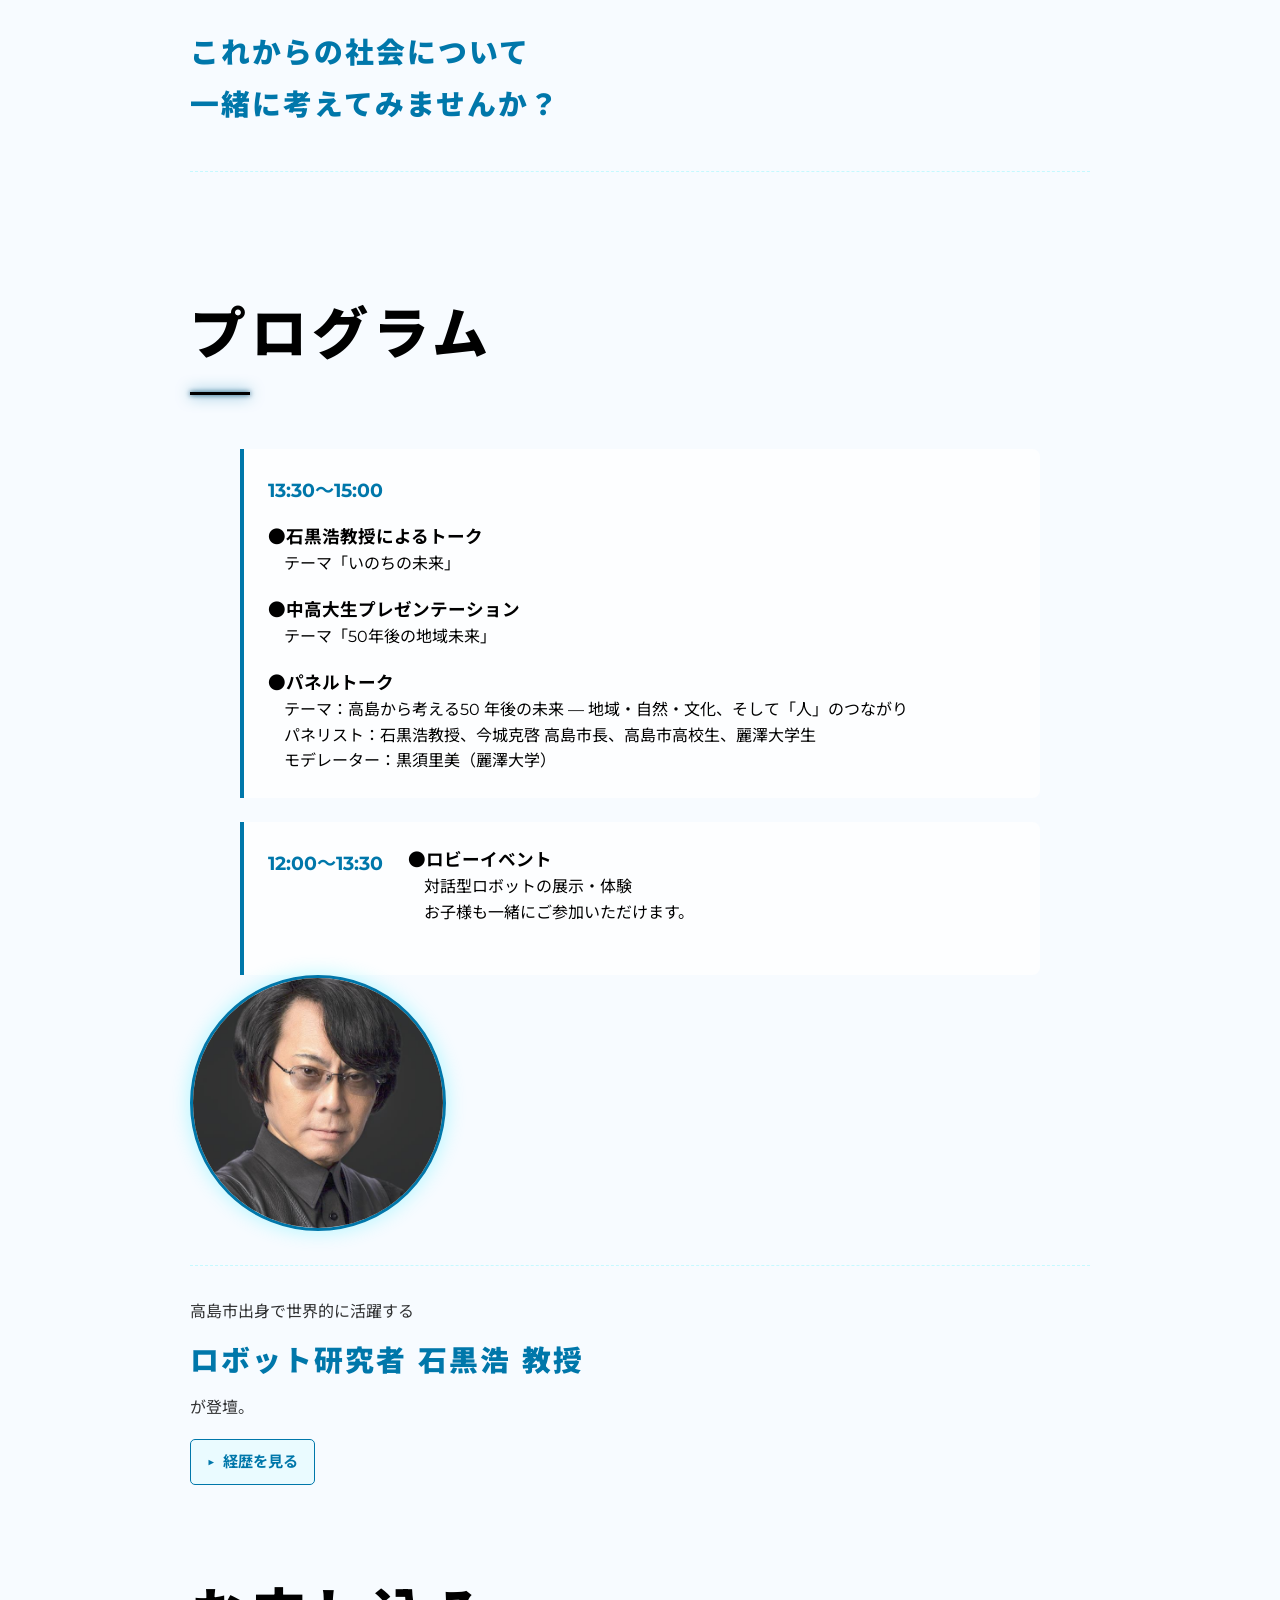
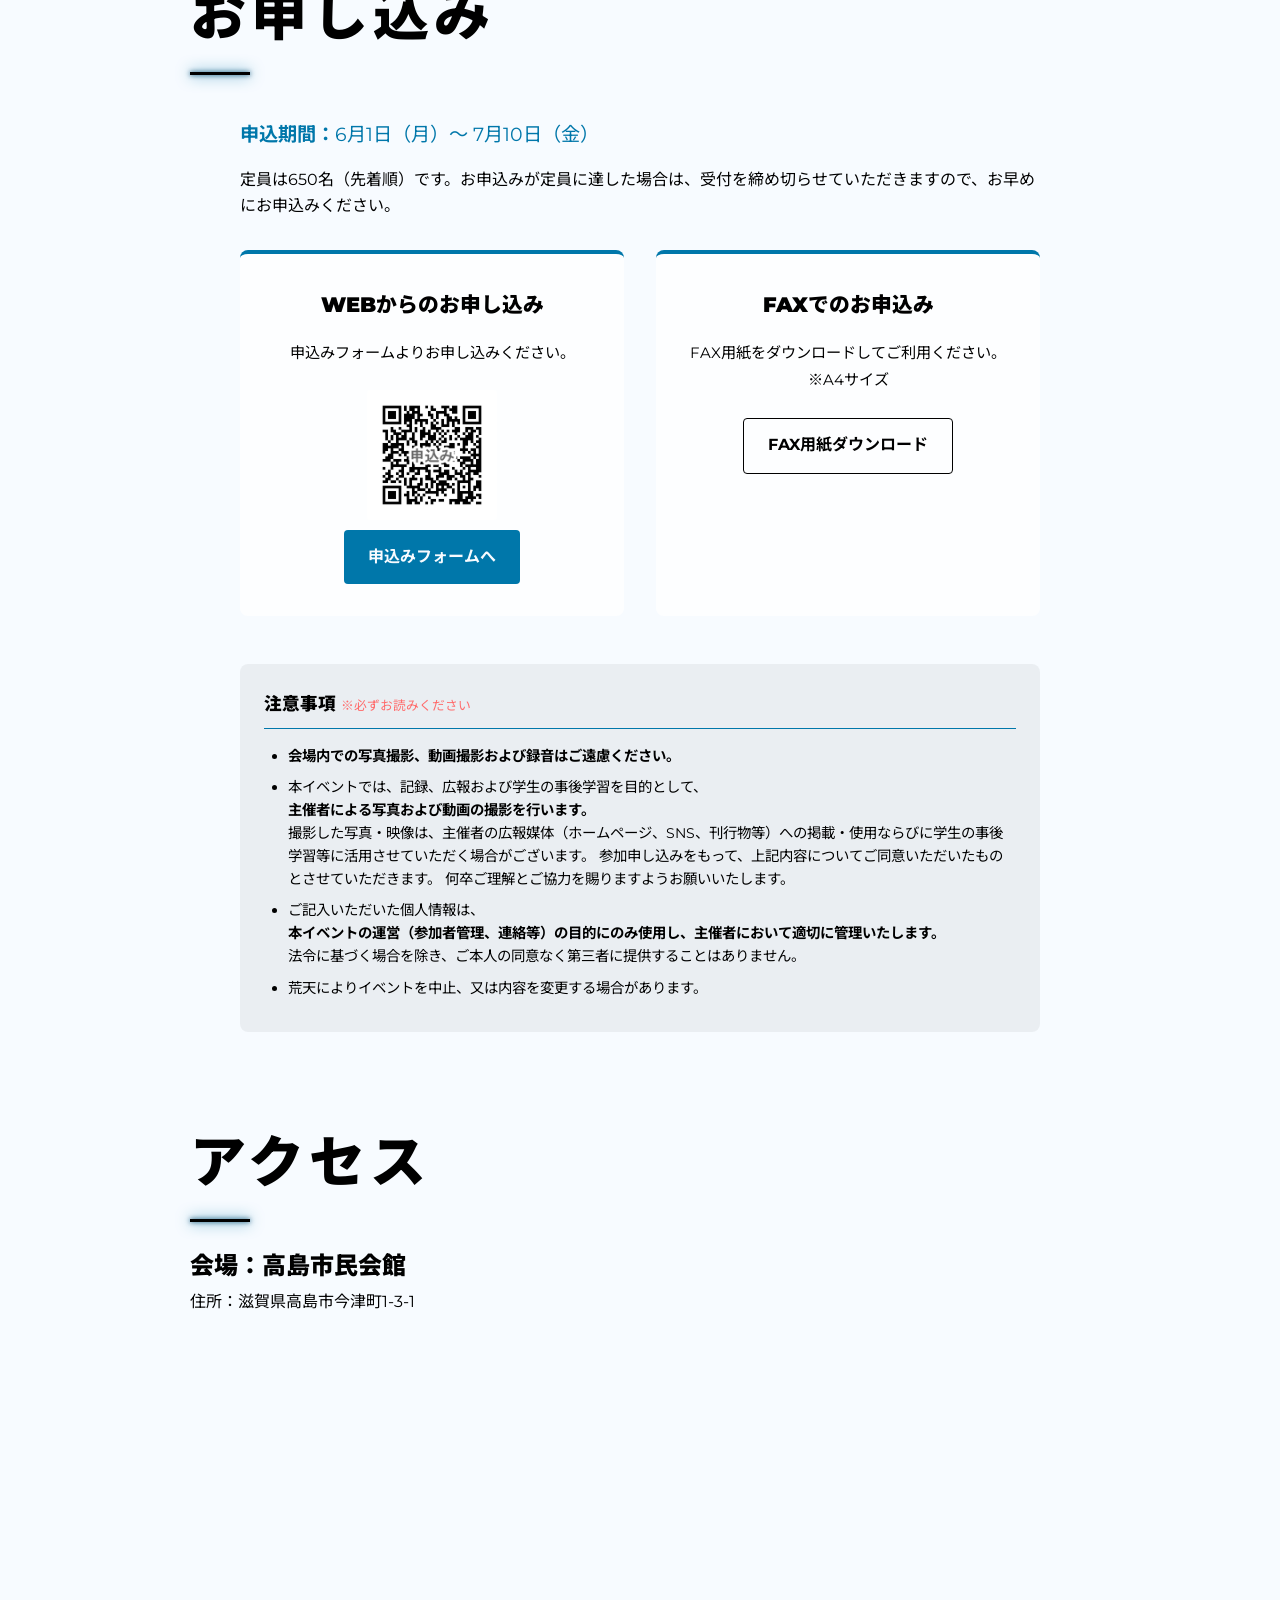
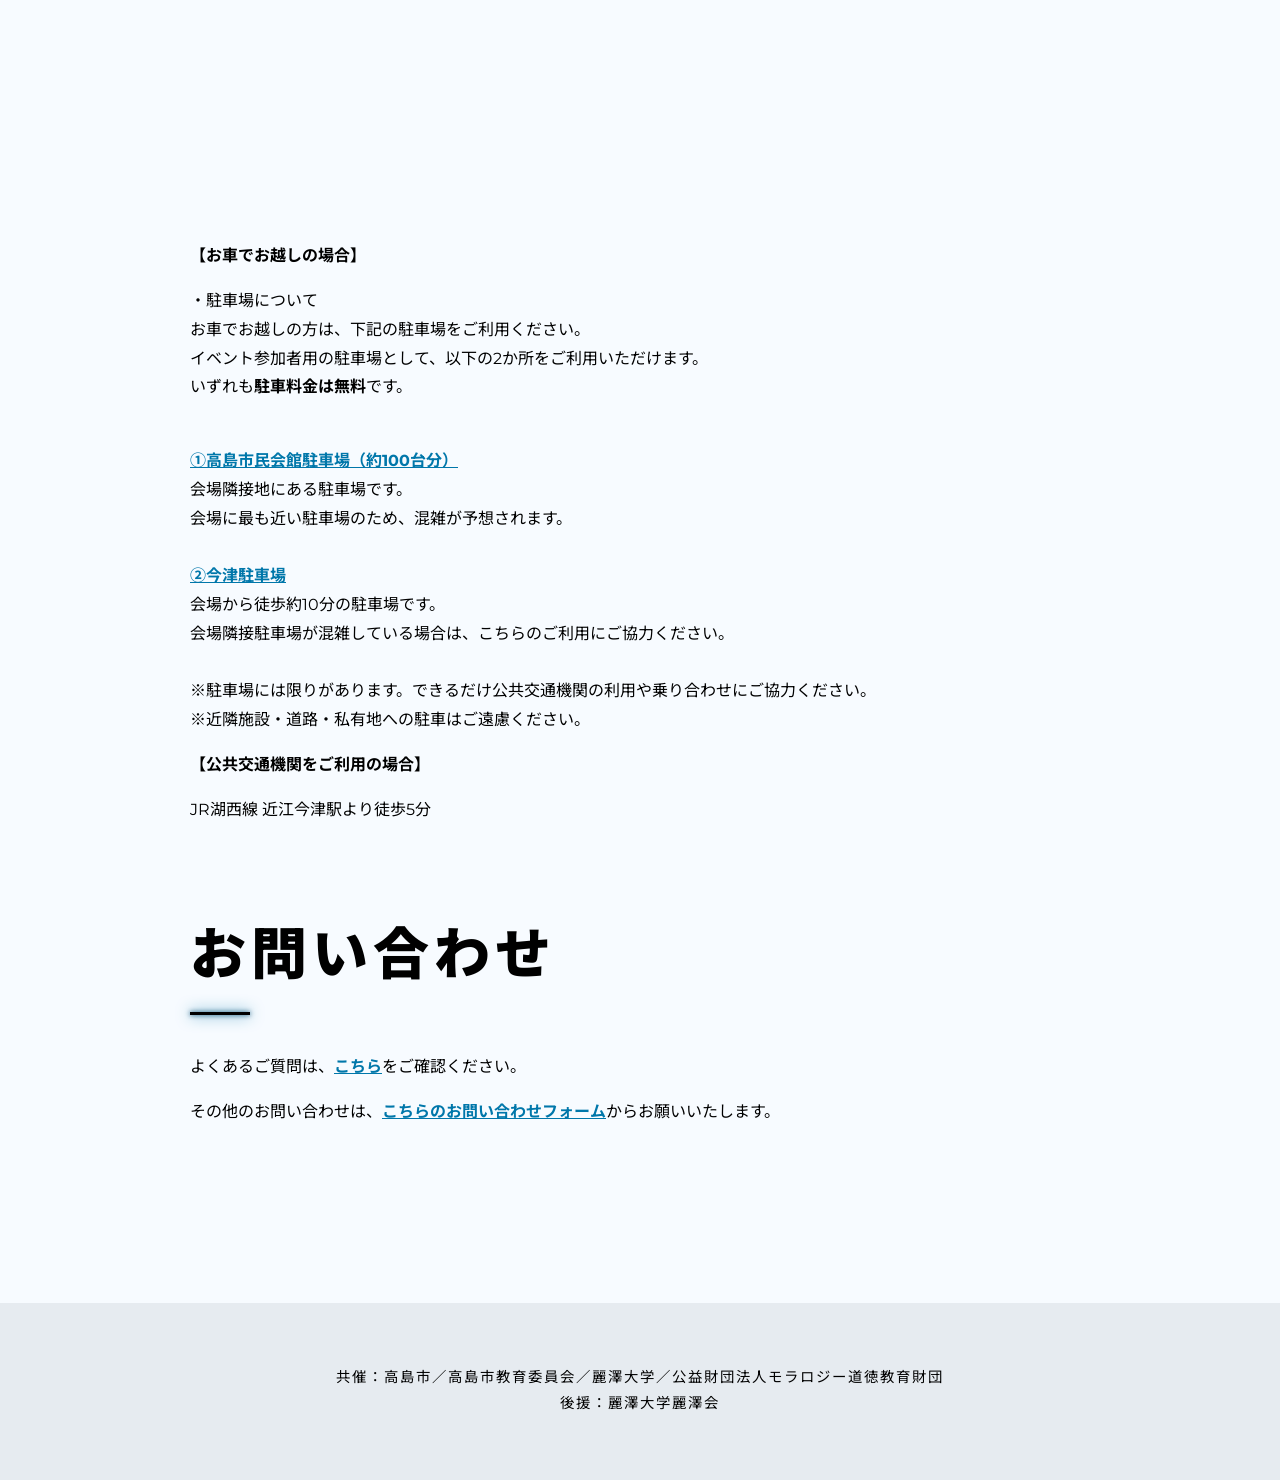
==== commit 3035e748: "Refactor code structure for improved readability and maintainability" ====
--- a/index.html
+++ b/index.html
@@ -86,10 +86,6 @@
                             <h3 class="speaker-name">これからの社会について<br>一緒に考えてみませんか？</h3>
                             </p>
                         </div>
-
-
-                        
-
                     </div>
                 </div>
             </div>
@@ -102,11 +98,11 @@
                         <div class="program-content">
                             <p><strong>●石黒浩教授によるトーク</strong><br>　テーマ「いのちの未来」</p>
                             <p><strong>●中高大生プレゼンテーション</strong><br>　テーマ「50年後の地域未来」</p>
-                            <p><strong>●パネルトーク</strong><br>　パネリスト：石黒浩教授、今城克啓 高島市長、高島市高校生、麗澤大学生<br>　モデレーター：黒須里美（麗澤大学）</p>
+                            <p><strong>●パネルトーク</strong><br>　テーマ：高島から考える50 年後の未来 ― 地域・自然・文化、そして「人」のつながり　<br>　パネリスト：石黒浩教授、今城克啓 高島市長、高島市高校生、麗澤大学生<br>　モデレーター：黒須里美（麗澤大学）</p>
                         </div>
                     </div>
                     <div class="program-item">
-                        <div class="program-time">12:00～15:30</div>
+                        <div class="program-time">12:00～13:30</div>
                         <div class="program-content">
                             <p><strong>●ロビーイベント</strong><br>　対話型ロボットの展示・体験<br>　お子様も一緒にご参加いただけます。<br>　<span class="program-note" style="font-size:0.85em; opacity:0.8;"></span></p>
                         </div>
@@ -124,8 +120,8 @@
                                 <summary>経歴を見る</summary>
                                 <div class="speaker-bio">
                                     <p>
-                                        石黒浩／いしぐろひろし（ロボット学者），滋賀県生まれ<br>
-                                        大阪大学大学院基礎工学研究科教授（大阪大学栄誉教授）
+                                        石黒浩／いしぐろひろし（ロボット学者），滋賀県生まれ
+                                        <br>大阪大学大学院基礎工学研究科教授（大阪大学栄誉教授）
                                         <br>ATR石黒浩特別研究所客員所長（ATRフェロー）
                                         <br>ムーンショット型研究開発制度プロジェクトマネージャー
                                         <br>大阪関西万博EXPO2025テーマ事業プロデューサー
@@ -155,7 +151,7 @@
                     <div class="registration-methods">
                         <div class="registration-method">
                             <h3>WEBからのお申し込み</h3>
-                            <p>申込みフォーム（作成中）よりお申し込みください。</p>
+                            <p>申込みフォームよりお申し込みください。</p>
                                 <div style="margin-top: 1rem;">
                                 <img src="images/QR.png" alt="申込みフォーム用QRコード" style="width: 120px; height: 120px; border-radius: 4px; background: white; padding: 5px;">
                             </div>
@@ -163,8 +159,8 @@
                         </div>
                         <div class="registration-method">
                             <h3>FAXでのお申込み</h3>
-                            <p>FAX用紙（作成中）をダウンロードしてご利用ください。<br>※A4サイズ</p>
-                            <a href="#" target="_blank" rel="noopener noreferrer" class="btn-secondary">FAX用紙ダウンロード</a>
+                            <p>FAX用紙をダウンロードしてご利用ください。<br>※A4サイズ</p>
+                            <a href="file/高島市申込みFAX_0515.pdf" target="_blank" rel="noopener noreferrer" class="btn-secondary">FAX用紙ダウンロード</a>
                         </div>
                     </div>
 
@@ -190,7 +186,23 @@
                 住所：滋賀県高島市今津町1-3-1
                 <br><iframe src="https://www.google.com/maps/embed?pb=!1m18!1m12!1m3!1d1822.5608361831605!2d136.03434016064833!3d35.39846869189235!2m3!1f0!2f0!3f0!3m2!1i1024!2i768!4f13.1!3m3!1m2!1s0x6001923cca4171c1%3A0x37cd5c8452056a87!2z6auY5bO25biC5rCR5Lya6aSo!5e1!3m2!1sja!2sjp!4v1775724532154!5m2!1sja!2sjp" style="border:0;" allowfullscreen="" loading="lazy" referrerpolicy="no-referrer-when-downgrade"></iframe>
                 <p><strong>【お車でお越しの場合】</strong></p>
-                <p>駐車場普通車 100 台</p>
+                <p>・駐車場について
+                <br>お車でお越しの方は、下記の駐車場をご利用ください。
+                <br>イベント参加者用の駐車場として、以下の2か所をご利用いただけます。
+                <br>いずれも<strong>駐車料金は無料</strong>です。
+                </p>
+                <p>
+                <br><strong><a href="maps.app.goo.gl/PQvhFvkHRMsBRJ3KA">①高島市民会館駐車場（約100台分）</a></strong>
+                <br>会場隣接地にある駐車場です。
+                <br>会場に最も近い駐車場のため、混雑が予想されます。
+                <br>
+                <br><strong><a href="maps.app.goo.gl/okXeY8EeM6yvv7E8A">②今津駐車場</a></strong>
+                <br>会場から徒歩約10分の駐車場です。
+                <br>会場隣接駐車場が混雑している場合は、こちらのご利用にご協力ください。
+                <br>
+                <br>※駐車場には限りがあります。できるだけ公共交通機関の利用や乗り合わせにご協力ください。
+                <br>※近隣施設・道路・私有地への駐車はご遠慮ください。
+                </p>
                 <p><strong>【公共交通機関をご利用の場合】</strong></p>
                 <p>JR湖西線 近江今津駅より徒歩5分</p>
             </div>
@@ -198,7 +210,8 @@
 
             <div class="animate-on-scroll fade-up delay-2" id="cont">
                 <h2>お問い合わせ</h2>
-                <p>準備中...</p>
+                <p>よくあるご質問は、<strong><a href="https://tayori.com/faq/80dd614a06215250dd0284c9f050dc1548723f98/">こちら</a></strong>をご確認ください。 </p>
+                <p>その他のお問い合わせは、<strong><a href="https://tayori.com/form/80dd614a06215250dd0284c9f050dc1548723f98/">こちらのお問い合わせフォーム</a></strong>からお願いいたします。</p>
             </div>
         </section>
     </main>
--- a/css/style.css
+++ b/css/style.css
@@ -5,35 +5,41 @@
     display: none;
     position: fixed;
     top: 1.2rem;
-    left: 1.5rem;
+    left: 1.2rem;
     z-index: 200;
-    width: 40px;
-    height: 40px;
+    width: 48px;
+    height: 48px;
     flex-direction: column;
     justify-content: center;
     align-items: center;
+    color: var(--accent);
     cursor: pointer;
     background: rgba(0,0,0,0.05);
     border-radius: 8px;
-    transition: background 0.2s;
+    transition: background 0.2s, opacity 0.3s, visibility 0.3s;
+    opacity: 0;
+    visibility: hidden;
+    pointer-events: none;
+}
+.hamburger.is-scrolled {
+    opacity: 1;
+    visibility: visible;
+    pointer-events: auto;
 }
 .hamburger span {
+    display: none;
+}
+.hamburger .hamburger-icon {
     display: block;
-    width: 28px;
-    height: 4px;
-    margin: 4px 0;
-    background: var(--accent);
-    border-radius: 2px;
-    transition: all 0.3s;
-}
-.hamburger.active span:nth-child(1) {
-    transform: translateY(8px) rotate(45deg);
-}
-.hamburger.active span:nth-child(2) {
-    opacity: 0;
-}
-.hamburger.active span:nth-child(3) {
-    transform: translateY(-8px) rotate(-45deg);
+}
+.hamburger .close-icon {
+    display: none;
+}
+.hamburger.active .hamburger-icon {
+    display: none;
+}
+.hamburger.active .close-icon {
+    display: block;
 }
 
 @media (max-width: 768px) {
@@ -151,7 +157,7 @@
 .hero {
     position: relative;
     height: 100vh;
-    background-image: url(./images/Poster_CL.jpg); /* ポスター画像 */
+    background-image: url(../images/Poster_CL.jpg); /* ポスター画像1 */
     background-size: var(--poster-width) var(--poster-height); /* 上の設定(root)でサイズ変更可能 */
     background-position: center;
     background-repeat: no-repeat; /* 画像の繰り返しを無効化 */
